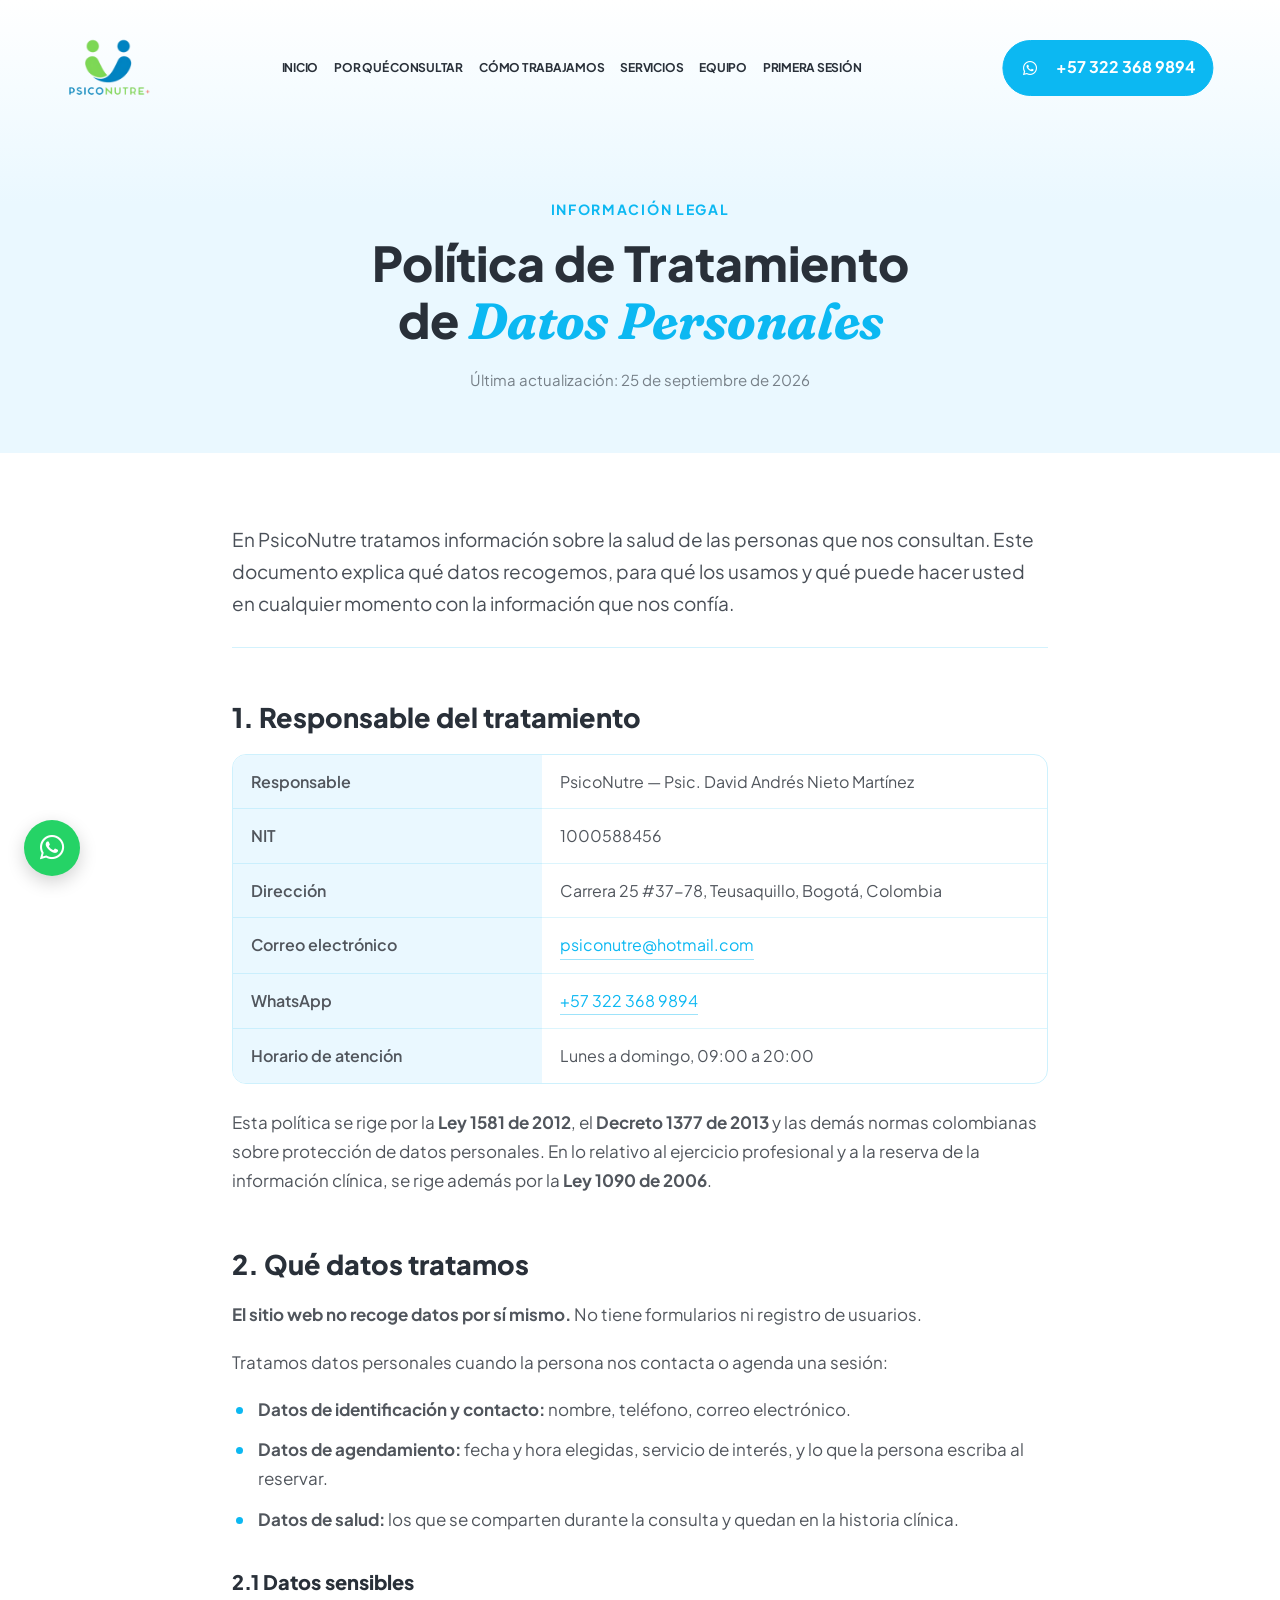
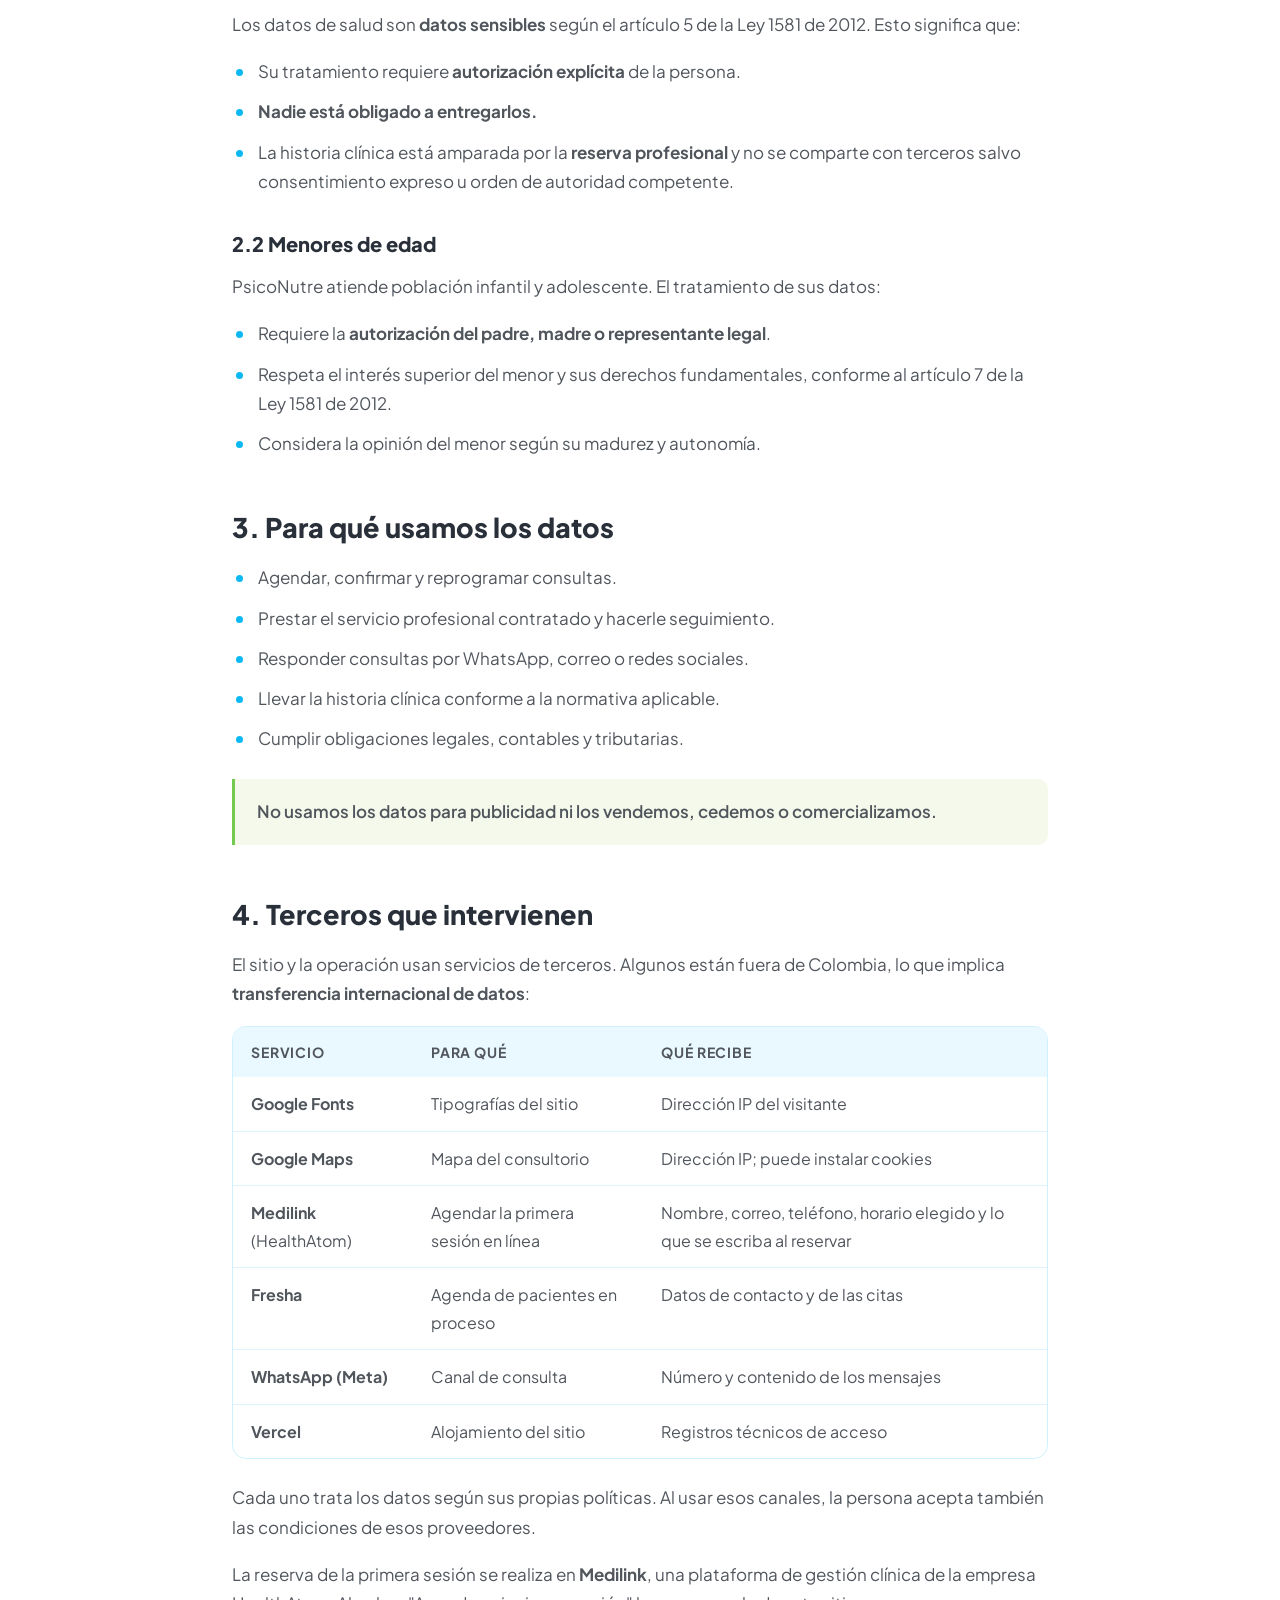
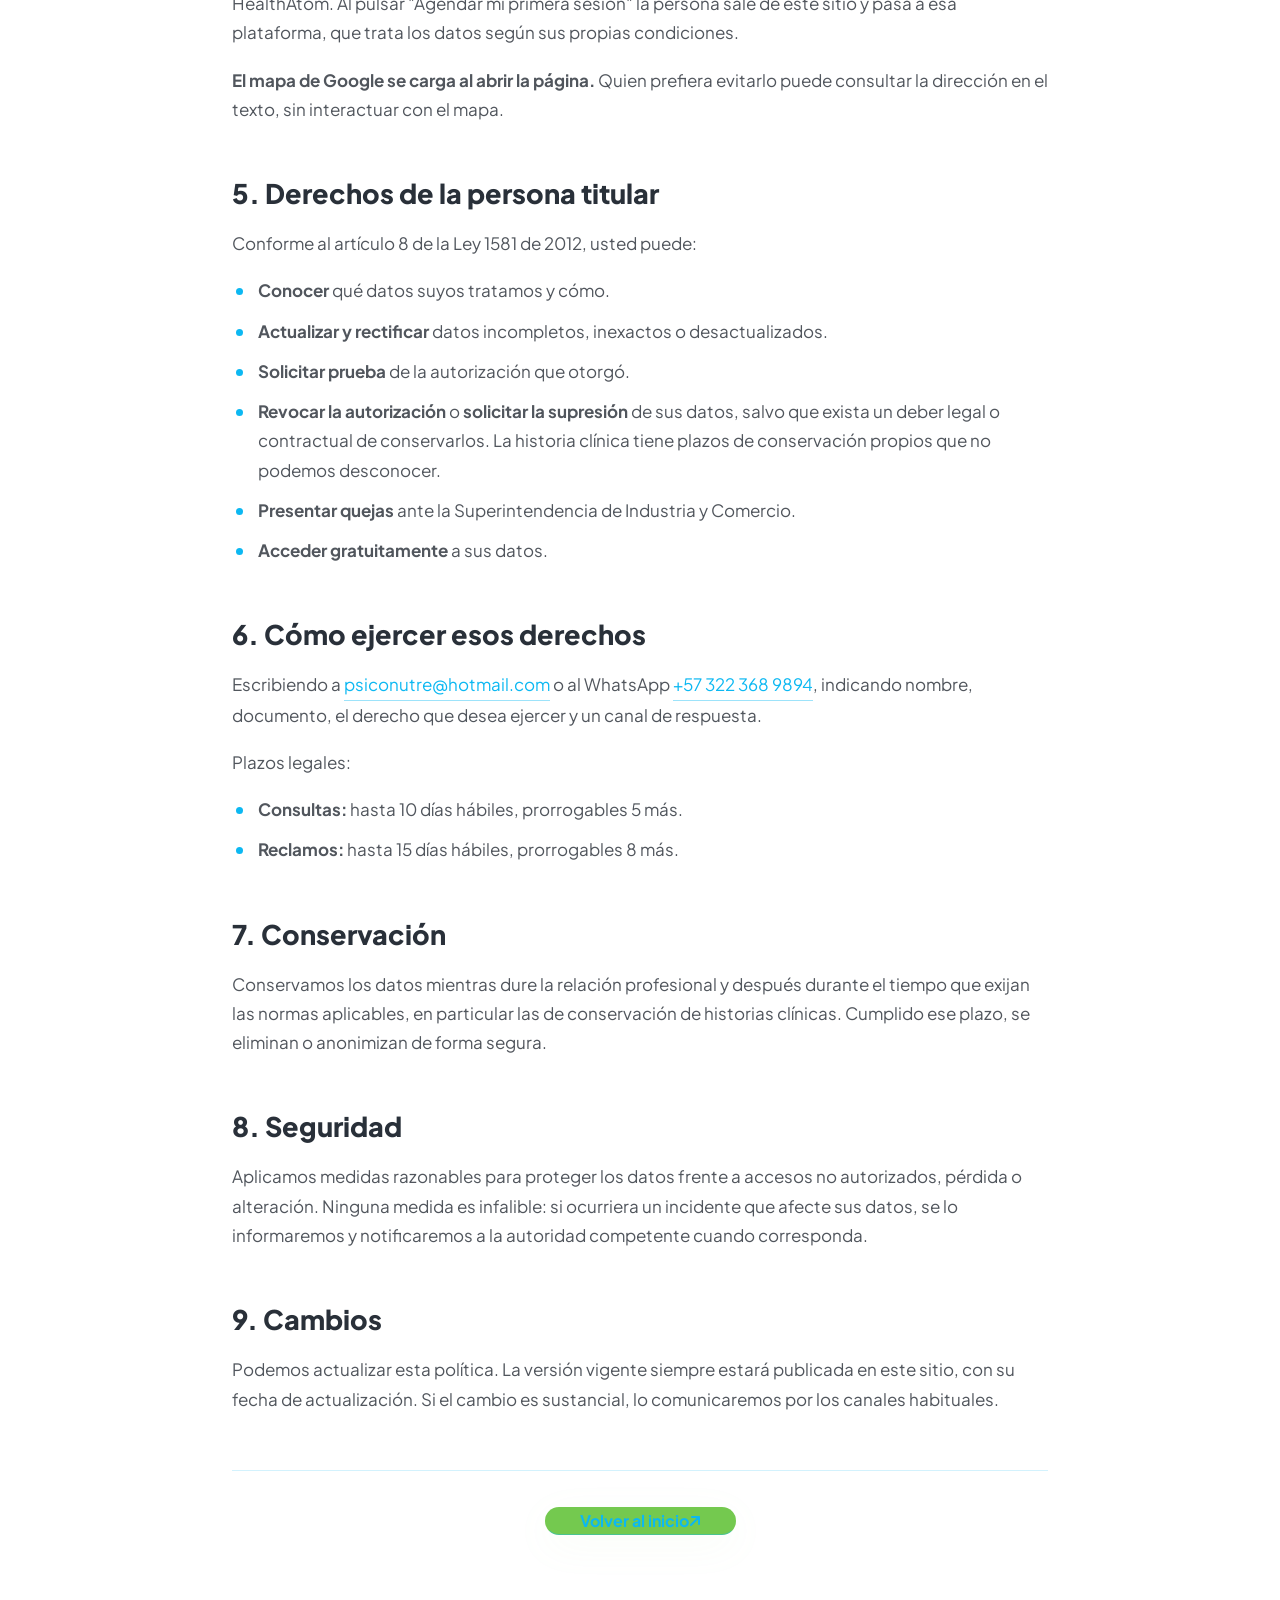
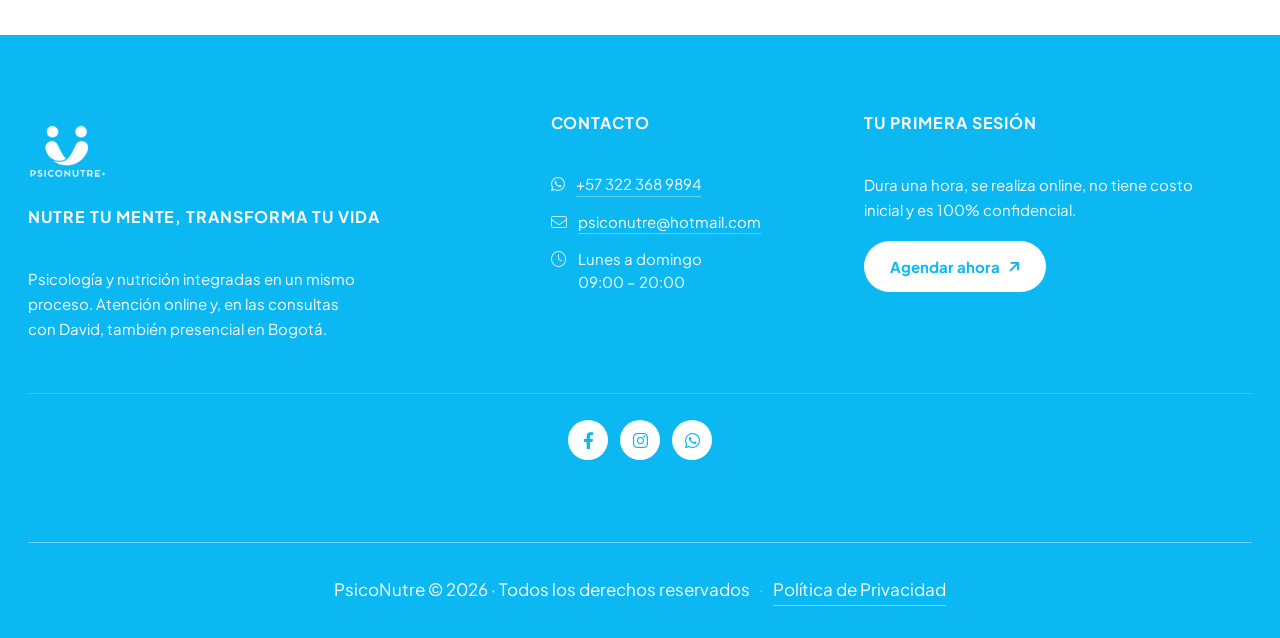
==== politica-privacidad.html @ b6c70853 "Sitio web de PsicoNutre Primera version en el repositorio del cliente. El sitio es estatico: HTML, C" ====
<!doctype html>
<html lang="es-CO">

  <head>

    <meta charset="utf-8">
    <meta name="viewport" content="width=device-width, initial-scale=1, shrink-to-fit=no">
    <meta http-equiv="x-ua-compatible" content="ie=edge">

    <title>Política de Privacidad — PsicoNutre</title>
    <meta name="description" content="Política de Tratamiento de Datos Personales de PsicoNutre, conforme a la Ley 1581 de 2012 y el Decreto 1377 de 2013.">
    <!-- AL MIGRAR AL DOMINIO REAL: descomentar. Ver docs/lanzamiento.md -->
    <!-- <link rel="canonical" href="https://DOMINIO/politica-privacidad.html"> -->

    <meta property="og:site_name" content="PsicoNutre">
    <meta property="og:title" content="Política de Privacidad — PsicoNutre">
    <meta property="og:description" content="Política de Tratamiento de Datos Personales de PsicoNutre, conforme a la Ley 1581 de 2012 y el Decreto 1377 de 2013.">
    <meta property="og:type" content="website">
    <meta property="og:locale" content="es_CO">

    <link rel="icon" type="image/png" sizes="32x32" href="assets/images/site_logo/favicon-32.png">
    <link rel="icon" type="image/png" sizes="16x16" href="assets/images/site_logo/favicon-16.png">
    <link rel="apple-touch-icon" sizes="180x180" href="assets/images/site_logo/apple-touch-icon.png">

    <!-- Fraimwork - CSS Include -->
    <link rel="stylesheet" type="text/css" href="assets/css/bootstrap.min.css">

    <!-- Icon Font - CSS Include -->
    <link rel="stylesheet" type="text/css" href="assets/css/fontawesome.min.css">

    <!-- Animation - CSS Include -->
    <link rel="stylesheet" type="text/css" href="assets/css/animate.min.css">

    <!-- Cursor - CSS Include -->
    <link rel="stylesheet" type="text/css" href="assets/css/cursor.min.css">

    <!-- Carousel - CSS Include -->
    <link rel="stylesheet" type="text/css" href="assets/css/slick.min.css">
    <link rel="stylesheet" type="text/css" href="assets/css/slick-theme.min.css">

    <!-- Video & Image Popup - CSS Include -->
    <link rel="stylesheet" type="text/css" href="assets/css/magnific-popup.min.css">

    <!-- Counter - CSS Include -->
    <link rel="stylesheet" type="text/css" href="assets/css/odometer.min.css">

    <!-- Custom - CSS Include -->
    <link rel="stylesheet" type="text/css" href="assets/css/style.css">

    <!-- PsicoNutre - tipografias de titulares -->
    <link rel="preconnect" href="https://fonts.googleapis.com">
    <link rel="preconnect" href="https://fonts.gstatic.com" crossorigin>
    <link rel="stylesheet" href="https://fonts.googleapis.com/css2?family=Fraunces:ital,opsz,wght,SOFT,WONK@1,9..144,400..700,0..100,0..1&family=Plus+Jakarta+Sans:ital,wght@0,400..800;1,400..600&display=swap">

    <!-- PsicoNutre - capa propia (va SIEMPRE despues de style.css) -->
    <link rel="stylesheet" type="text/css" href="assets/css/psiconutre.css">

    <!-- A proposito NO va el script de aparicion al hacer scroll que si
         tiene index.html. En un documento legal el texto no puede nacer
         oculto esperando a que un script lo muestre: si el JS falla, la
         persona tiene que poder leer sus derechos igual. -->

  </head>


  <body>

    <!-- Body Wrap - Start -->
    <div class="page_wrapper">

      <!-- Back To Top - Start -->
      <div class="backtotop">
        <a href="#" class="scroll">
          <i class="fa-solid fa-arrow-up"></i>
        </a>
      </div>
      <!-- Back To Top - End -->

      <!-- WhatsApp Flotante - Start
           Estilos en linea a proposito: no se toca style.css -->
      <a class="pn_whatsapp_float" href="https://wa.me/573223689894" target="_blank" rel="noopener" aria-label="Escribinos por WhatsApp">
        <i class="fa-brands fa-whatsapp"></i>
      </a>
      <!-- WhatsApp Flotante - End -->

      <!-- Site Header - Start
           Mismo header que la portada, con una diferencia: los enlaces del
           menu apuntan a index.html#seccion y no a #seccion, porque aca no
           existe ninguna de esas secciones.
      ================================================== -->
      <header class="site_header">
        <div class="container">
          <div class="row align-items-center">
            <div class="col-lg-2 col-5">
              <div class="site_logo">
                <a class="site_link" href="index.html">
                  <img width="400" height="400" src="assets/images/site_logo/logo_psiconutre.png" alt="PsicoNutre">
                </a>
              </div>
            </div>
            <div class="col-lg-7 col-2">
              <nav class="main_menu navbar navbar-expand-lg">
                <div class="main_menu_inner collapse navbar-collapse justify-content-center" id="main_menu_dropdown">
                  <ul class="main_menu_list unordered_list">
                    <li><a class="nav-link" href="index.html#hero">Inicio</a></li>
                    <li><a class="nav-link" href="index.html#dolores">Por qué consultar</a></li>
                    <li><a class="nav-link" href="index.html#proceso">Cómo trabajamos</a></li>
                    <li><a class="nav-link" href="index.html#servicios">Servicios</a></li>
                    <li><a class="nav-link" href="index.html#equipo">Equipo</a></li>
                    <li><a class="nav-link" href="index.html#agenda">Primera sesión</a></li>
                  </ul>
                </div>
              </nav>
            </div>
            <div class="col-lg-3 col-5">
              <ul class="header_btns_group unordered_list justify-content-end">
                <li>
                  <button class="mobile_menu_btn" type="button" data-bs-toggle="collapse" data-bs-target="#main_menu_dropdown" aria-expanded="false" aria-label="Abrir menu">
                    <i class="far fa-bars"></i>
                  </button>
                </li>
                <li>
                  <a class="btn_hotline" href="https://wa.me/573223689894" target="_blank" rel="noopener">
                    <span class="btn_icon">
                      <i class="fa-brands fa-whatsapp"></i>
                    </span>
                    <span class="btn_text" data-text="+57 322 368 9894">+57 322 368 9894</span>
                  </a>
                </li>
              </ul>
            </div>
          </div>
        </div>
      </header>
      <!-- Site Header - End
      ================================================== -->


      <!-- Encabezado de la pagina - Start
      ================================================== -->
      <section class="pn_legal_hero">
        <div class="container">
          <span class="pn_rotulo">Información legal</span>
          <h1 class="pn_legal_titulo">Política de Tratamiento de <mark>Datos Personales</mark></h1>
          <p class="pn_legal_fecha">Última actualización: 25 de septiembre de 2026</p>
        </div>
      </section>
      <!-- Encabezado de la pagina - End
      ================================================== -->


      <!-- Contenido legal - Start
      ================================================== -->
      <section class="pn_legal_body">
        <div class="container">
          <article class="pn_legal_doc">

            <p class="pn_legal_intro">
              En PsicoNutre tratamos información sobre la salud de las personas que nos
              consultan. Este documento explica qué datos recogemos, para qué los usamos
              y qué puede hacer usted en cualquier momento con la información que nos confía.
            </p>

            <h2>1. Responsable del tratamiento</h2>

            <div class="pn_legal_tabla_wrap">
              <table class="pn_legal_tabla">
                <tbody>
                  <tr>
                    <th scope="row">Responsable</th>
                    <td>PsicoNutre — Psic. David Andrés Nieto Martínez</td>
                  </tr>
                  <tr>
                    <th scope="row">NIT</th>
                    <td>1000588456</td>
                  </tr>
                  <tr>
                    <th scope="row">Dirección</th>
                    <td>Carrera 25 #37-78, Teusaquillo, Bogotá, Colombia</td>
                  </tr>
                  <tr>
                    <th scope="row">Correo electrónico</th>
                    <td><a href="mailto:psiconutre@hotmail.com">psiconutre@hotmail.com</a></td>
                  </tr>
                  <tr>
                    <th scope="row">WhatsApp</th>
                    <td><a href="https://wa.me/573223689894" target="_blank" rel="noopener">+57 322 368 9894</a></td>
                  </tr>
                  <tr>
                    <th scope="row">Horario de atención</th>
                    <td>Lunes a domingo, 09:00 a 20:00</td>
                  </tr>
                </tbody>
              </table>
            </div>

            <p>
              Esta política se rige por la <strong>Ley 1581 de 2012</strong>, el
              <strong>Decreto 1377 de 2013</strong> y las demás normas colombianas sobre
              protección de datos personales. En lo relativo al ejercicio profesional y a la
              reserva de la información clínica, se rige además por la
              <strong>Ley 1090 de 2006</strong>.
            </p>

            <h2>2. Qué datos tratamos</h2>

            <p>
              <strong>El sitio web no recoge datos por sí mismo.</strong> No tiene formularios
              ni registro de usuarios.
            </p>

            <p>Tratamos datos personales cuando la persona nos contacta o agenda una sesión:</p>

            <ul>
              <li><strong>Datos de identificación y contacto:</strong> nombre, teléfono, correo electrónico.</li>
              <li><strong>Datos de agendamiento:</strong> fecha y hora elegidas, servicio de interés, y lo que la persona escriba al reservar.</li>
              <li><strong>Datos de salud:</strong> los que se comparten durante la consulta y quedan en la historia clínica.</li>
            </ul>

            <h3>2.1 Datos sensibles</h3>

            <p>
              Los datos de salud son <strong>datos sensibles</strong> según el artículo 5 de la
              Ley 1581 de 2012. Esto significa que:
            </p>

            <ul>
              <li>Su tratamiento requiere <strong>autorización explícita</strong> de la persona.</li>
              <li><strong>Nadie está obligado a entregarlos.</strong></li>
              <li>La historia clínica está amparada por la <strong>reserva profesional</strong> y no se comparte con terceros salvo consentimiento expreso u orden de autoridad competente.</li>
            </ul>

            <h3>2.2 Menores de edad</h3>

            <p>PsicoNutre atiende población infantil y adolescente. El tratamiento de sus datos:</p>

            <ul>
              <li>Requiere la <strong>autorización del padre, madre o representante legal</strong>.</li>
              <li>Respeta el interés superior del menor y sus derechos fundamentales, conforme al artículo 7 de la Ley 1581 de 2012.</li>
              <li>Considera la opinión del menor según su madurez y autonomía.</li>
            </ul>

            <h2>3. Para qué usamos los datos</h2>

            <ul>
              <li>Agendar, confirmar y reprogramar consultas.</li>
              <li>Prestar el servicio profesional contratado y hacerle seguimiento.</li>
              <li>Responder consultas por WhatsApp, correo o redes sociales.</li>
              <li>Llevar la historia clínica conforme a la normativa aplicable.</li>
              <li>Cumplir obligaciones legales, contables y tributarias.</li>
            </ul>

            <p class="pn_legal_destacado">
              No usamos los datos para publicidad ni los vendemos, cedemos o comercializamos.
            </p>

            <h2>4. Terceros que intervienen</h2>

            <p>
              El sitio y la operación usan servicios de terceros. Algunos están fuera de
              Colombia, lo que implica <strong>transferencia internacional de datos</strong>:
            </p>

            <div class="pn_legal_tabla_wrap">
              <table class="pn_legal_tabla pn_legal_tabla_3col">
                <thead>
                  <tr>
                    <th scope="col">Servicio</th>
                    <th scope="col">Para qué</th>
                    <th scope="col">Qué recibe</th>
                  </tr>
                </thead>
                <tbody>
                  <tr>
                    <td><strong>Google Fonts</strong></td>
                    <td>Tipografías del sitio</td>
                    <td>Dirección IP del visitante</td>
                  </tr>
                  <tr>
                    <td><strong>Google Maps</strong></td>
                    <td>Mapa del consultorio</td>
                    <td>Dirección IP; puede instalar cookies</td>
                  </tr>
                  <tr>
                    <td><strong>Medilink</strong> (HealthAtom)</td>
                    <td>Agendar la primera sesión en línea</td>
                    <td>Nombre, correo, teléfono, horario elegido y lo que se escriba al reservar</td>
                  </tr>
                  <tr>
                    <td><strong>Fresha</strong></td>
                    <td>Agenda de pacientes en proceso</td>
                    <td>Datos de contacto y de las citas</td>
                  </tr>
                  <tr>
                    <td><strong>WhatsApp (Meta)</strong></td>
                    <td>Canal de consulta</td>
                    <td>Número y contenido de los mensajes</td>
                  </tr>
                  <tr>
                    <td><strong>Vercel</strong></td>
                    <td>Alojamiento del sitio</td>
                    <td>Registros técnicos de acceso</td>
                  </tr>
                </tbody>
              </table>
            </div>

            <p>
              Cada uno trata los datos según sus propias políticas. Al usar esos canales, la
              persona acepta también las condiciones de esos proveedores.
            </p>

            <p>
              La reserva de la primera sesión se realiza en <strong>Medilink</strong>, una
              plataforma de gestión clínica de la empresa HealthAtom. Al pulsar "Agendar mi
              primera sesión" la persona sale de este sitio y pasa a esa plataforma, que
              trata los datos según sus propias condiciones.
            </p>

            <p>
              <strong>El mapa de Google se carga al abrir la página.</strong> Quien prefiera
              evitarlo puede consultar la dirección en el texto, sin interactuar con el mapa.
            </p>

            <h2>5. Derechos de la persona titular</h2>

            <p>Conforme al artículo 8 de la Ley 1581 de 2012, usted puede:</p>

            <ul>
              <li><strong>Conocer</strong> qué datos suyos tratamos y cómo.</li>
              <li><strong>Actualizar y rectificar</strong> datos incompletos, inexactos o desactualizados.</li>
              <li><strong>Solicitar prueba</strong> de la autorización que otorgó.</li>
              <li><strong>Revocar la autorización</strong> o <strong>solicitar la supresión</strong> de sus datos, salvo que exista un deber legal o contractual de conservarlos. La historia clínica tiene plazos de conservación propios que no podemos desconocer.</li>
              <li><strong>Presentar quejas</strong> ante la Superintendencia de Industria y Comercio.</li>
              <li><strong>Acceder gratuitamente</strong> a sus datos.</li>
            </ul>

            <h2>6. Cómo ejercer esos derechos</h2>

            <p>
              Escribiendo a <a href="mailto:psiconutre@hotmail.com">psiconutre@hotmail.com</a>
              o al WhatsApp
              <a href="https://wa.me/573223689894" target="_blank" rel="noopener">+57 322 368 9894</a>,
              indicando nombre, documento, el derecho que desea ejercer y un canal de respuesta.
            </p>

            <p>Plazos legales:</p>

            <ul>
              <li><strong>Consultas:</strong> hasta 10 días hábiles, prorrogables 5 más.</li>
              <li><strong>Reclamos:</strong> hasta 15 días hábiles, prorrogables 8 más.</li>
            </ul>

            <h2>7. Conservación</h2>

            <p>
              Conservamos los datos mientras dure la relación profesional y después durante el
              tiempo que exijan las normas aplicables, en particular las de conservación de
              historias clínicas. Cumplido ese plazo, se eliminan o anonimizan de forma segura.
            </p>

            <h2>8. Seguridad</h2>

            <p>
              Aplicamos medidas razonables para proteger los datos frente a accesos no
              autorizados, pérdida o alteración. Ninguna medida es infalible: si ocurriera un
              incidente que afecte sus datos, se lo informaremos y notificaremos a la autoridad
              competente cuando corresponda.
            </p>

            <h2>9. Cambios</h2>

            <p>
              Podemos actualizar esta política. La versión vigente siempre estará publicada en
              este sitio, con su fecha de actualización. Si el cambio es sustancial, lo
              comunicaremos por los canales habituales.
            </p>

            <div class="pn_legal_volver">
              <a class="btn btn-secondary" href="index.html">
                Volver al inicio
                <i class="fa-solid fa-arrow-up-right"></i>
              </a>
            </div>

          </article>
        </div>
      </section>
      <!-- Contenido legal - End
      ================================================== -->


      <!-- Site Footer - Start
      ================================================== -->
      <footer class="site_footer bg_primary">
        <div class="container">
          <div class="site_footer_content">
            <div class="row pn_foot_row">

              <div class="col-lg-5 col-md-6">
                <div class="site_logo mb-3">
                  <a class="site_link" href="index.html">
                    <img width="400" height="400" decoding="async" loading="lazy" src="assets/images/site_logo/logo_psiconutre_blanco.png" alt="PsicoNutre">
                  </a>
                </div>
                <h4 class="pn_foot_titulo pn_foot_slogan">Nutre tu mente, transforma tu vida</h4>
                <p class="pn_foot_desc">
                  Psicología y nutrición integradas en un mismo proceso.
                  Atención online y, en las consultas con David, también presencial en Bogotá.
                </p>
              </div>

              <div class="col-lg-3 col-md-6">
                <h4 class="pn_foot_titulo">Contacto</h4>
                <ul class="pn_foot_lista unordered_list_block">
                  <li>
                    <i class="fa-brands fa-whatsapp"></i>
                    <a href="https://wa.me/573223689894" target="_blank" rel="noopener">+57 322 368 9894</a>
                  </li>
                  <li>
                    <i class="fa-light fa-envelope"></i>
                    <a href="mailto:psiconutre@hotmail.com">psiconutre@hotmail.com</a>
                  </li>
                  <li>
                    <i class="fa-light fa-clock"></i>
                    <span>Lunes a domingo<br>09:00 – 20:00</span>
                  </li>
                </ul>
              </div>

              <div class="col-lg-4 col-md-12">
                <h4 class="pn_foot_titulo">Tu primera sesión</h4>
                <p class="pn_foot_desc">
                  Dura una hora, se realiza online, no tiene costo inicial y es 100% confidencial.
                </p>
                <a class="pn_foot_btn" href="index.html#agenda">
                  Agendar ahora
                  <i class="fa-solid fa-arrow-up-right"></i>
                </a>
              </div>

            </div>

            <div class="pn_foot_social">
              <ul class="social_links unordered_list justify-content-center">
                <li><a href="https://www.facebook.com/share/1DFCax5L9F/?mibextid=wwXIfr" target="_blank" rel="noopener" aria-label="Facebook"><i class="fa-brands fa-facebook-f"></i></a></li>
                <li><a href="https://www.instagram.com/psico__nutre/" target="_blank" rel="noopener" aria-label="Instagram"><i class="fa-brands fa-instagram"></i></a></li>
                <li><a href="https://wa.me/573223689894" target="_blank" rel="noopener" aria-label="WhatsApp"><i class="fa-brands fa-whatsapp"></i></a></li>
              </ul>
            </div>
          </div>

          <div class="copyright_widget text-center">
            <p class="copyright_text m-0">
              PsicoNutre © 2026 · Todos los derechos reservados
              <span class="pn_foot_sep">·</span>
              <a href="politica-privacidad.html" aria-current="page">Política de Privacidad</a>
            </p>
          </div>
        </div>
      </footer>
      <!-- Site Footer - End
      ================================================== -->

    </div>
    <!-- Body Wrap - End -->

    <!-- Fraimwork - Jquery Include -->
    <script src="assets/js/jquery.min.js"></script>
    <script src="assets/js/popper.min.js"></script>
    <script src="assets/js/bootstrap.min.js"></script>
    <script src="assets/js/bootstrap-dropdown-ml-hack.min.js"></script>

    <!-- animation - jquery include -->
    <script src="assets/js/cursor.min.js"></script>

    <!-- Carousel - Jquery Include -->
    <script src="assets/js/slick.min.js"></script>

    <!-- Video & Image Popup - Jquery Include -->
    <script src="assets/js/magnific-popup.min.js"></script>

    <!-- Counter - Jquery Include -->
    <script src="assets/js/appear.min.js"></script>
    <script src="assets/js/odometer.min.js"></script>

    <!-- Custom - Jquery Include -->
    <script src="assets/js/main.js"></script>

    <!-- PsicoNutre. Aca sus cuatro bloques salen enseguida: no hay .pn-anim,
         ni enlaces de menu que empiecen con #, ni .pn_clamp, ni #proceso.
         Se incluye igual para no tener dos listas de scripts distintas. -->
    <script src="assets/js/psiconutre.js"></script>

  </body>
</html>
---- assets/css/cursor.min.css ----
.cb-cursor {position: fixed;top: 0;left: 0;z-index: 999;contain: layout style size;pointer-events: none;will-change: transform;-webkit-transition: opacity 0.3s, color 0.4s;-o-transition: opacity 0.3s, color 0.4s;-moz-transition: opacity 0.3s, color 0.4s;transition: opacity 0.3s, color 0.4s;}.cb-cursor:before {content: "";position: absolute;top: -24px;left: -24px;display: block;width: 48px;height: 48px;-webkit-transform: scale(0);-moz-transform: scale(0);-ms-transform: scale(0);-o-transform: scale(0);transform: scale(0);background-color: var(--bs-primary);-webkit-border-radius: 100%;-moz-border-radius: 100%;border-radius: 100%;-webkit-transition: opacity 0.1s, -webkit-transform 0.3s ease-in-out;transition: opacity 0.1s, -webkit-transform 0.3s ease-in-out;-o-transition: opacity 0.1s, -o-transform 0.3s ease-in-out;-moz-transition: transform 0.3s ease-in-out, opacity 0.1s, -moz-transform 0.3s ease-in-out;transition: transform 0.3s ease-in-out, opacity 0.1s;transition: transform 0.3s ease-in-out, opacity 0.1s, -webkit-transform 0.3s ease-in-out, -moz-transform 0.3s ease-in-out, -o-transform 0.3s ease-in-out;}.cb-cursor-text {position: absolute;top: -18px;left: -18px;width: 36px;height: 36px;display: -webkit-box;display: -webkit-flex;display: -moz-box;display: -ms-flexbox;display: flex;-webkit-box-align: center;-webkit-align-items: center;-moz-box-align: center;-ms-flex-align: center;align-items: center;-webkit-box-pack: center;-webkit-justify-content: center;-moz-box-pack: center;-ms-flex-pack: center;justify-content: center;-webkit-transform: scale(0) rotate(10deg);-moz-transform: scale(0) rotate(10deg);-ms-transform: scale(0) rotate(10deg);-o-transform: scale(0) rotate(10deg);transform: scale(0) rotate(10deg);opacity: 0;color: white;font-size: 16px;line-height: 20px;text-align: center;letter-spacing: -0.01em;-webkit-transition: opacity 0.4s, -webkit-transform 0.3s;transition: opacity 0.4s, -webkit-transform 0.3s;-o-transition: opacity 0.4s, -o-transform 0.3s;-moz-transition: opacity 0.4s, transform 0.3s, -moz-transform 0.3s;transition: opacity 0.4s, transform 0.3s;transition: opacity 0.4s, transform 0.3s, -webkit-transform 0.3s, -moz-transform 0.3s, -o-transform 0.3s;}@supports (mix-blend-mode: exclusion) {.cb-cursor.-exclusion, .cb-cursor.-opaque {mix-blend-mode: exclusion;}}@supports (mix-blend-mode: exclusion) {.cb-cursor.-exclusion:before, .cb-cursor.-opaque:before {background: white;}}.cb-cursor.-normal, .cb-cursor.-text {mix-blend-mode: normal;}.cb-cursor.-normal:before, .cb-cursor.-text:before {background: rgba(0, 0, 0, 0.9);}.cb-cursor.-inverse {color: white;}.cb-cursor.-visible:before {-webkit-transform: scale(0.2);-moz-transform: scale(0.2);-ms-transform: scale(0.2);-o-transform: scale(0.2);transform: scale(0.2);}.cb-cursor.-visible.-active:before {-webkit-transform: scale(0.23);-moz-transform: scale(0.23);-ms-transform: scale(0.23);-o-transform: scale(0.23);transform: scale(0.23);-webkit-transition-duration: 0.2s;-moz-transition-duration: 0.2s;-o-transition-duration: 0.2s;transition-duration: 0.2s;}.cb-cursor.-pointer:before {-webkit-transform: scale(0.15);-moz-transform: scale(0.15);-ms-transform: scale(0.15);-o-transform: scale(0.15);transform: scale(0.15);}.cb-cursor.-text:before {opacity: 0.85;-webkit-transform: scale(1.7);-moz-transform: scale(1.7);-ms-transform: scale(1.7);-o-transform: scale(1.7);transform: scale(1.7);}.cb-cursor.-text .cb-cursor-text {opacity: 1;-webkit-transform: scale(1);-moz-transform: scale(1);-ms-transform: scale(1);-o-transform: scale(1);transform: scale(1);}.cb-cursor.-text.-active:before {-webkit-transform: scale(1.6);-moz-transform: scale(1.6);-ms-transform: scale(1.6);-o-transform: scale(1.6);transform: scale(1.6);-webkit-transition-duration: 0.2s;-moz-transition-duration: 0.2s;-o-transition-duration: 0.2s;transition-duration: 0.2s;}.cb-cursor.-opaque:before {-webkit-transform: scale(1.32);-moz-transform: scale(1.32);-ms-transform: scale(1.32);-o-transform: scale(1.32);transform: scale(1.32);}.cb-cursor.-opaque.-active:before {-webkit-transform: scale(1.2);-moz-transform: scale(1.2);-ms-transform: scale(1.2);-o-transform: scale(1.2);transform: scale(1.2);}.cb-cursor.-lg:before {-webkit-transform: scale(2);-moz-transform: scale(2);-ms-transform: scale(2);-o-transform: scale(2);transform: scale(2);}.cb-cursor.-hidden:before {-webkit-transform: scale(0);-moz-transform: scale(0);-ms-transform: scale(0);-o-transform: scale(0);transform: scale(0);}.-cursor-default {color: #3a10e5;}.cb-demo {background: #fff;}.cb-demo-content {display: -webkit-box;display: -webkit-flex;display: -moz-box;display: -ms-flexbox;display: flex;-webkit-box-align: center;-webkit-align-items: center;-moz-box-align: center;-ms-flex-align: center;align-items: center;-webkit-box-pack: center;-webkit-justify-content: center;-moz-box-pack: center;-ms-flex-pack: center;justify-content: center;height: 100vh;}.cb-demo-container {padding: 0 20px;}@media (min-width: 1600px) {.cb-demo-container {padding: 0 120px;}}.cb-demo-row {display: -webkit-box;display: -webkit-flex;display: -moz-box;display: -ms-flexbox;display: flex;-webkit-box-pack: center;-webkit-justify-content: center;-moz-box-pack: center;-ms-flex-pack: center;justify-content: center;text-align: center;margin: 30px 0;}@media (min-width: 1600px) {.cb-demo-row {margin: 60px 0;}}.cb-demo-item {position: relative;-webkit-box-flex: 1;-webkit-flex: 1;-moz-box-flex: 1;-ms-flex: 1;flex: 1;padding: 50px 30px;margin: 0 20px;color: #000;}@media (min-width: 1600px) {.cb-demo-item {padding: 90px 30px;margin: 0 30px;}}.cb-demo-item-title {position: relative;margin: 0 0 25px 0;font-size: 30px;font-weight: bold;}.cb-demo-item-text {position: relative;max-width: 70%;margin: 0 auto;color: rgba(0, 0, 0, 0.5);font-size: 16px;font-weight: 300;line-height: 150%;}.cb-demo-item:before {content: "";display: block;position: absolute;top: 0;left: 0;right: 0;bottom: 0;-webkit-border-radius: 100px;-moz-border-radius: 100px;border-radius: 100px;background: #f8f8f8;-webkit-transition: -webkit-box-shadow 0.2s;transition: -webkit-box-shadow 0.2s;-o-transition: box-shadow 0.2s;-moz-transition: box-shadow 0.2s, -moz-box-shadow 0.2s;transition: box-shadow 0.2s;transition: box-shadow 0.2s, -webkit-box-shadow 0.2s, -moz-box-shadow 0.2s;}
---- assets/css/style.css ----
@charset "UTF-8";
/* Table Of Content - start
================================================== */
/*
* Project Name   :  Talking Minds – Psychotherapist Site Template
* File           :  CSS Base
* Version        :  1.0.0
* Last change    :  19 August 2023, Saturday
* Author         :  Merkulove (https://1.envato.market/tf-merkulove)

==================================================

1 - Template Global Settings
* - 1.1 - Template Fonts
* - 1.2 - Template Reset

2 - Template Elements
* - 2.01 - Template Colors
* - 2.02 - Template CSS Animations
* - 2.03 - Backtotop Button
* - 2.04 - Template Gapping or Spacing
* - 2.05 - Order & Unorder List
* - 2.06 - Buttons
* - 2.07 - Typography
* - 2.08 - Authorbox
* - 2.09 - Carousel or Slider
* - 2.10 - Image
* - 2.11 - Form
* - 2.12 - Video
* - 2.13 - Social Icons
* - 2.14 - Counter
* - 2.15 - Rating Star
* - 2.16 - Accordion
* - 2.17 - Pagination Nav

3 - Template Parts
* - 3.01 - Site Header
* - 3.02 - Site Footer
* - 3.03 - Page Header, Page Banner, Breadcrumb
* - 3.04 - Sidebar

4 - Template Components
* - 4.01 - Page Hero Section
* - 4.02 - Service
* - 4.03 - Team
* - 4.04 - Pricing
* - 4.05 - Certificate
* - 4.06 - Work Process
* - 4.07 - Policy
* - 4.08 - Gallery
* - 4.09 - Comment
* - 4.10 - Blog
* - 4.11 - Testimonial
* - 4.12 - Consultation

5 - Template Pages
* - 5.01 - About Page
* - 5.02 - All Details Pages
* - 5.03 - Contact Page
* - 5.04 - Error Page

*/
/* Table Of Content - end
================================================== */
/* Open Sans ya no se usa: el cuerpo pasa a Lato y los titulares a Plus Jakarta Sans.
   Las tres familias se cargan por <link> en el <head> de index.html, que es mas
   rapido que un @import. Ver psiconutre.css bloque 14. */
:root {
  --bs-body-font-family: "Open Sans", sans-serif;
  --bs-font-body: "Open Sans", sans-serif;
  --bs-font-heading: "Open Sans", sans-serif;
  --bs-body-font-weight: 400;
  --bs-body-font-size: 18px;
  --bs-body-line-height: 28px;
  --bs-body-font-size-md: 20px;
  --bs-body-line-height-md: 30px;
  --bs-body-color: #51565D;
  --bs-body-color-rgb: 81,86,93;
  --bs-transition: all 0.4s cubic-bezier(0.25, 1, 0.5, 1);
  --bs-primary: #0CB8F2;
  --bs-secondary: #AED581;
  --bs-dark: #293039;
  --bs-primary-rgb: 12,184,242;
  --bs-secondary-rgb: 174,213,129;
  --bs-dark-rgb: 41,48,57;
  --bs-primary-bg-subtle: #DEF7FF;
  --bs-secondary-bg-subtle: #F2F8E9;
  --bs-link-color: var(--bs-primary);
  --bs-link-color-rgb: var(--bs-primary-rgb);
  --bs-link-hover-color: #0A7FA5;
  --bs-link-hover-color-rgb: 10,127,165;
  --bs-highlight-bg: var(--bs-primary);
  --bs-border-width: 1px;
  --bs-border-style: solid;
  --bs-border-color: #C9CED3;
  --bs-border-radius: 24px;
  --bs-border-radius-sm: 6px;
  --bs-border-radius-lg: 30px;
  --bs-border-radius-xl: 80px 0 80px 0;
  --bs-border-radius-xxl: 150px 0 150px 0;
  --bs-border-radius-pill: 100%;
  --bs-box-shadow: 0px 1px 2px 1px rgba(12, 184, 242, 0.14);
  --bs-box-shadow-lg: 0px 20px 40px 0px rgba(12, 184, 242, 0.08);
  --bs-focus-ring-width: 20px;
  --bs-focus-ring-opacity: 0.25;
  --bs-focus-ring-color: rgba(12, 184, 242, 0.25);
}

/* 1.1 - Template Fonts - Start
================================================== */
/* 1.1 - Template Fonts - End
================================================== */
/* 1.2 - Template Reset - Start
================================================== */
body {
  margin: 0;
  padding: 0;
  font-size: var(--bs-body-font-size);
  font-weight: var(--bs-body-font-weight);
  line-height: var(--bs-body-line-height);
  font-style: normal;
  color: var(--bs-body-color);
  font-family: var(--bs-font-body);
  background-color: var(--bs-body-bg);
  text-rendering: optimizelegibility;
  -moz-osx-font-smoothing: grayscale;
  -webkit-font-smoothing: antialiased;
}

.page_wrapper {
  overflow: hidden;
  position: relative;
}

iframe {
  border: none;
}

a:focus,
a:active,
input,
input:hover,
input:focus,
input:active,
textarea,
textarea:hover,
textarea:focus,
textarea:active {
  outline: none;
}

img:not([draggable]),
embed,
object,
video {
  height: auto;
  max-width: 100%;
}

img {
  border: none;
  height: auto;
  max-width: 100%;
  -webkit-user-select: none;
     -moz-user-select: none;
      -ms-user-select: none;
          user-select: none;
  vertical-align: middle;
}

a {
  outline: 0;
  display: inline-block;
  text-decoration: none;
  font-family: var(--bs-font-heading);
  -webkit-transition: var(--bs-transition);
  transition: var(--bs-transition);
}
a:active, a:focus, a:hover, a:visited {
  outline: 0;
  text-decoration: none;
}

button {
  padding: 0px;
  border: none;
  outline: none;
  background: none;
  display: inline-block;
  font-family: var(--bs-font-heading);
  -webkit-transition: var(--bs-transition);
  transition: var(--bs-transition);
}
button:focus {
  outline: none;
}

h1, h2, h3, h4, h5, h6 {
  font-weight: 800;
  color: var(--bs-dark);
  font-family: var(--bs-font-heading);
}

hr {
  opacity: 1;
  height: 1px;
  border: none;
  margin: 25px 0;
  background-color: var(--bs-border-color);
}

mark {
  padding: 0;
  color: var(--bs-primary);
  background-color: transparent;
}

.container {
  max-width: 1440px;
  padding-left: 15px;
  padding-right: 15px;
}

.row {
  margin: -15px;
}

[class*=col-] {
  padding: 15px;
}

.dropdown-menu {
  padding: 8px 0;
  margin-top: 20px;
  border-radius: 8px;
  background-color: var(--bs-white);
  border: 1px solid rgba(12, 184, 242, 0.3);
  -webkit-box-shadow: 0 5px 20px 0 rgba(12, 184, 242, 0.12);
          box-shadow: 0 5px 20px 0 rgba(12, 184, 242, 0.12);
  -webkit-animation: 0.2s ease-in-out 0s normal none 1 running fadeIn;
          animation: 0.2s ease-in-out 0s normal none 1 running fadeIn;
}
.dropdown-menu:before {
  left: 0;
  right: 0;
  top: -20px;
  content: "";
  height: 20px;
  display: block;
  position: absolute;
}
.dropdown-menu > li {
  padding: 0 5px;
}
.dropdown-menu > li:not(:last-child) {
  margin-bottom: 1px;
}
.dropdown-menu > li > a {
  display: block;
  font-size: 15px;
  font-weight: 600;
  line-height: 20px;
  padding: 9px 18px;
  position: relative;
  border-radius: 6px;
  white-space: nowrap;
  color: var(--bs-body-color);
}
.dropdown-menu > li:hover > a {
  color: var(--bs-primary);
  background-color: var(--bs-primary-bg-subtle);
}

.dropdown-toggle::after {
  margin: 0;
  border: none;
  line-height: 1;
  content: "\f107";
  font-weight: 400;
  color: var(--bs-body-color);
  font-family: "Font Awesome 6 Pro";
}

.dropdown:hover > .dropdown-menu {
  display: block;
}

/* 1.2 - Template Reset - End
================================================== */
/* 2.01 - Template Colors - Start
================================================== */
.bg_primary {
  background-color: var(--bs-primary);
}

.bg_secondary {
  background-color: var(--bs-secondary);
}

.bg_primary_light {
  background-color: var(--bs-primary-bg-subtle);
}
.bg_primary_light[class*=shape] {
  background-color: #C1E3DE;
}

.bg_secondary_light {
  background-color: var(--bs-secondary-bg-subtle);
}

/* 2.01 - Template Colors - End
================================================== */
/* 2.02 - Template CSS Animations - Start
================================================== */
.decoration_wrapper {
  z-index: 1;
  position: relative;
}
.decoration_wrapper .decoration_item {
  z-index: -1;
  position: absolute;
}

@-webkit-keyframes phoneRinging {
  from {
    -webkit-transform: rotate3d(0, 0, 1, 0deg);
            transform: rotate3d(0, 0, 1, 0deg);
  }
  20%, 32%, 44%, 56%, 68% {
    -webkit-transform: rotate3d(0, 0, 1, 0deg);
            transform: rotate3d(0, 0, 1, 0deg);
  }
  23%, 35%, 47%, 59%, 71% {
    -webkit-transform: rotate3d(0, 0, 1, 15deg);
            transform: rotate3d(0, 0, 1, 15deg);
  }
  26%, 38%, 50%, 62%, 74% {
    -webkit-transform: rotate3d(0, 0, 1, 0deg);
            transform: rotate3d(0, 0, 1, 0deg);
  }
  29%, 41%, 53%, 65%, 77% {
    -webkit-transform: rotate3d(0, 0, 1, -15deg);
            transform: rotate3d(0, 0, 1, -15deg);
  }
  80% {
    -webkit-transform: rotate3d(0, 0, 1, 0deg);
            transform: rotate3d(0, 0, 1, 0deg);
  }
}

@keyframes phoneRinging {
  from {
    -webkit-transform: rotate3d(0, 0, 1, 0deg);
            transform: rotate3d(0, 0, 1, 0deg);
  }
  20%, 32%, 44%, 56%, 68% {
    -webkit-transform: rotate3d(0, 0, 1, 0deg);
            transform: rotate3d(0, 0, 1, 0deg);
  }
  23%, 35%, 47%, 59%, 71% {
    -webkit-transform: rotate3d(0, 0, 1, 15deg);
            transform: rotate3d(0, 0, 1, 15deg);
  }
  26%, 38%, 50%, 62%, 74% {
    -webkit-transform: rotate3d(0, 0, 1, 0deg);
            transform: rotate3d(0, 0, 1, 0deg);
  }
  29%, 41%, 53%, 65%, 77% {
    -webkit-transform: rotate3d(0, 0, 1, -15deg);
            transform: rotate3d(0, 0, 1, -15deg);
  }
  80% {
    -webkit-transform: rotate3d(0, 0, 1, 0deg);
            transform: rotate3d(0, 0, 1, 0deg);
  }
}
@-webkit-keyframes spin {
  0% {
    -webkit-transform: rotate(0deg);
            transform: rotate(0deg);
  }
  100% {
    -webkit-transform: rotate(360deg);
            transform: rotate(360deg);
  }
}
@keyframes spin {
  0% {
    -webkit-transform: rotate(0deg);
            transform: rotate(0deg);
  }
  100% {
    -webkit-transform: rotate(360deg);
            transform: rotate(360deg);
  }
}
.spin_animation {
  -webkit-animation: spin 5000ms infinite linear;
          animation: spin 5000ms infinite linear;
}

/* 2.02 - Template CSS Animations - End
================================================== */
/* 2.03 - Backtotop Button - Start
================================================== */
.backtotop {
  right: 15px;
  z-index: 999;
  bottom: 96px;
  display: none;
  position: fixed;
}
.backtotop .scroll {
  z-index: 1;
  width: 44px;
  height: 44px;
  display: -webkit-box;
  display: -ms-flexbox;
  display: flex;
  font-size: 16px;
  position: relative;
  -webkit-box-align: center;
      -ms-flex-align: center;
          align-items: center;
  color: var(--bs-white);
  -webkit-box-pack: center;
      -ms-flex-pack: center;
          justify-content: center;
  background-color: var(--bs-secondary);
  border-radius: var(--bs-border-radius-pill);
}
.backtotop .scroll i {
  -webkit-animation: bttIconMover 1s infinite alternate;
          animation: bttIconMover 1s infinite alternate;
}

/* 2.03 - Backtotop Button - End
================================================== */
/* 2.04 - Template Gapping or Spacing - Start
================================================== */
.section_space_lg {
  padding-top: 150px;
  padding-bottom: 160px;
}

.section_space_md {
  padding-top: 120px;
  padding-bottom: 120px;
}

.section_space_sm {
  padding-top: 80px;
  padding-bottom: 80px;
}

/* 2.04 - Template Gapping or Spacing - End
================================================== */
/* 2.05 - Order & Unorder List - Start
================================================== */
[class*=unordered_list] {
  margin: 0;
  padding: 0;
  display: -webkit-box;
  display: -ms-flexbox;
  display: flex;
  -ms-flex-wrap: wrap;
      flex-wrap: wrap;
  -webkit-box-align: center;
      -ms-flex-align: center;
          align-items: center;
}
[class*=unordered_list] > li {
  float: left;
  list-style: none;
  display: inline-block;
}

.unordered_list_block {
  display: -webkit-box;
  display: -ms-flexbox;
  display: flex;
  -webkit-box-orient: vertical;
  -webkit-box-direction: normal;
      -ms-flex-direction: column;
          flex-direction: column;
}
.unordered_list_block > li {
  width: 100%;
  display: block;
}

.info_list > li {
  font-weight: 600;
  line-height: 21px;
  font-size: var(--bs-body-font-size);
}
.info_list.unordered_list_block > li:not(:last-child) {
  margin-bottom: 16px;
}
.info_list .info_icon {
  float: left;
  width: 21px;
  margin: 0 8px 0 0;
}
.info_list .info_icon i {
  color: var(--bs-secondary);
}
.info_list .info_text {
  display: table;
}
.info_list a {
  -webkit-box-align: center;
      -ms-flex-align: center;
          align-items: center;
  display: -webkit-inline-box;
  display: -ms-inline-flexbox;
  display: inline-flex;
  color: var(--bs-body-color);
}
.info_list a:hover {
  color: var(--bs-primary);
}

.post_category {
  margin: -3px;
}
.post_category > li {
  margin: 3px;
}
.post_category a {
  display: block;
  font-size: 14px;
  font-weight: 600;
  line-height: 18px;
  padding: 11px 20px;
  border-radius: 40px;
  color: var(--bs-white);
  background-color: var(--bs-secondary);
}
.post_category a:hover {
  background-color: var(--bs-primary);
}

.post_category_list > li:not(:last-child) {
  margin-bottom: 16px;
}
.post_category_list a {
  display: -webkit-box;
  display: -ms-flexbox;
  display: flex;
  -webkit-box-align: center;
      -ms-flex-align: center;
          align-items: center;
  color: var(--bs-body-color);
  -webkit-box-pack: justify;
      -ms-flex-pack: justify;
          justify-content: space-between;
}
.post_category_list a:hover {
  color: var(--bs-secondary);
}

.post_tags {
  margin: -5px;
}
.post_tags > li {
  margin: 5px;
}
.post_tags a {
  display: block;
  font-size: 14px;
  font-weight: 600;
  line-height: 18px;
  padding: 11px 20px;
  border-radius: 40px;
  color: var(--bs-body-color);
  border: 1px solid var(--bs-border-color);
}
.post_tags a:hover {
  color: var(--bs-white);
  border-color: var(--bs-primary);
  background-color: var(--bs-primary);
}

.post_meta > li {
  font-size: 16px;
  line-height: 26px;
  position: relative;
}
.post_meta > li:not(:last-child) {
  margin-right: 15px;
  padding-right: 14px;
}
.post_meta > li:not(:last-child):before {
  top: 50%;
  right: 0;
  width: 1px;
  content: "";
  height: 22px;
  position: absolute;
  -webkit-transform: translateY(-50%);
          transform: translateY(-50%);
  background-color: var(--bs-border-color);
}
.post_meta > li i {
  color: var(--bs-primary);
}
.post_meta > li > a {
  display: block;
  color: var(--bs-body-color);
}
.post_meta > li > a:hover {
  color: var(--bs-primary);
}

.contact_info_list {
  margin: -15px;
}
.contact_info_list > li {
  padding: 15px;
  display: -webkit-box;
  display: -ms-flexbox;
  display: flex;
  -webkit-box-align: center;
      -ms-flex-align: center;
          align-items: center;
  word-break: break-all;
}
.contact_info_list > li:hover .item_icon:before {
  top: -4px;
  left: -4px;
  right: -4px;
  bottom: -4px;
}
.contact_info_list .item_icon {
  z-index: 1;
  width: 50px;
  height: 50px;
  -webkit-box-flex: 0;
      -ms-flex: 0 0 50px;
          flex: 0 0 50px;
  font-size: 20px;
  position: relative;
  margin-right: 15px;
  border-radius: 100%;
  -webkit-box-align: center;
      -ms-flex-align: center;
          align-items: center;
  display: -webkit-inline-box;
  display: -ms-inline-flexbox;
  display: inline-flex;
  color: var(--bs-white);
  -webkit-box-pack: center;
      -ms-flex-pack: center;
          justify-content: center;
  background-color: var(--bs-secondary);
}
.contact_info_list .item_icon:before {
  top: 1px;
  left: 1px;
  right: 1px;
  bottom: 1px;
  z-index: -1;
  content: "";
  position: absolute;
  border-radius: 100%;
  -webkit-animation: spin 5000ms infinite linear;
          animation: spin 5000ms infinite linear;
  border: 1px dashed var(--bs-secondary);
}
.contact_info_list .item_title {
  line-height: 1;
  font-size: 14px;
  font-weight: 600;
  margin-bottom: 8px;
  color: var(--bs-bodt-color);
}
.contact_info_list .item_info {
  line-height: 1;
  font-size: 17px;
  font-weight: 700;
  color: var(--bs-dark);
}

.office_hour_list {
  padding: 53px 60px;
  border-radius: var(--bs-border-radius-xl);
}
.office_hour_list .area_title {
  font-size: 24px;
  line-height: 30px;
  margin-bottom: 28px;
}
.office_hour_list ul > li {
  display: -webkit-box;
  display: -ms-flexbox;
  display: flex;
  -webkit-box-align: center;
      -ms-flex-align: center;
          align-items: center;
  -webkit-box-pack: justify;
      -ms-flex-pack: justify;
          justify-content: space-between;
}
.office_hour_list ul > li:not(:last-child) {
  margin-bottom: 12px;
  padding-bottom: 13px;
  border-bottom: 1px solid #C1E3DE;
}
.office_hour_list ul > li span:last-child {
  font-weight: 700;
}

/* 2.05 - Order & Unorder List - End
================================================== */
/* 2.06 - Buttons - Start
================================================== */
.btn_wrap {
  padding: 50px 0;
}

.btns_group {
  margin: -12px;
}
.btns_group > li {
  padding: 12px;
}

.btn {
  padding: 0 40px;
  overflow: hidden;
  font-weight: 700;
  position: relative;
  -webkit-box-align: center;
      -ms-flex-align: center;
          align-items: center;
  display: -webkit-inline-box;
  display: -ms-inline-flexbox;
  display: inline-flex;
  font-size: var(--bs-body-font-size);
  line-height: var(--bs-body-line-height);
  border-radius: var(--bs-border-radius-lg);
  -webkit-transition: -webkit-transform 0.6s cubic-bezier(0.15, 0.85, 0.31, 1);
  transition: -webkit-transform 0.6s cubic-bezier(0.15, 0.85, 0.31, 1);
  transition: transform 0.6s cubic-bezier(0.15, 0.85, 0.31, 1);
  transition: transform 0.6s cubic-bezier(0.15, 0.85, 0.31, 1), -webkit-transform 0.6s cubic-bezier(0.15, 0.85, 0.31, 1);
}
.btn .btn_text {
  position: relative;
  display: inline-block;
  padding: 12px 0 14px;
  -webkit-transition: -webkit-transform 0.5s cubic-bezier(0.15, 0.85, 0.31, 1);
  transition: -webkit-transform 0.5s cubic-bezier(0.15, 0.85, 0.31, 1);
  transition: transform 0.5s cubic-bezier(0.15, 0.85, 0.31, 1);
  transition: transform 0.5s cubic-bezier(0.15, 0.85, 0.31, 1), -webkit-transform 0.5s cubic-bezier(0.15, 0.85, 0.31, 1);
}
.btn .btn_text:before {
  top: 100%;
  left: 50%;
  width: 100%;
  display: block;
  position: absolute;
  content: attr(data-text);
  -webkit-transform: translateX(-50%);
          transform: translateX(-50%);
}
.btn .btn_icon {
  margin-left: 8px;
}
.btn:hover {
  -webkit-transform: translateY(-4px);
          transform: translateY(-4px);
}
.btn:hover .btn_text {
  -webkit-transform: translateY(-76%);
          transform: translateY(-76%);
}

.btn-primary {
  --bs-btn-bg: var(--bs-primary);
  --bs-btn-border-color: var(--bs-primary);
  --bs-btn-hover-bg: var(--bs-primary);
  --bs-btn-hover-border-color: var(--bs-primary);
  --bs-btn-active-bg: var(--bs-primary);
  --bs-btn-active-border-color: var(--bs-primary);
}

.btn-outline-primary {
  --bs-btn-color: var(--bs-primary);
  --bs-btn-border-color: var(--bs-primary);
  --bs-btn-hover-bg: var(--bs-primary);
  --bs-btn-hover-border-color: var(--bs-primary);
  --bs-btn-active-bg: var(--bs-primary);
  --bs-btn-active-border-color: var(--bs-primary);
}

a[class*=-primary],
button[class*=-primary] {
  -webkit-box-shadow: 0px 10px 40px 0px rgba(12, 184, 242, 0.08);
          box-shadow: 0px 10px 40px 0px rgba(12, 184, 242, 0.08);
}
a[class*=-primary]:hover,
button[class*=-primary]:hover {
  -webkit-box-shadow: 0px 10px 40px 0px rgba(12, 184, 242, 0.2);
          box-shadow: 0px 10px 40px 0px rgba(12, 184, 242, 0.2);
}

.btn-secondary {
  --bs-btn-bg: var(--bs-secondary);
  --bs-btn-border-color: var(--bs-secondary);
  --bs-btn-hover-bg: var(--bs-secondary);
  --bs-btn-hover-border-color: var(--bs-secondary);
  --bs-btn-active-bg: var(--bs-secondary);
  --bs-btn-active-border-color: var(--bs-secondary);
}

.btn-outline-secondary {
  --bs-btn-color: var(--bs-secondary);
  --bs-btn-border-color: var(--bs-secondary);
  --bs-btn-hover-bg: var(--bs-secondary);
  --bs-btn-hover-border-color: var(--bs-secondary);
  --bs-btn-active-bg: var(--bs-secondary);
  --bs-btn-active-border-color: var(--bs-secondary);
}

a[class*=-secondary],
button[class*=-secondary] {
  -webkit-box-shadow: 0px 10px 40px 0px rgba(174, 213, 129, 0.06);
          box-shadow: 0px 10px 40px 0px rgba(174, 213, 129, 0.06);
}
a[class*=-secondary]:hover,
button[class*=-secondary]:hover {
  -webkit-box-shadow: 0px 10px 40px 0px rgba(174, 213, 129, 0.2);
          box-shadow: 0px 10px 40px 0px rgba(174, 213, 129, 0.2);
}

.btn-dark {
  --bs-btn-hover-bg: var(--bs-dark);
  --bs-btn-hover-border-color: var(--bs-dark);
  --bs-btn-active-bg: var(--bs-dark);
  --bs-btn-active-border-color: var(--bs-dark);
}

a[class*=-dark],
button[class*=-dark] {
  -webkit-box-shadow: 0px 10px 40px 0px rgba(41, 48, 57, 0.06);
          box-shadow: 0px 10px 40px 0px rgba(41, 48, 57, 0.06);
}
a[class*=-dark]:hover,
button[class*=-dark]:hover {
  -webkit-box-shadow: 0px 10px 40px 0px rgba(41, 48, 57, 0.2);
          box-shadow: 0px 10px 40px 0px rgba(41, 48, 57, 0.2);
}

.btn-link {
  padding: 0;
  line-height: 1;
  font-weight: 700;
  position: relative;
  -webkit-box-align: center;
      -ms-flex-align: center;
          align-items: center;
  display: -webkit-inline-box;
  display: -ms-inline-flexbox;
  display: inline-flex;
  text-decoration: none;
  font-size: var(--bs-body-font-size);
}
.btn-link .btn_text {
  position: relative;
}
.btn-link .btn_text:before {
  left: 0;
  bottom: -1px;
  width: 0%;
  content: "";
  height: 1px;
  position: absolute;
  background-color: var(--bs-primary);
  -webkit-transition: width 0.6s cubic-bezier(0.1, 0.75, 0.25, 1);
  transition: width 0.6s cubic-bezier(0.1, 0.75, 0.25, 1);
}
.btn-link .btn_icon {
  width: 25px;
  height: 25px;
  font-size: 15px;
  margin-left: 8px;
  -webkit-box-align: center;
      -ms-flex-align: center;
          align-items: center;
  display: -webkit-inline-box;
  display: -ms-inline-flexbox;
  display: inline-flex;
  color: var(--bs-white);
  -webkit-box-pack: center;
      -ms-flex-pack: center;
          justify-content: center;
  -webkit-transition: var(--bs-transition);
  transition: var(--bs-transition);
  background-color: var(--bs-primary);
  border-radius: var(--bs-border-radius-pill);
  -webkit-box-shadow: 0 8px 20px 0 rgba(12, 184, 242, 0.3);
          box-shadow: 0 8px 20px 0 rgba(12, 184, 242, 0.3);
}
.btn-link:hover {
  color: var(--bs-primary);
}
.btn-link:hover .btn_text:before {
  width: 100%;
}
.btn-link:hover .btn_icon {
  -webkit-transform: translateX(4px);
          transform: translateX(4px);
}

.btn_reply {
  line-height: 1;
  font-size: 16px;
  font-weight: 600;
  position: relative;
  -webkit-box-align: center;
      -ms-flex-align: center;
          align-items: center;
  display: -webkit-inline-box;
  display: -ms-inline-flexbox;
  display: inline-flex;
  text-decoration: none;
  color: var(--bs-body-color);
}
.btn_reply .btn_icon {
  width: 28px;
  height: 28px;
  font-size: 15px;
  margin-right: 4px;
  -webkit-box-align: center;
      -ms-flex-align: center;
          align-items: center;
  display: -webkit-inline-box;
  display: -ms-inline-flexbox;
  display: inline-flex;
  color: var(--bs-primary);
  -webkit-box-pack: center;
      -ms-flex-pack: center;
          justify-content: center;
  -webkit-transition: var(--bs-transition);
  transition: var(--bs-transition);
  border-radius: var(--bs-border-radius-pill);
}
.btn_reply:hover {
  color: var(--bs-primary);
}
.btn_reply:hover .btn_icon {
  color: var(--bs-white);
  background-color: var(--bs-primary);
}

.btn_hotline {
  -webkit-box-align: center;
      -ms-flex-align: center;
          align-items: center;
  display: -webkit-inline-box;
  display: -ms-inline-flexbox;
  display: inline-flex;
  color: var(--bs-dark);
}
.btn_hotline .btn_icon {
  width: 36px;
  height: 36px;
  -webkit-box-flex: 0;
      -ms-flex: 0 0 36px;
          flex: 0 0 36px;
  font-size: 16px;
  margin-right: 8px;
  -webkit-box-align: center;
      -ms-flex-align: center;
          align-items: center;
  display: -webkit-inline-box;
  display: -ms-inline-flexbox;
  display: inline-flex;
  color: var(--bs-white);
  -webkit-box-pack: center;
      -ms-flex-pack: center;
          justify-content: center;
  background-color: var(--bs-primary);
  border-radius: var(--bs-border-radius-pill);
  -webkit-transition: var(--bs-transition);
  transition: var(--bs-transition);
}
.btn_hotline .btn_icon i {
  -webkit-animation: phoneRinging 1.5s infinite linear;
          animation: phoneRinging 1.5s infinite linear;
}
.btn_hotline .btn_text {
  font-size: 16px;
  font-weight: 700;
}
.btn_hotline:hover {
  color: var(--bs-primary);
}

.video_play_btn {
  width: 150px;
  height: 150px;
  font-size: 38px;
  position: relative;
  -webkit-box-align: center;
      -ms-flex-align: center;
          align-items: center;
  display: -webkit-inline-box;
  display: -ms-inline-flexbox;
  display: inline-flex;
  -webkit-box-pack: center;
      -ms-flex-pack: center;
          justify-content: center;
  color: var(--bs-secondary);
  border-radius: var(--bs-border-radius-pill);
  background-color: var(--bs-secondary-bg-subtle);
  -webkit-box-shadow: 10px 20px 40px 0px rgba(226, 240, 208, 0.31);
          box-shadow: 10px 20px 40px 0px rgba(226, 240, 208, 0.31);
}
.video_play_btn:hover {
  -webkit-box-shadow: 10px 20px 40px 0px rgba(226, 240, 208, 0.31), 0 0 0 12px rgba(174, 213, 129, 0.6);
          box-shadow: 10px 20px 40px 0px rgba(226, 240, 208, 0.31), 0 0 0 12px rgba(174, 213, 129, 0.6);
}
.video_play_btn i {
  margin: 2px 0 0 4px;
  text-shadow: 8px 8px 30px rgba(174, 213, 129, 0.6);
}

/* 2.06 - Buttons - End
================================================== */
/* 2.07 - Typography - Start
================================================== */
.section_heading {
  margin-bottom: 40px;
}
.section_heading .section_heading_text {
  font-size: 42px;
  font-weight: 800;
  line-height: 50px;
  margin-bottom: 15px;
}
.section_heading .section_heading_description {
  font-size: 20px;
  line-height: 32px;
}
.section_heading.text-center .section_heading_description {
  margin: auto;
  max-width: 500px;
}

/* 2.07 - Typography - End
================================================== */
/* 2.08 - Authorbox - Start
================================================== */
.author_box {
  -webkit-box-align: center;
      -ms-flex-align: center;
          align-items: center;
  display: -webkit-inline-box;
  display: -ms-inline-flexbox;
  display: inline-flex;
}
.author_box .author_box_image {
  width: 60px;
  height: 60px;
  -webkit-box-flex: 0;
      -ms-flex: 0 0 60px;
          flex: 0 0 60px;
  margin-right: 20px;
  border-radius: var(--bs-border-radius-pill);
}
.author_box .author_box_name {
  line-height: 1;
  font-size: 18px;
  font-weight: 700;
  margin-bottom: 8px;
}
.author_box .author_box_designation {
  display: block;
  line-height: 1;
  font-size: 16px;
  font-weight: 600;
  color: var(--bs-primary);
}

/* 2.08 - Authorbox - End
================================================== */
/* 2.09 - Carousel or Slider - Start
================================================== */
.slick-dots {
  margin: 0;
  display: -webkit-box;
  display: -ms-flexbox;
  display: flex;
  position: static;
  padding-top: 50px;
  -webkit-box-align: center;
      -ms-flex-align: center;
          align-items: center;
  -webkit-box-pack: center;
      -ms-flex-pack: center;
          justify-content: center;
}
.slick-dots li {
  width: auto;
  height: auto;
  margin: 0 6px;
  display: inline-block;
}
.slick-dots li button {
  margin: 0;
  padding: 0;
  width: 30px;
  height: 4px;
  display: block;
  border-radius: 3px;
  background-color: #E0E4E8;
}
.slick-dots li button:before {
  display: none;
}
.slick-dots li button:hover {
  background-color: var(--bs-secondary);
}
.slick-dots li.slick-active button {
  width: 90px;
  background-color: var(--bs-secondary);
}

.slick-dotted.slick-slider {
  margin-bottom: 0;
}

.carousel_arrow {
  display: -webkit-box;
  display: -ms-flexbox;
  display: flex;
  -webkit-box-align: center;
      -ms-flex-align: center;
          align-items: center;
  -webkit-box-pack: center;
      -ms-flex-pack: center;
          justify-content: center;
}
.carousel_arrow button {
  z-index: 1;
  width: 60px;
  height: 60px;
  font-size: 22px;
  overflow: hidden;
  position: relative;
  color: var(--bs-white);
}
.carousel_arrow button:before {
  top: 0;
  left: 0;
  right: 0;
  bottom: 0;
  content: "";
  position: absolute;
}
.carousel_arrow button i {
  top: 50%;
  position: absolute;
  -webkit-transition: var(--bs-transition);
  transition: var(--bs-transition);
}
.carousel_arrow button i:nth-child(1) {
  left: 50%;
  -webkit-transform: translate(-50%, -50%);
          transform: translate(-50%, -50%);
}
.carousel_arrow button i:nth-child(2) {
  color: var(--bs-primary);
}
.carousel_arrow > li:not(:last-child) {
  margin-right: 8px;
}
.carousel_arrow > li:nth-child(1) button i:nth-child(2) {
  left: 110%;
  -webkit-transform: translateY(-50%);
          transform: translateY(-50%);
}
.carousel_arrow > li:nth-child(1) button:hover i:nth-child(1) {
  left: -110%;
  -webkit-transform: translateY(-50%);
          transform: translateY(-50%);
}
.carousel_arrow > li:nth-child(1) button:hover i:nth-child(2) {
  left: 50%;
  -webkit-transform: translate(-50%, -50%);
          transform: translate(-50%, -50%);
}
.carousel_arrow > li:nth-child(2) button i:nth-child(2) {
  left: -110%;
  -webkit-transform: translateY(-50%);
          transform: translateY(-50%);
}
.carousel_arrow > li:nth-child(2) button:hover i:nth-child(1) {
  left: 110%;
  -webkit-transform: translateY(-50%);
          transform: translateY(-50%);
}
.carousel_arrow > li:nth-child(2) button:hover i:nth-child(2) {
  left: 50%;
  -webkit-transform: translate(-50%, -50%);
          transform: translate(-50%, -50%);
}

/* 2.09 - Carousel or Slider - End
================================================== */
/* 2.10 - Image - Start
================================================== */
.popup_image {
  display: block;
}

.image_widget {
  z-index: 1;
  position: relative;
}
.image_widget > img {
  border-radius: var(--bs-border-radius-xxl);
}
.image_widget .image_shape {
  width: 85%;
  height: 85%;
  z-index: -1;
  position: absolute;
}
.image_widget:has(.bg_primary_light) {
  padding: 0 60px 60px 0;
}
.image_widget:has(.bg_primary_light) .image_shape {
  right: 0;
  bottom: 0;
}
.image_widget:has(.bg_secondary_light) {
  padding: 0 30px 60px 60px;
}
.image_widget:has(.bg_secondary_light) > img {
  border-radius: 0 150px 0 150px;
}
.image_widget:has(.bg_secondary_light) .image_shape {
  left: 0;
  bottom: 0;
}
.image_widget .about_video_icon {
  top: 50%;
  left: -75px;
  z-index: 99;
  position: absolute;
  -webkit-transform: translateY(-50%);
          transform: translateY(-50%);
}

.image_widget.text-center .about_video_icon {
  top: 50%;
  left: 50%;
  -webkit-transform: translate(-50%, -50%);
          transform: translate(-50%, -50%);
}

.images_group_widget {
  z-index: 1;
  width: 100%;
  display: table;
  position: relative;
  padding: 92px 45px 45px;
}
.images_group_widget:before, .images_group_widget:after {
  width: 66%;
  height: 66%;
  content: "";
  z-index: -1;
  position: absolute;
  background-color: var(--bs-secondary-bg-subtle);
}
.images_group_widget:before {
  top: 0;
  right: 0;
}
.images_group_widget:after {
  left: 0;
  bottom: 0;
}
.images_group_widget ul {
  margin: auto;
  max-width: 574px;
}
.images_group_widget ul > li {
  width: 50%;
  padding: 15px;
  -webkit-box-flex: 0;
      -ms-flex: 0 0 50%;
          flex: 0 0 50%;
}
.images_group_widget ul > li img {
  display: inline-block;
}
.images_group_widget ul > li img:not(:last-child) {
  margin-bottom: 30px;
}
.images_group_widget ul > li:nth-child(1) {
  text-align: right;
}
.images_group_widget ul > li:nth-child(1) img:nth-child(1) {
  max-width: 200px;
}
.images_group_widget ul > li:nth-child(1) img:nth-child(2) {
  max-width: 255px;
}
.images_group_widget ul > li:nth-child(2) {
  text-align: left;
  -webkit-transform: translateY(-60px);
          transform: translateY(-60px);
}
.images_group_widget ul > li:nth-child(2) img:nth-child(1) {
  max-width: 255px;
}
.images_group_widget ul > li:nth-child(2) img:nth-child(2) {
  max-width: 200px;
}

/* 2.10 - Image - End
================================================== */
/* 2.11 - Form - Start
================================================== */
.form-group {
  position: relative;
}
.form-group:not(:last-child) {
  margin-bottom: 30px;
}
.form-group label {
  display: block;
  line-height: 1;
  font-size: 16px;
  font-weight: 600;
  padding: 0 0 10px 20px;
  font-family: var(--bs-font-heading);
}
.form-group .input_icon {
  top: 13px;
  right: 20px;
  font-size: 20px;
  position: absolute;
  color: var(--bs-primary);
}
.form-group .form-control,
.form-group .form-select {
  padding: 0 20px;
  font-size: 16px;
  border-radius: 27px;
  color: var(--bs-dark);
  caret-color: var(--bs-primary);
  background-color: var(--bs-white);
  line-height: var(--bs-body-line-height);
  border: var(--bs-border-width) var(--bs-border-style) var(--bs-border-color);
}
.form-group .form-control:hover, .form-group .form-control:focus,
.form-group .form-select:hover,
.form-group .form-select:focus {
  border-color: var(--bs-primary);
}
.form-group .form-control:focus,
.form-group .form-select:focus {
  -webkit-box-shadow: 0 0 0 6px rgba(12, 184, 242, 0.2);
          box-shadow: 0 0 0 6px rgba(12, 184, 242, 0.2);
}
.form-group .form-control::-webkit-input-placeholder, .form-group .form-select::-webkit-input-placeholder {
  color: #8C8F92;
}
.form-group .form-control::-moz-placeholder, .form-group .form-select::-moz-placeholder {
  color: #8C8F92;
}
.form-group .form-control:-ms-input-placeholder, .form-group .form-select:-ms-input-placeholder {
  color: #8C8F92;
}
.form-group .form-control::-ms-input-placeholder, .form-group .form-select::-ms-input-placeholder {
  color: #8C8F92;
}
.form-group .form-control::placeholder,
.form-group .form-select::placeholder {
  color: #8C8F92;
}
.form-group .form-control:-ms-input-placeholder,
.form-group .form-select:-ms-input-placeholder {
  color: #8C8F92;
}
.form-group .form-control::-ms-input-placeholder,
.form-group .form-select::-ms-input-placeholder {
  color: #8C8F92;
}
.form-group input.form-control,
.form-group select.form-select {
  height: 54px;
}
.form-group textarea.form-control {
  min-height: 190px;
  padding: 15px 20px 20px;
}
.form-group .form-select {
  color: #8C8F92;
}

.form-check {
  padding: 0;
  min-height: auto;
  margin-bottom: 30px;
}
.form-check input {
  float: left;
  width: 16px;
  height: 16px;
  cursor: pointer;
  -webkit-appearance: none;
     -moz-appearance: none;
          appearance: none;
  position: relative;
  margin: 2px 10px 0 0;
  -webkit-transition: 0.3s ease;
  transition: 0.3s ease;
  border: 1px solid var(--bs-border-color);
}
.form-check input:before {
  opacity: 0;
  content: "";
  line-height: 1;
  font-weight: 900;
  position: absolute;
  font-family: "Font Awesome 5 Pro";
}
.form-check input:checked {
  border-color: var(--bs-primary);
  -webkit-box-shadow: 0 0 0 4px rgba(12, 184, 242, 0.2);
          box-shadow: 0 0 0 4px rgba(12, 184, 242, 0.2);
}
.form-check input:checked:before {
  opacity: 1;
}
.form-check input[type=radio] {
  border-radius: var(--bs-border-radius-pill);
}
.form-check input[type=radio]:before {
  top: 2px;
  left: 2px;
  content: "";
  width: 10px;
  height: 10px;
  border-radius: 100%;
  background-color: var(--bs-primary);
}
.form-check input[type=checkbox] {
  border-radius: 5px;
}
.form-check input[type=checkbox]:before {
  top: 2px;
  left: 3px;
  font-size: 10px;
  content: "\f00c";
  color: var(--bs-white);
}
.form-check input[type=checkbox]:checked {
  background-color: var(--bs-primary);
}
.form-check label {
  margin: 0;
  display: table;
  cursor: pointer;
  font-size: 14px;
  line-height: 20px;
}

.form-check-input:checked {
  background-color: var(--bs-primary);
  border-color: var(--bs-primary);
  -webkit-box-shadow: 0 0 0 4px rgba(12, 184, 242, 0.2);
          box-shadow: 0 0 0 4px rgba(12, 184, 242, 0.2);
}

.form-check-input:focus {
  -webkit-box-shadow: none;
          box-shadow: none;
  border-color: var(--bs-primary);
}

.gmap_canvas iframe {
  width: 100%;
  height: 790px;
  display: block;
}

/* 2.11 - Form - End
================================================== */
/* 2.12 - Video - Start
================================================== */
.mfp-iframe-holder .mfp-content {
  width: 100%;
  line-height: 0;
  max-width: 70%;
}

.mfp-container {
  padding: 0 15px;
}

.mfp-bg {
  opacity: 0.9;
  background-color: var(--bs-dark);
}

@media screen and (max-width: 1199px) {
  .mfp-iframe-holder .mfp-content {
    max-width: 100%;
  }
}
.video_wrapper {
  position: relative;
  padding: 180px 60px;
  background-size: cover;
  background-repeat: no-repeat;
  background-blend-mode: overlay;
  background-position: center center;
  border-radius: var(--bs-border-radius);
  background-color: rgba(13, 13, 13, 0.2);
}

/* 2.12 - Video - End
================================================== */
/* 2.13 - Social Icons - Start
================================================== */
.social_title {
  line-height: 1;
  font-size: 20px;
  margin-bottom: 20px;
}

.social_links {
  margin: -6px;
}
.social_links > li {
  padding: 6px;
}
.social_links a {
  z-index: 1;
  width: 40px;
  height: 40px;
  display: -webkit-box;
  display: -ms-flexbox;
  display: flex;
  position: relative;
  -webkit-box-align: center;
      -ms-flex-align: center;
          align-items: center;
  border-radius: 100%;
  color: var(--bs-white);
  -webkit-box-pack: center;
      -ms-flex-pack: center;
          justify-content: center;
  background-color: var(--bs-secondary);
}
.social_links a:before {
  top: 1px;
  left: 1px;
  right: 1px;
  bottom: 1px;
  z-index: -1;
  content: "";
  position: absolute;
  border-radius: 100%;
  -webkit-animation: spin 5000ms infinite linear;
          animation: spin 5000ms infinite linear;
  border: 1px dashed var(--bs-secondary);
}
.social_links a i {
  -webkit-transition: 0.6s;
  transition: 0.6s;
}
.social_links a:hover i {
  -webkit-transform: rotateY(360deg);
          transform: rotateY(360deg);
}
.social_links a:hover:before {
  top: -4px;
  left: -4px;
  right: -4px;
  bottom: -4px;
}

.social_links a.bg-primary:before {
  border-color: var(--bs-primary);
}

/* 2.13 - Social Icons - End
================================================== */
/* 2.14 - Counter - Start
================================================== */
.counter_wrapper {
  padding: 64px;
  -webkit-box-shadow: var(--bs-box-shadow-lg);
          box-shadow: var(--bs-box-shadow-lg);
  border-radius: var(--bs-border-radius);
  -webkit-box-shadow: 0px 1px 25px 10px rgba(12, 184, 242, 0.08);
          box-shadow: 0px 1px 25px 10px rgba(12, 184, 242, 0.08);
}
.counter_wrapper [class*=col-]:not(:last-child) {
  border-style: solid;
  border-color: #E0E4E8;
  border-width: 0 1px 0 0;
}

.counter_item .counter_value {
  font-size: 70px;
  font-weight: 800;
  line-height: 50px;
  -webkit-box-align: center;
      -ms-flex-align: center;
          align-items: center;
  margin-bottom: 18px;
  display: -webkit-inline-box;
  display: -ms-inline-flexbox;
  display: inline-flex;
  color: var(--bs-secondary);
  font-family: var(--bs-font-heading);
}
.counter_item .counter_title {
  font-size: 24px;
  line-height: 30px;
  margin-bottom: 5px;
}

.hero_section_counter {
  margin: -40px;
}
.hero_section_counter > li {
  padding: 40px;
}
.hero_section_counter .counter_value {
  font-size: 42px;
  font-weight: 800;
  line-height: 30px;
}
.hero_section_counter hr {
  width: 40px;
  height: 2px;
  opacity: 0.3;
  margin: 14px 0 13px;
  background-color: var(--bs-primary);
}
.hero_section_counter .counter_description {
  font-size: 18px;
  max-width: 160px;
  line-height: 22px;
}

.team_funfact {
  margin: -20px -15px;
}
.team_funfact > li {
  padding: 20px 15px;
}
.team_funfact .counter_value {
  margin-bottom: 12px;
}
.team_funfact .counter_title {
  font-size: 18px;
  font-weight: 600;
  line-height: 22px;
}

/* 2.14 - Counter - End
================================================== */
/* 2.15 - Rating Star - Start
================================================== */
.rating_wrap {
  display: -webkit-box;
  display: -ms-flexbox;
  display: flex;
  -webkit-box-align: center;
      -ms-flex-align: center;
          align-items: center;
}
.rating_wrap .review_counter {
  font-size: 12px;
  margin-left: 5px;
}

.rating_star li {
  line-height: 1;
  font-size: 14px;
}
.rating_star li:not(:last-child) {
  margin-right: 4px;
}
.rating_star li i {
  color: #AED581;
}

/* 2.15 - Rating Star - End
================================================== */
/* 2.16 - Accordion - Start
================================================== */
.accordion .accordion-item {
  border: none;
  border-radius: 0;
  border-bottom: 1px solid #E0E4E8;
}
.accordion .accordion-item .accordion-button {
  font-size: 24px;
  font-weight: 700;
  -webkit-box-shadow: none;
          box-shadow: none;
  line-height: 30px;
  padding: 24px 0 23px;
  color: var(--bs-dark);
  border-radius: 0 !important;
  background-color: transparent;
}
.accordion .accordion-item .accordion-button:after {
  width: auto;
  height: auto;
  content: "+";
  background: none;
  font-family: "Font Awesome 5 Pro";
}
.accordion .accordion-item .accordion-button:not(.collapsed) {
  color: var(--bs-primary);
}
.accordion .accordion-item .accordion-button:not(.collapsed):after {
  content: "\f068";
}
.accordion .accordion-item .accordion-body {
  padding: 0 0 22px;
}

/* 2.16 - Accordion - End
================================================== */
/* 2.17 - Pagination Nav - Start
================================================== */
.pagination_wrap {
  padding-top: 50px;
}

.pagination_nav {
  margin: -5px;
}
.pagination_nav li {
  padding: 5px;
}
.pagination_nav a {
  width: 40px;
  height: 40px;
  display: block;
  font-weight: 500;
  line-height: 40px;
  text-align: center;
  letter-spacing: -1px;
  color: var(--bs-body-color);
  font-size: var(--bs-body-font-size);
  font-family: var(--bs-font-heading);
  border-radius: var(--bs-border-radius-pill);
}
.pagination_nav li:hover a, .pagination_nav li.active a {
  color: var(--bs-white);
  background-color: var(--bs-primary);
}

/* 2.17 - Pagination Nav - End
================================================== */
/* 3.01 - Site Header - Start
================================================== */
.site_header {
  top: 0;
  left: 0;
  right: 0;
  z-index: 99;
  padding: 40px 0;
  position: fixed;
  -webkit-transition: all 0.3s ease;
  transition: all 0.3s ease;
}
.site_header.sticky {
  padding: 15px 0;
  background-color: var(--bs-white);
  -webkit-box-shadow: 0 1px 3px 0 rgba(0, 0, 0, 0.1);
          box-shadow: 0 1px 3px 0 rgba(0, 0, 0, 0.1);
}

.mobile_menu_btn {
  width: 32px;
  height: 32px;
  display: -webkit-box;
  display: -ms-flexbox;
  display: flex;
  font-size: 16px;
  -webkit-box-align: center;
      -ms-flex-align: center;
          align-items: center;
  color: var(--bs-white);
  -webkit-box-pack: center;
      -ms-flex-pack: center;
          justify-content: center;
  background-color: var(--bs-secondary);
  border-radius: var(--bs-border-radius-pill);
}
.mobile_menu_btn i {
  font-weight: 700;
}

.main_menu {
  padding: 0;
}

.main_menu_list > li:not(:last-child) {
  margin: 0 16px 0 0;
}
.main_menu_list > li > a {
  z-index: 1;
  display: -webkit-box;
  display: -ms-flexbox;
  display: flex;
  line-height: 1;
  display: block;
  font-size: 16px;
  font-weight: 700;
  position: relative;
  padding: 10px 14px;
  -webkit-box-align: center;
      -ms-flex-align: center;
          align-items: center;
  color: var(--bs-dark);
  border: 1px solid transparent;
  border-radius: var(--bs-border-radius-sm);
}
.main_menu_list > li:hover > a, .main_menu_list > li.active > a {
  color: var(--bs-primary);
  background-color: var(--bs-primary-bg-subtle);
}
.main_menu_list > li:hover > a:after {
  -webkit-transform: rotateX(-180deg);
          transform: rotateX(-180deg);
}
.main_menu_list .dropdown > a {
  position: relative;
}
.main_menu_list .dropdown > a:after {
  float: right;
  font-size: 14px;
  content: "\f107";
  font-weight: 900;
  margin: 3px 0 0 4px;
  -webkit-transition: var(--bs-transition);
  transition: var(--bs-transition);
  font-family: "Font Awesome 6 Pro";
}
.main_menu_list .dropdown-menu {
  display: none;
  margin: 2px 0 0;
  min-width: 210px;
  inset: 100% auto auto auto;
}
.main_menu_list .dropdown-menu:before {
  top: -4px;
  height: 2px;
}
.main_menu_list .dropdown-menu > li:hover > a, .main_menu_list .dropdown-menu > li.active > a {
  color: var(--bs-primary);
  background-color: var(--bs-primary-bg-subtle);
}
.main_menu_list .dropdown-menu .dropdown > a:after {
  margin-top: 1px;
  content: "\f105";
}
.main_menu_list .dropdown-menu .dropdown-menu {
  top: 0;
  margin: 0;
  left: 100%;
}
.main_menu_list .dropdown-menu.show {
  display: block;
}

@media screen and (min-width: 992px) {
  .main_menu_list .dropdown-menu {
    opacity: 0;
    display: block;
    display: block;
    -webkit-transition: 200ms;
    transition: 200ms;
    visibility: hidden;
    -webkit-transform-origin: top;
            transform-origin: top;
    -webkit-transform: perspective(300px) rotateX(-8deg);
            transform: perspective(300px) rotateX(-8deg);
  }
  .main_menu_list .dropdown-menu.show {
    opacity: 1;
    visibility: visible;
    -webkit-transform: perspective(300px) rotateX(0deg);
            transform: perspective(300px) rotateX(0deg);
  }
}
.header_btns_group > li:not(:first-child) {
  margin: 0 0 0 10px;
}
.header_btns_group > li:first-child {
  display: none;
}

/* 3.01 - Site Header - End
================================================== */
/* 3.02 - Site Footer - Start
================================================== */
.site_footer .info_list {
  margin: -6px -15px;
}
.site_footer .info_list > li {
  padding: 6px 15px;
}
.site_footer .info_list .info_icon {
  width: auto;
  font-size: 5px;
  margin: 2px 8px 0 0;
}
.site_footer .info_list .info_icon i {
  opacity: 0.4;
  color: var(--bs-white);
  -webkit-transition: var(--bs-transition);
  transition: var(--bs-transition);
}
.site_footer .info_list a {
  color: var(--bs-white);
}
.site_footer .info_list a:hover {
  color: var(--bs-secondary);
}
.site_footer .info_list a:hover .info_icon i {
  opacity: 1;
}

.site_footer_content {
  padding: 78px 0;
}

.copyright_widget {
  padding: 32px 0;
  border-top: var(--bs-border-width) var(--bs-border-style) rgba(255, 255, 255, 0.4);
}
.copyright_widget .copyright_text {
  color: var(--bs-white);
}

/* 3.02 - Site Footer - End
================================================== */
/* 3.03 - Page Header, Page Banner, Breadcrumb - Start
================================================== */
.page_banner {
  overflow: hidden;
  padding: 55px 0 62px;
  background-color: var(--bs-primary-bg-subtle);
}
.page_banner .decoration_item {
  top: 50%;
  -webkit-transform: translateY(-50%);
          transform: translateY(-50%);
}
.page_banner .decoration_item.shape_leaf_1 {
  left: 0;
}
.page_banner .decoration_item.shape_leaf_2 {
  right: 0;
}

.site_header + main > .page_banner {
  margin-top: 118px;
}

.breadcrumb_nav > li {
  font-weight: 600;
  color: var(--bs-dark);
  font-family: var(--bs-font-heading);
  font-size: var(--bs-body-font-size);
  line-height: var(--bs-body-line-height);
}
.breadcrumb_nav > li:not(:last-child) {
  position: relative;
  padding-right: 36px;
}
.breadcrumb_nav > li:not(:last-child):after {
  top: 2px;
  right: 13px;
  font-size: 14px;
  content: "\f105";
  position: absolute;
  font-family: "Font Awesome 5 Pro";
}
.breadcrumb_nav a {
  display: block;
  color: var(--bs-primary);
}
.breadcrumb_nav a:hover {
  color: var(--bs-secondary);
}

.page_title {
  font-size: 54px;
  font-weight: 800;
  line-height: 60px;
  margin-bottom: 30px;
}

/* 3.03 - Page Header, Page Banner, Breadcrumb - End
================================================== */
/* 3.04 - Sidebar - Start
================================================== */
.sidebar > *:not(:last-child) {
  margin-bottom: 60px;
}

.sidebar_widget_title {
  display: -webkit-box;
  display: -ms-flexbox;
  display: flex;
  -webkit-box-align: center;
      -ms-flex-align: center;
          align-items: center;
  margin-bottom: 30px;
}
.sidebar_widget_title .title_icon {
  max-width: 22px;
  margin-bottom: -2px;
}
.sidebar_widget_title .title_icon img {
  display: block;
}
.sidebar_widget_title .title_text {
  font-size: 24px;
  line-height: 30px;
  padding-left: 10px;
}

/* 3.04 - Sidebar - End
================================================== */
/* 4.01 - Page Hero Section - Start
================================================== */
.hero_section {
  padding: 200px 0 160px;
}
.hero_section .heading_text {
  font-size: 54px;
  font-weight: 800;
  line-height: 60px;
  margin-bottom: 20px;
}
.hero_section p {
  max-width: 520px;
  margin-bottom: 42px;
  font-size: var(--bs-body-font-size-md);
  line-height: var(--bs-body-line-height-md);
}
.hero_section .hero_section_counter {
  margin-top: 86px;
}
.hero_section .shape_blur_shadow {
  top: 30px;
  left: -200px;
  width: 640px;
  height: 640px;
  opacity: 0.06;
  -webkit-filter: blur(67px);
          filter: blur(67px);
  background-color: var(--bs-primary);
  border-radius: var(--bs-border-radius-pill);
}
.hero_section .shape_leaf {
  top: 160px;
  left: -50px;
}

.hero_image_wrap {
  z-index: 1;
  padding: 60px;
  position: relative;
}
.hero_image_wrap:after, .hero_image_wrap:before {
  width: 85%;
  height: 85%;
  z-index: -1;
  content: "";
  position: absolute;
}
.hero_image_wrap:before {
  top: 0;
  left: 0;
  background-color: var(--bs-secondary-bg-subtle);
}
.hero_image_wrap:after {
  right: 0;
  bottom: 0;
  background-color: #C1E3DE;
}
.hero_image_wrap img {
  border-radius: var(--bs-border-radius-xxl);
}

/* 4.01 - Page Hero Section - End
================================================== */
/* 4.02 - Service - Start
================================================== */
.service_item {
  padding: 60px 60px 53px;
  -webkit-box-shadow: var(--bs-box-shadow);
          box-shadow: var(--bs-box-shadow);
  -webkit-transition: var(--bs-transition);
  transition: var(--bs-transition);
  background-color: var(--bs-white);
  border-radius: var(--bs-border-radius);
}
.service_item:hover {
  -webkit-transform: translateY(-6px);
          transform: translateY(-6px);
  -webkit-box-shadow: var(--bs-box-shadow-lg);
          box-shadow: var(--bs-box-shadow-lg);
}
.service_item .item_icon {
  width: 90px;
  height: 90px;
  border-radius: 100%;
  margin-bottom: 30px;
  display: -webkit-inline-box;
  display: -ms-inline-flexbox;
  display: inline-flex;
  -webkit-box-align: center;
      -ms-flex-align: center;
          align-items: center;
  -webkit-box-pack: center;
      -ms-flex-pack: center;
          justify-content: center;
}
.service_item .item_title {
  font-size: 24px;
  font-weight: 700;
  line-height: 30px;
  margin-bottom: 20px;
}
.service_item p {
  margin-bottom: 30px;
}

/* 4.02 - Service - End
================================================== */
/* 4.03 - Team - Start
================================================== */
.team_item {
  overflow: hidden;
  -webkit-transition: var(--bs-transition);
  transition: var(--bs-transition);
  background-color: var(--bs-white);
  border-radius: var(--bs-border-radius);
  -webkit-box-shadow: 0px 8px 30px 0px rgba(12, 184, 242, 0.07);
          box-shadow: 0px 8px 30px 0px rgba(12, 184, 242, 0.07);
}
.team_item:hover {
  -webkit-box-shadow: var(--bs-box-shadow);
          box-shadow: var(--bs-box-shadow);
}
.team_item .team_memder_info {
  padding: 30px 30px 40px;
}
.team_item .team_memder_designation {
  font-size: 18px;
  font-weight: 600;
  line-height: 28px;
  margin-bottom: 15px;
  color: var(--bs-primary);
}
.team_item .team_memder_name {
  font-size: 24px;
  line-height: 30px;
  margin-bottom: 20px;
}

/* 4.03 - Team - End
================================================== */
/* 4.04 - Pricing - Start
================================================== */
.pricing_section .shape_leaf_1 {
  top: 30px;
  right: -90px;
}
.pricing_section .shape_leaf_2 {
  left: -90px;
  bottom: 30px;
}

.pricing_toggle_btn_wrap {
  display: -webkit-box;
  display: -ms-flexbox;
  display: flex;
  position: relative;
  -webkit-box-align: center;
      -ms-flex-align: center;
          align-items: center;
  margin-bottom: 40px;
  -webkit-box-pack: center;
      -ms-flex-pack: center;
          justify-content: center;
}

.pricing_toggle_btn {
  z-index: 1;
  padding: 6px;
  line-height: 1;
  font-weight: 700;
  position: relative;
  -webkit-box-align: center;
      -ms-flex-align: center;
          align-items: center;
  display: -webkit-inline-box;
  display: -ms-inline-flexbox;
  display: inline-flex;
  -webkit-box-pack: center;
      -ms-flex-pack: center;
          justify-content: center;
  -webkit-box-shadow: var(--bs-box-shadow);
          box-shadow: var(--bs-box-shadow);
  background-color: var(--bs-white);
  font-size: var(--bs-body-font-size);
  border-radius: var(--bs-border-radius-sm);
}
.pricing_toggle_btn span {
  text-align: center;
  padding: 15px 30px;
  display: inline-block;
}
.pricing_toggle_btn mark {
  color: var(--bs-secondary);
}
.pricing_toggle_btn:not(.active) span:first-child {
  color: var(--bs-white);
  -webkit-transition: var(--bs-transition);
  transition: var(--bs-transition);
  background-color: var(--bs-primary);
  border-radius: var(--bs-border-radius-sm);
  -webkit-box-shadow: 0 8px 20px 0 rgba(12, 184, 242, 0.2);
          box-shadow: 0 8px 20px 0 rgba(12, 184, 242, 0.2);
}
.pricing_toggle_btn.active span:first-child {
  color: var(--bs-dark);
}
.pricing_toggle_btn.active span:last-child {
  color: var(--bs-white);
  -webkit-transition: var(--bs-transition);
  transition: var(--bs-transition);
  background-color: var(--bs-primary);
  border-radius: var(--bs-border-radius-sm);
  -webkit-box-shadow: 0 8px 20px 0 rgba(12, 184, 242, 0.2);
          box-shadow: 0 8px 20px 0 rgba(12, 184, 242, 0.2);
}

.pricing_item {
  z-index: 1;
  overflow: hidden;
  position: relative;
  padding: 60px 30px;
  -webkit-box-shadow: var(--bs-box-shadow);
          box-shadow: var(--bs-box-shadow);
  -webkit-transition: var(--bs-transition);
  transition: var(--bs-transition);
  border-radius: var(--bs-border-radius);
}
.pricing_item:before {
  top: 0;
  left: 0;
  right: 0;
  bottom: 0;
  z-index: -1;
  content: "";
  position: absolute;
  background-color: var(--bs-white);
  -webkit-transition: var(--bs-transition);
  transition: var(--bs-transition);
}
.pricing_item:hover {
  -webkit-transform: translateY(-6px);
          transform: translateY(-6px);
  -webkit-box-shadow: var(--bs-box-shadow-lg);
          box-shadow: var(--bs-box-shadow-lg);
}
.pricing_item .pricing_heading {
  font-size: 24px;
  line-height: 30px;
  text-align: center;
  margin-bottom: 30px;
}
.pricing_item .pricing_price_value {
  text-align: center;
}
.pricing_item .pricing_price_value span {
  font-size: 54px;
  font-weight: 800;
  line-height: 60px;
  text-align: center;
  color: var(--bs-primary);
}
.pricing_item .pricing_price_value sub {
  bottom: 0;
  line-height: 1;
  display: block;
  font-size: 16px;
  font-weight: 500;
  padding: 5px 0 10px;
  color: var(--bs-body-color);
}
.pricing_item .pricing_annually {
  display: none;
}
.pricing_item hr {
  height: 2px;
  width: 60px;
  margin: 19px auto 40px;
  background-color: #E0E4E8;
}
.pricing_item .info_list {
  margin: auto;
  max-width: 210px;
}
.pricing_item .info_list > li {
  color: var(--bs-dark);
}
.pricing_item:has(.badge_popular) {
  background-color: var(--bs-primary);
}
.pricing_item:has(.badge_popular):before {
  border-radius: 20px;
  inset: 36px 6px 6px 6px;
}
.pricing_item:has(.badge_popular) .badge_popular {
  top: 10px;
  left: 0;
  right: 0;
  margin: 0;
  font-size: 16px;
  font-weight: 600;
  position: absolute;
  text-align: center;
  letter-spacing: 1px;
  color: var(--bs-white);
  text-transform: uppercase;
}

.pricing_item.active .pricing_annually {
  display: block;
}
.pricing_item.active .pricing_monthly {
  display: none;
}

/* 4.04 - Pricing - End
================================================== */
/* 4.05 - Certificate - Start
================================================== */
.certificate_image {
  display: block;
  overflow: hidden;
  -webkit-box-shadow: var(--bs-box-shadow);
          box-shadow: var(--bs-box-shadow);
  background-color: var(--bs-white);
  border-radius: var(--bs-border-radius-sm);
}
.certificate_image:hover {
  -webkit-transform: translateY(-2px);
          transform: translateY(-2px);
  -webkit-box-shadow: 0px 2px 4px 0px rgba(12, 184, 242, 0.5);
          box-shadow: 0px 2px 4px 0px rgba(12, 184, 242, 0.5);
}

/* 4.05 - Certificate - End
================================================== */
/* 4.06 - Work Process - Start
================================================== */
.work_process_item {
  padding: 40px;
  -webkit-transition: var(--bs-transition);
  transition: var(--bs-transition);
  -webkit-box-shadow: var(--bs-box-shadow);
          box-shadow: var(--bs-box-shadow);
  background-color: var(--bs-white);
  border-radius: var(--bs-border-radius);
}
.work_process_item:hover {
  -webkit-transform: translateY(-4px);
          transform: translateY(-4px);
  -webkit-box-shadow: 0px 8px 30px 0px rgba(12, 184, 242, 0.07);
          box-shadow: 0px 8px 30px 0px rgba(12, 184, 242, 0.07);
}
.work_process_item .serial_number {
  opacity: 0.3;
  font-size: 72px;
  font-weight: 800;
  line-height: 60px;
  color: var(--bs-primary);
}
.work_process_item .item_title {
  font-size: 22px;
  line-height: 28px;
  margin: 25px 0 15px;
}

/* 4.06 - Work Process - End
================================================== */
/* 4.07 - Policy - Start
================================================== */
.policy_item {
  padding: 30px;
  -webkit-box-shadow: var(--bs-box-shadow);
          box-shadow: var(--bs-box-shadow);
  background-color: var(--bs-white);
  border-radius: var(--bs-border-radius);
  -webkit-transition: var(--bs-transition);
  transition: var(--bs-transition);
}
.policy_item:hover {
  -webkit-transform: translateY(-4px);
          transform: translateY(-4px);
  -webkit-box-shadow: 0px 8px 30px 0px rgba(12, 184, 242, 0.07);
          box-shadow: 0px 8px 30px 0px rgba(12, 184, 242, 0.07);
}
.policy_item .title_wrap {
  display: -webkit-box;
  display: -ms-flexbox;
  display: flex;
  -ms-flex-wrap: wrap;
      flex-wrap: wrap;
  -webkit-box-align: center;
      -ms-flex-align: center;
          align-items: center;
  margin-bottom: 18px;
}
.policy_item .item_icon {
  -webkit-box-flex: 0;
      -ms-flex: 0 0 34px;
          flex: 0 0 34px;
  font-size: 30px;
  margin-right: 10px;
  color: var(--bs-secondary);
}
.policy_item .item_title {
  margin: 0;
  font-size: 20px;
  line-height: 26px;
}

/* 4.07 - Policy - End
================================================== */
/* 4.08 - Gallery - Start
================================================== */
.gallery_item {
  overflow: hidden;
  position: relative;
  border-radius: var(--bs-border-radius);
}
.gallery_item img {
  -webkit-transition: var(--bs-transition);
  transition: var(--bs-transition);
}
.gallery_item:before {
  top: 0;
  left: 50%;
  width: 0%;
  bottom: 0;
  z-index: 1;
  content: "";
  opacity: 0.3;
  position: absolute;
  -webkit-transform: translateX(-50%);
          transform: translateX(-50%);
  background-color: var(--bs-primary);
  -webkit-transition: var(--bs-transition);
  transition: var(--bs-transition);
}
.gallery_item:after {
  top: 0;
  left: 0;
  right: 0;
  bottom: 0;
  z-index: 2;
  margin: auto;
  width: 120px;
  height: 120px;
  display: -webkit-box;
  display: -ms-flexbox;
  display: flex;
  font-size: 36px;
  content: "\e09f";
  font-weight: 400;
  position: absolute;
  border-radius: 100%;
  -webkit-box-align: center;
      -ms-flex-align: center;
          align-items: center;
  -webkit-transform: scale(0);
          transform: scale(0);
  color: var(--bs-white);
  -webkit-box-pack: center;
      -ms-flex-pack: center;
          justify-content: center;
  -webkit-transition: var(--bs-transition);
  transition: var(--bs-transition);
  font-family: "Font Awesome 5 pro";
  background-color: var(--bs-primary);
}
.gallery_item:hover img {
  -webkit-transform: scale(1.08);
          transform: scale(1.08);
}
.gallery_item:hover:before {
  width: 100%;
}
.gallery_item:hover:after {
  -webkit-transform: scale(1);
          transform: scale(1);
  -webkit-transition-delay: 0.1s;
          transition-delay: 0.1s;
}

/* 4.08 - Gallery - End
================================================== */
/* 4.09 - Comment - Start
================================================== */
.comment_area_title {
  font-size: 42px;
  font-weight: 800;
  line-height: 50px;
  margin-bottom: 50px;
}

.comment_list_wrap > li:not(:last-child) {
  margin-bottom: 50px;
  padding-bottom: 30px;
  border-bottom: 1px solid var(--bs-border-color);
}
.comment_list_wrap > li .comment_list_wrap {
  margin-top: 20px;
  padding: 20px 0 0 40px;
  border-top: 1px solid var(--bs-border-color);
}
.comment_list_wrap > li .comment_list_wrap > li:not(:last-child) {
  margin-bottom: 20px;
  padding-bottom: 20px;
}
.comment_list_wrap > li .comment_list_wrap .author_box {
  margin-bottom: 10px;
}
.comment_list_wrap > li .comment_list_wrap p {
  font-size: 16px;
  line-height: 26px;
}
.comment_list_wrap .comment_item {
  position: relative;
}
.comment_list_wrap .author_box {
  margin-bottom: 20px;
}
.comment_list_wrap .comment_post_date {
  display: block;
  font-size: 16px;
  line-height: 26px;
}
.comment_list_wrap .btn_reply {
  right: 0;
  top: 16px;
  position: absolute;
}

/* 4.09 - Comment - End
================================================== */
/* 4.10 - Blog - Start
================================================== */
.blog_item {
  overflow: hidden;
  position: relative;
  -webkit-box-shadow: var(--bs-box-shadow);
          box-shadow: var(--bs-box-shadow);
  -webkit-transition: var(--bs-transition);
  transition: var(--bs-transition);
  background-color: var(--bs-white);
  border-radius: var(--bs-border-radius);
}
.blog_item:not(:last-child) {
  margin-bottom: 60px;
}
.blog_item:hover {
  -webkit-transform: translateY(-6px);
          transform: translateY(-6px);
  -webkit-box-shadow: var(--bs-box-shadow-lg);
          box-shadow: var(--bs-box-shadow-lg);
}
.blog_item .blog_image_wrap {
  display: block;
  overflow: hidden;
  position: relative;
}
.blog_item .blog_image_wrap img {
  width: 100%;
  display: block;
  -webkit-transition: var(--bs-transition);
  transition: var(--bs-transition);
}
.blog_item .blog_image_wrap:hover img {
  -webkit-transform: scale(1.08);
          transform: scale(1.08);
}
.blog_item .blog_content {
  z-index: 1;
  position: relative;
  padding: 28px 30px 38px;
}
.blog_item .post_category {
  left: 30px;
  top: -70px;
  position: absolute;
}
.blog_item .post_category a {
  color: var(--bs-primary);
  background-color: var(--bs-white);
}
.blog_item .post_category a:hover {
  color: var(--bs-white);
  background-color: var(--bs-primary);
}
.blog_item .item_title {
  font-size: 24px;
  line-height: 30px;
  margin: 16px 0 15px;
}
.blog_item .item_title a {
  color: var(--bs-dark);
}
.blog_item .item_title a:hover {
  color: var(--bs-primary);
}
.blog_item p {
  margin-bottom: 23px;
}

.blog_item_small {
  display: -webkit-box;
  display: -ms-flexbox;
  display: flex;
}
.blog_item_small .blog_image {
  -webkit-box-flex: 0;
      -ms-flex: 0 0 90px;
          flex: 0 0 90px;
  max-width: 90px;
  margin-right: 20px;
}
.blog_item_small .blog_image_wrap {
  display: block;
  overflow: hidden;
  border-radius: var(--bs-border-radius);
}
.blog_item_small .blog_image_wrap img {
  -webkit-transition: var(--bs-transition);
  transition: var(--bs-transition);
}
.blog_item_small .item_title {
  font-size: 18px;
  line-height: 22px;
  margin-bottom: 10px;
}
.blog_item_small .item_title a {
  color: var(--bs-dark);
}
.blog_item_small .item_title a:hover {
  color: var(--bs-primary);
}
.blog_item_small .post_meta > li {
  font-size: 14px;
  line-height: 24px;
}
.blog_item_small .post_meta > li:not(:last-child) {
  margin-right: 11px;
  padding-right: 10px;
}
.blog_item_small:hover .blog_image_wrap img {
  -webkit-transform: scale(1.08);
          transform: scale(1.08);
}

.reecommended_post_group > li:not(:last-child) {
  margin-bottom: 30px;
}

/* 4.10 - Blog - End
================================================== */
/* 4.11 - Testimonial - Start
================================================== */
.testimonial_item {
  position: relative;
  padding: 60px 60px 53px;
  -webkit-box-shadow: var(--bs-box-shadow);
          box-shadow: var(--bs-box-shadow);
  -webkit-transition: var(--bs-transition);
  transition: var(--bs-transition);
  background-color: var(--bs-white);
  border-radius: var(--bs-border-radius);
}
.testimonial_item:hover {
  -webkit-transform: translateY(-6px);
          transform: translateY(-6px);
  -webkit-box-shadow: 0px 8px 18px 0px rgba(12, 184, 242, 0.08);
          box-shadow: 0px 8px 18px 0px rgba(12, 184, 242, 0.08);
}
.testimonial_item .author_box {
  margin-bottom: 20px;
}
.testimonial_item .rating_star {
  top: 80px;
  right: 60px;
  position: absolute;
}
.testimonial_item .rating_star li {
  font-size: 16px;
}
.testimonial_item .rating_star li:not(:last-child) {
  margin-right: 8px;
}

/* 4.11 - Testimonial - End
================================================== */
/* 4.12 - Consultation Form - Start
================================================== */
.consultation_form {
  overflow: hidden;
  padding: 120px 35px;
  border-radius: var(--bs-border-radius-xxl);
}
.consultation_form .section_heading {
  margin-bottom: 30px;
}
.consultation_form .shape_leaf_1 {
  top: -90px;
  right: -110px;
  max-width: 380px;
}
.consultation_form .shape_leaf_2 {
  left: -130px;
  bottom: -94px;
  max-width: 390px;
}

/* 4.12 - Consultation Form - End
================================================== */
/* 5.01 About Page - Start
================================================== */
.about_content .section_heading .section_heading_description {
  max-width: 540px;
}

/* 5.01 About Page - End
================================================== */
/* 5.02 - All Details Pages - Start
================================================== */
[class*=_details_section] .details_image {
  overflow: hidden;
  margin-bottom: 30px;
  border-radius: var(--bs-border-radius);
}
[class*=_details_section] .details_image img {
  width: 100%;
  display: block;
}
[class*=_details_section] .details_item_title {
  font-size: 42px;
  line-height: 50px;
  margin-bottom: 20px;
}
[class*=_details_section] .details_content p {
  font-size: 20px;
  line-height: 32px;
  margin-bottom: 40px;
}
[class*=_details_section] .video_wrapper {
  margin-bottom: 40px;
}

.details_info_title {
  font-size: 24px;
  line-height: 30px;
  margin-bottom: 20px;
}

.prev_next_post_nav {
  display: -webkit-box;
  display: -ms-flexbox;
  display: flex;
  -webkit-box-align: start;
      -ms-flex-align: start;
          align-items: flex-start;
  -webkit-box-pack: justify;
      -ms-flex-pack: justify;
          justify-content: space-between;
}
.prev_next_post_nav > a {
  display: -webkit-box;
  display: -ms-flexbox;
  display: flex;
  max-width: 270px;
  -webkit-box-align: center;
      -ms-flex-align: center;
          align-items: center;
}
.prev_next_post_nav > a .item_icon {
  width: 40px;
  height: 40px;
  -webkit-box-flex: 0;
      -ms-flex: 0 0 40px;
          flex: 0 0 40px;
  margin: 0 20px 0 0;
  -webkit-box-align: center;
      -ms-flex-align: center;
          align-items: center;
  display: -webkit-inline-box;
  display: -ms-inline-flexbox;
  display: inline-flex;
  -webkit-box-pack: center;
      -ms-flex-pack: center;
          justify-content: center;
  color: var(--bs-primary);
  -webkit-transition: var(--bs-transition);
  transition: var(--bs-transition);
  border-radius: var(--bs-border-radius-pill);
  background-color: var(--bs-primary-bg-subtle);
}
.prev_next_post_nav > a b {
  display: block;
  color: #51565D;
  font-size: 14px;
  font-weight: 600;
  line-height: 18px;
  margin-bottom: 2px;
}
.prev_next_post_nav > a strong {
  display: block;
  font-size: 20px;
  font-weight: 700;
  line-height: 26px;
  color: var(--bs-dark);
  -webkit-transition: var(--bs-transition);
  transition: var(--bs-transition);
  font-family: var(--bs-font-heading);
}
.prev_next_post_nav > a:last-child {
  text-align: right;
}
.prev_next_post_nav > a:last-child .item_icon {
  -webkit-box-ordinal-group: 2;
      -ms-flex-order: 1;
          order: 1;
  margin: 0 0 0 20px;
}
.prev_next_post_nav > a:hover .item_icon {
  color: var(--bs-white);
  background-color: var(--bs-primary);
}
.prev_next_post_nav > a:hover strong {
  color: var(--bs-primary);
}

.service_author,
.service_cost_info {
  padding: 53px 60px;
  -webkit-transition: var(--bs-transition);
  transition: var(--bs-transition);
  background-color: var(--bs-white);
  border-radius: var(--bs-border-radius);
  -webkit-box-shadow: 0px 8px 30px 0px rgba(12, 184, 242, 0.07);
          box-shadow: 0px 8px 30px 0px rgba(12, 184, 242, 0.07);
}
.service_author:hover,
.service_cost_info:hover {
  -webkit-transform: translateY(4px);
          transform: translateY(4px);
  -webkit-box-shadow: var(--bs-box-shadow);
          box-shadow: var(--bs-box-shadow);
}
.service_author .details_info_title,
.service_cost_info .details_info_title {
  margin-bottom: 30px;
}
.service_author p,
.service_cost_info p {
  margin-bottom: 30px;
}

.service_author .author_image {
  width: 120px;
  height: 120px;
  -webkit-box-flex: 0;
      -ms-flex: 0 0 120px;
          flex: 0 0 120px;
  overflow: hidden;
  margin: 0 30px 0 0;
  display: -webkit-inline-box;
  display: -ms-inline-flexbox;
  display: inline-flex;
  border-radius: var(--bs-border-radius-pill);
}
.service_author .author_name {
  font-size: 20px;
  line-height: 26px;
  margin-bottom: 6px;
}
.service_author .author_designation {
  display: block;
  font-size: 18px;
  font-weight: 600;
  line-height: 28px;
  margin-bottom: 16px;
  color: var(--bs-primary);
}
.service_author.shadow-none {
  background-color: var(--bs-primary-bg-subtle);
}
.service_author.shadow-none:hover {
  -webkit-transform: unset;
          transform: unset;
}

.service_cost_info .item_price {
  margin-bottom: 30px;
  display: -webkit-inline-box;
  display: -ms-inline-flexbox;
  display: inline-flex;
  -webkit-box-align: end;
      -ms-flex-align: end;
          align-items: flex-end;
}
.service_cost_info .item_price .price_value {
  font-size: 54px;
  font-weight: 800;
  line-height: 46px;
  color: var(--bs-primary);
  font-family: var(--bs-font-heading);
}
.service_cost_info .item_price sub {
  bottom: 0;
  line-height: 1;
  color: #8C8F92;
  font-size: 18px;
  padding-left: 5px;
  display: inline-block;
}
.service_cost_info.p-0 {
  -webkit-box-shadow: none;
          box-shadow: none;
  background-color: transparent;
}
.service_cost_info.p-0:hover {
  -webkit-transform: unset;
          transform: unset;
}
.service_cost_info.p-0 .details_info_title {
  margin-bottom: 20px;
}
.service_cost_info.p-0 .item_price {
  text-align: center;
  -webkit-box-align: center;
      -ms-flex-align: center;
          align-items: center;
  -webkit-box-orient: vertical;
  -webkit-box-direction: normal;
      -ms-flex-direction: column;
          flex-direction: column;
}
.service_cost_info.p-0 .item_price sub {
  -webkit-box-ordinal-group: 0;
      -ms-flex-order: -1;
          order: -1;
  bottom: 0;
  padding: 0 0 10px;
}

blockquote {
  padding: 60px;
  display: -webkit-box;
  display: -ms-flexbox;
  display: flex;
  margin-bottom: 40px;
  border-radius: var(--bs-border-radius);
  background-color: var(--bs-primary-bg-subtle);
}
blockquote .quote_icon {
  -webkit-box-flex: 0;
      -ms-flex: 0 0 50px;
          flex: 0 0 50px;
  margin: 0 30px 0 0;
}
blockquote span {
  font-size: 24px;
  font-weight: 700;
  line-height: 30px;
  margin-bottom: 20px;
  color: var(--bs-dark);
  font-family: var(--bs-font-heading);
}
blockquote cite {
  font-size: 18px;
  line-height: 28px;
  color: var(--bs-body-color);
}

.post_tagsandshare {
  padding: 23px 0 60px;
}
.post_tagsandshare .wrap_title {
  font-size: 18px;
  line-height: 28px;
  margin-bottom: 15px;
}

.blog_post_author {
  display: -webkit-box;
  display: -ms-flexbox;
  display: flex;
  padding: 60px;
  margin-top: 70px;
  border-radius: var(--bs-border-radius);
  background-color: var(--bs-primary-bg-subtle);
}
.blog_post_author .author_image {
  width: 120px;
  height: 120px;
  -webkit-box-flex: 0;
      -ms-flex: 0 0 120px;
          flex: 0 0 120px;
  overflow: hidden;
  margin: 0 40px 0 0;
  border-radius: var(--bs-border-radius-pill);
}
.blog_post_author .author_name {
  font-size: 24px;
  line-height: 30px;
  margin-bottom: 8px;
}
.blog_post_author .author_designation {
  display: block;
  font-size: 18px;
  font-weight: 700;
  line-height: 28px;
  margin-bottom: 20px;
  color: var(--bs-primary);
}

/* 5.02 - All Details Pages - End
================================================== */
/* 5.03 - Contact Page - Start
================================================== */
.contact_info_box {
  padding: 40px;
  overflow: hidden;
  word-break: break-all;
  -webkit-transition: var(--bs-transition);
  transition: var(--bs-transition);
  border-radius: var(--bs-border-radius);
  background-color: var(--bs-primary-bg-subtle);
}
.contact_info_box .item_icon {
  font-size: 46px;
  margin-bottom: 38px;
  color: var(--bs-primary);
}
.contact_info_box .item_title {
  font-size: 24px;
  font-weight: 700;
  line-height: 30px;
  margin-bottom: 22px;
}
.contact_info_box .info_list > li {
  color: #51565D;
}
.contact_info_box .info_list > li:not(:last-child) {
  margin-bottom: 10px;
}
.contact_info_box:hover {
  color: var(--bs-white);
  background-color: var(--bs-primary);
}
.contact_info_box:hover * {
  color: var(--bs-white);
  -webkit-transition: var(--bs-transition);
  transition: var(--bs-transition);
}

.gmap_canvas.contact_map iframe {
  height: 600px;
}

.conatiner_box {
  padding: 100px 60px;
  border-radius: 24px;
  background-color: var(--bs-white);
  border-radius: var(--bs-border-radius);
  -webkit-box-shadow: 0px 8px 30px 0px rgba(12, 184, 242, 0.07);
          box-shadow: 0px 8px 30px 0px rgba(12, 184, 242, 0.07);
}

/* 5.03 - Contact Page - End
================================================== */
/* 5.04 - Error Page - Start
================================================== */
.error_section {
  height: 100vh;
  display: -webkit-box;
  display: -ms-flexbox;
  display: flex;
  padding: 100px 0;
  -webkit-box-align: center;
      -ms-flex-align: center;
          align-items: center;
  background-color: var(--bs-primary-bg-subtle);
}
.error_section h1 {
  font-size: 270px;
  font-weight: 800;
  line-height: 0.8;
  margin-bottom: 40px;
  color: var(--bs-primary);
}
.error_section h2 {
  font-size: 42px;
  font-weight: 800;
  line-height: 50px;
  margin-bottom: 20px;
}
.error_section p {
  margin: auto;
  font-size: 20px;
  max-width: 600px;
  line-height: 32px;
}
.error_section .social_links {
  left: 0;
  right: 0;
  bottom: 0;
  position: absolute;
  padding: 0 15px 60px;
}
.error_section .shape_leaf_1 {
  left: -140px;
  bottom: -108px;
}
.error_section .shape_leaf_2 {
  top: -112px;
  right: -108px;
}

/* 5.04 - Error Page - End
================================================== */
/*
Responsive For Mobile & Tablet Devices
==================================================
* Project Name   :  Talking Minds – Psychotherapist Site Template
* File           :  CSS Base
* Version        :  1.0.0
* Last change    :  19 August 2023, Saturday
* Author         :  Merkulove (https://1.envato.market/tf-merkulove)
*	CSS code for responsive layout To make responsive
==================================================
*/
/* Media Screen 1440px - Start
================================================== */
@media screen and (max-width: 1440px) {
  :root {
    --bs-body-font-size: 16px;
    --bs-body-line-height: 26px;
    --bs-body-font-size-md: 18px;
    --bs-body-line-height-md: 28px;
    --bs-border-radius-xl: 40px 0 40px 0;
    --bs-border-radius-xxl: 75px 0 75px 0;
  }
  .image_widget:has(.bg_secondary_light) > img {
    border-radius: 0 75px 0 75px;
  }
  .container {
    max-width: 1230px;
  }
  .site_header {
    padding: 26px 0px;
  }
  .main_menu_list > li:not(:last-child) {
    margin: 0 10px 0 0;
  }
  .hero_section .heading_text {
    font-size: 48px;
    line-height: 54px;
  }
  .hero_section p {
    max-width: 490px;
    margin-bottom: 30px;
  }
  .btn {
    padding: 0px 34px;
  }
  .btn .btn_text {
    padding: 10px 0 12px;
  }
  .hero_section_counter {
    margin: -20px;
  }
  .hero_section .hero_section_counter {
    margin-top: 40px;
  }
  .hero_section_counter > li {
    padding: 20px;
  }
  .hero_section {
    padding: 160px 0 100px;
  }
  .hero_section .shape_leaf {
    top: 110px;
    max-width: 250px;
  }
  .section_space_lg {
    padding-top: 100px;
    padding-bottom: 110px;
  }
  .section_heading .section_heading_text {
    font-size: 36px;
    font-weight: 800;
    line-height: 42px;
    margin-bottom: 10px;
  }
  .section_heading.text-center .section_heading_description {
    max-width: 430px;
  }
  .section_heading .section_heading_description {
    font-size: 18px;
    line-height: 28px;
  }
  .service_item {
    padding: 45px;
  }
  .service_item .item_title {
    font-size: 22px;
    line-height: 28px;
    margin-bottom: 12px;
  }
  .service_item p {
    margin-bottom: 20px;
  }
  .image_widget:has(.bg_primary_light) {
    padding: 0 45px 45px 0;
  }
  .image_widget:has(.bg_secondary_light) {
    padding: 0 30px 45px 45px;
  }
  .post_meta > li {
    font-size: 14px;
    line-height: 24px;
  }
  .post_meta > li:not(:last-child) {
    margin-right: 12px;
    padding-right: 11px;
  }
  .blog_item .item_title {
    font-size: 20px;
    line-height: 26px;
    margin: 12px 0 10px;
  }
  .blog_item p {
    margin-bottom: 16px;
  }
  .accordion .accordion-item .accordion-button {
    font-size: 20px;
    line-height: 28px;
  }
  .contact_info_list .item_info {
    font-size: 16px;
  }
  .site_footer .info_list {
    margin: -5px -12px;
  }
  .site_footer .info_list > li {
    padding: 5px 12px;
  }
  .work_process_item {
    padding: 36px;
  }
  .work_process_item .item_title {
    font-size: 19px;
    line-height: 24px;
  }
  .site_header + main > .page_banner {
    margin-top: 90px;
  }
}
/* Media Screen 1440px - End
================================================== */
/* Media Screen 1199px - Start
================================================== */
@media screen and (max-width: 1199px) {
  .main_menu_list > li > a {
    font-size: 15px;
    padding: 8px 12px;
  }
  .main_menu_list > li:not(:last-child) {
    margin: 0 6px 0 0;
  }
  .main_menu_list .dropdown > a:after {
    font-size: 12px;
    margin: 2px 0 0 3px;
  }
  .btn_hotline .btn_text {
    font-size: 14px;
  }
  .btn_hotline .btn_icon {
    width: 32px;
    height: 32px;
    -webkit-box-flex: 0;
        -ms-flex: 0 0 32px;
            flex: 0 0 32px;
    font-size: 14px;
    margin-right: 6px;
  }
  .hero_section .heading_text {
    font-size: 40px;
    line-height: 44px;
    margin-bottom: 10px;
  }
  .hero_image_wrap {
    padding: 30px;
  }
  .hero_section_counter .counter_value {
    font-size: 30px;
    line-height: 24px;
  }
  .hero_section_counter .counter_description {
    font-size: 16px;
    max-width: 130px;
    line-height: 22px;
  }
  .hero_section_counter {
    margin: -15px;
  }
  .hero_section .hero_section_counter {
    margin-top: 20px;
  }
  .hero_section_counter > li {
    padding: 15px;
  }
  .section_heading .section_heading_text {
    font-size: 30px;
    line-height: 38px;
  }
  .video_play_btn {
    width: 100px;
    height: 100px;
    font-size: 30px;
  }
  .image_widget .about_video_icon {
    left: 50%;
    -webkit-transform: translate(-50%, -50%);
            transform: translate(-50%, -50%);
  }
  .error_section [class*=shape_leaf],
  .pricing_section [class*=shape_leaf] {
    max-width: 270px;
  }
  .testimonial_item {
    padding: 40px 40px 43px;
  }
  .testimonial_item .rating_star li:not(:last-child) {
    margin-right: 5px;
  }
  .testimonial_item .rating_star li {
    font-size: 14px;
  }
  .testimonial_item .rating_star {
    top: 66px;
    right: 40px;
  }
  .btn_wrap {
    padding: 40px 0;
  }
  .work_process_item .serial_number {
    font-size: 60px;
    line-height: 50px;
  }
  .work_process_item {
    padding: 30px;
  }
  .work_process_item .item_title {
    font-size: 18px;
    line-height: 22px;
    margin: 22px 0 10px;
  }
}
/* Media Screen 1199px - End
================================================== */
/* Media Screen 1024px - Start
================================================== */
@media screen and (max-width: 1024px) {
  .images_group_widget {
    padding: 40px;
  }
  .images_group_widget img {
    max-width: 100% !important;
  }
  .images_group_widget ul > li:nth-child(2) {
    -webkit-transform: translateY(0);
            transform: translateY(0);
  }
  .counter_item .counter_value {
    font-size: 48px;
    line-height: 34px;
    margin-bottom: 14px;
  }
  .counter_item .counter_title {
    font-size: 20px;
    line-height: 26px;
  }
  .gallery_item:after {
    width: 80px;
    height: 80px;
    font-size: 26px;
  }
  .policy_item .item_icon {
    -webkit-box-flex: 0;
        -ms-flex: 0 0 30px;
            flex: 0 0 30px;
    font-size: 26px;
    margin-right: 4px;
  }
  .policy_item .item_title {
    font-size: 18px;
    line-height: 24px;
  }
  .policy_item {
    padding: 26px;
  }
  .policy_item .title_wrap {
    margin-bottom: 12px;
  }
  [class*=_details_section] .details_item_title {
    font-size: 36px;
    line-height: 44px;
  }
  [class*=_details_section] .details_content p {
    font-size: 18px;
    line-height: 30px;
    margin-bottom: 30px;
  }
  .details_info_title {
    font-size: 20px;
    line-height: 24px;
  }
  .contact_infobox_wrapper > [class*="-3"] {
    width: 33.333%;
  }
  .team_item .team_memder_designation {
    font-size: 16px;
    line-height: 24px;
    margin-bottom: 10px;
  }
  .service_author .author_designation {
    font-size: 14px;
    line-height: 20px;
  }
}
/* Media Screen 1024px - End
================================================== */
/* Media Screen 991px - Start
================================================== */
@media screen and (max-width: 991px) {
  .container {
    max-width: 730px;
  }
  .site_header {
    padding: 15px 0px;
  }
  .header_btns_group > li:first-child {
    display: inline-block;
  }
  .main_menu {
    left: 0;
    right: 0;
    top: 69px;
    z-index: 999;
    position: fixed;
  }
  .main_menu_inner {
    padding: 0 15px;
  }
  .main_menu_list > li {
    width: 100%;
    display: block;
    margin: 1px 0 !important;
  }
  .main_menu_list {
    margin: auto;
    padding: 15px;
    max-width: 730px;
    border-radius: 10px;
    background-color: var(--bs-white);
    border: 1px solid rgba(12, 184, 242, 0.3);
    -webkit-box-shadow: 0 5px 20px 0 rgba(12, 184, 242, 0.12);
            box-shadow: 0 5px 20px 0 rgba(12, 184, 242, 0.12);
  }
  .main_menu_list > li > a {
    width: 100%;
    display: block;
  }
  .main_menu_list .dropdown-menu {
    position: static;
    -webkit-box-shadow: none;
            box-shadow: none;
  }
  .main_menu_list > li > a {
    font-size: 16px;
    line-height: 20px;
    padding: 12px 20px;
  }
  .hero_section {
    padding: 140px 0 100px;
  }
  .hero_image_wrap {
    padding: 30px;
    margin-top: 20px;
  }
  .slick-dots {
    padding-top: 30px;
  }
  .consultation_form {
    padding: 80px 60px;
    border-radius: 30px;
  }
  .consultation_form [class*=shape_leaf] {
    max-width: 270px;
  }
  .accordion .accordion-item .accordion-button {
    padding: 20px 0 19px;
  }
  .gmap_canvas iframe {
    height: 500px;
  }
  .site_footer {
    text-align: center;
  }
  .counter_wrapper {
    padding: 40px 30px;
  }
  .counter_item .counter_value {
    font-size: 36px;
    line-height: 30px;
    margin-bottom: 8px;
  }
  .counter_item .counter_title {
    font-size: 16px;
    margin-bottom: 0;
    line-height: 22px;
  }
  .counter_item .counter_description {
    font-size: 15px;
  }
  .site_header + main > .page_banner {
    margin-top: 68px;
  }
  .page_banner {
    text-align: center;
  }
  .page_banner [class*=shape_leaf] {
    max-width: 200px;
  }
  .contact_infobox_wrapper > [class*="-3"] {
    width: 50%;
  }
  .team_funfact.text-center {
    text-align: left !important;
  }
  .sidebar {
    margin-top: 50px;
  }
  .page_title {
    font-size: 48px;
  }
  .breadcrumb_nav {
    margin-top: -26px;
  }
  .service_author .author_image {
    margin: 0 0 30px 0;
  }
}
/* Media Screen 991px - End
================================================== */
/* Media Screen 767px - Start
================================================== */
@media screen and (max-width: 767px) {
  .section_heading .section_heading_description {
    font-size: 16px;
    line-height: 26px;
  }
  .conatiner_box {
    padding: 0;
    -webkit-box-shadow: none;
            box-shadow: none;
    border-radius: 0;
    background-color: transparent;
  }
  .gmap_canvas.contact_map iframe {
    height: 400px;
  }
}
/* Media Screen 767px - End
================================================== */
/* Media Screen 680px - Start
================================================== */
@media screen and (max-width: 680px) {
  .prev_next_post_nav {
    -webkit-box-orient: vertical;
    -webkit-box-direction: normal;
        -ms-flex-direction: column;
            flex-direction: column;
  }
  .prev_next_post_nav > a {
    width: 100%;
    padding: 30px;
    max-width: 100%;
    border-radius: var(--bs-border-radius);
    background-color: var(--bs-primary-bg-subtle);
  }
  .prev_next_post_nav > a:not(:last-child) {
    margin-bottom: 15px;
  }
  .prev_next_post_nav > a .item_icon {
    background-color: var(--bs-white);
  }
  .prev_next_post_nav > a:last-child {
    -webkit-box-pack: end;
        -ms-flex-pack: end;
            justify-content: flex-end;
  }
}
/* Media Screen 680px - End
================================================== */
/* Media Screen 575px - Start
================================================== */
@media screen and (max-width: 575px) {
  .main_menu {
    top: 68px;
  }
  .header_btns_group > li:not(:first-child) {
    display: none;
  }
  .hero_section {
    padding: 120px 0 100px;
  }
  .backtotop .scroll {
    width: 38px;
    height: 38px;
    font-size: 15px;
  }
  .backtotop {
    bottom: 74px;
  }
  .site_footer_content {
    padding: 78px 0 60px;
  }
  .counter_wrapper [class*=col-]:not(:last-child) {
    border-width: 0 0 1px 0;
  }
  .counter_wrapper {
    padding: 30px 40px;
  }
  .counter_wrapper .counter_item {
    padding: 20px 0;
  }
  [class*=_details_section] .details_item_title {
    font-size: 30px;
    line-height: 36px;
  }
  [class*=_details_section] .details_content p {
    font-size: 16px;
    line-height: 26px;
  }
  .service_author, .service_cost_info {
    padding: 40px;
  }
  .contact_infobox_wrapper > [class*="-3"] {
    width: 100%;
  }
  .video_wrapper {
    padding: 110px 30px;
  }
  blockquote {
    padding: 40px;
    display: block;
    margin-bottom: 30px;
  }
  blockquote .quote_icon {
    margin: 0 0 20px 0;
  }
  blockquote span {
    font-size: 20px;
    line-height: 26px;
  }
  .blog_post_author {
    padding: 40px;
    display: block;
    margin-top: 50px;
  }
  .blog_post_author .author_image {
    margin: 0 0 20px 0;
  }
  .comment_area_title {
    font-size: 30px;
    line-height: 36px;
    margin-bottom: 36px;
  }
  .comment_list_wrap .btn_reply {
    position: static;
  }
  .error_section h1 {
    font-size: 200px;
    margin-bottom: 30px;
  }
  .error_section h2 {
    font-size: 36px;
  }
  .consultation_form {
    padding: 60px 30px;
  }
  .section_heading {
    margin-bottom: 20px;
  }
  .pricing_toggle_btn_wrap {
    margin-bottom: 20px;
  }
  .consultation_form .section_heading {
    margin-bottom: 20px;
  }
  .consultation_form {
    margin: 0 -15px;
    border-radius: 0;
    padding: 70px 30px 80px;
  }
  .pricing_item .pricing_heading {
    font-size: 22px;
    line-height: 28px;
  }
  .contact_info_box .item_title {
    line-height: 1;
    font-size: 22px;
    margin-bottom: 20px;
  }
  .team_item .team_memder_designation {
    font-size: 13px;
    line-height: 15px;
    margin-bottom: 16px;
  }
  .team_item .team_memder_name {
    line-height: 1;
    font-size: 20px;
    margin-bottom: 26px;
  }
  .social_links a {
    width: 34px;
    height: 34px;
  }
}
/* Media Screen 575px - End
================================================== */
/* Media Screen 425px - Start
================================================== */
@media screen and (max-width: 425px) {
  :root {
    --bs-body-font-size-md: 16px;
    --bs-body-line-height-md: 26px;
  }
  .hero_section .heading_text {
    font-size: 36px;
  }
  .hero_section_counter > li {
    width: 50%;
  }
  .info_list > li {
    font-size: 15px;
    line-height: 17px;
  }
  .pricing_toggle_btn span {
    padding: 12px 20px;
  }
  .main_menu {
    top: 63px;
  }
  .testimonial_item {
    padding: 50px 30px 33px;
  }
  .testimonial_item .rating_star {
    top: 20px;
    right: 30px;
  }
  .testimonial_item .rating_star li:not(:last-child) {
    margin-right: 2px;
  }
  .testimonial_item .rating_star li {
    font-size: 12px;
  }
  .slick-dots li button {
    width: 20px;
  }
  .slick-dots li.slick-active button {
    width: 50px;
  }
  .slick-dots li {
    margin: 0 4px;
  }
  .images_group_widget ul {
    max-width: 100%;
  }
  .images_group_widget {
    padding: 20px;
  }
  .office_hour_list {
    padding: 40px;
  }
  .gmap_canvas iframe {
    height: 300px;
  }
  .backtotop {
    bottom: 98px;
  }
  .service_item {
    padding: 35px;
  }
  .service_item .item_title {
    font-size: 20px;
    line-height: 24px;
    margin-bottom: 10px;
  }
  .image_widget:has(.bg_primary_light) {
    padding: 0 30px 30px 0;
  }
  .image_widget:has(.bg_secondary_light) {
    padding: 0 30px 30px 30px;
  }
  .site_header + main > .page_banner {
    margin-top: 62px;
  }
  .page_title {
    font-size: 42px;
    line-height: 1.2;
  }
  .page_banner [class*=shape_leaf] {
    max-width: 150px;
  }
  [class*=_details_section] .details_item_title {
    font-size: 26px;
    line-height: 30px;
  }
  .team_item .team_memder_info {
    padding: 30px 26px 40px;
  }
  .gmap_canvas.contact_map iframe {
    height: 300px;
  }
  .section_space_lg {
    padding-top: 70px;
    padding-bottom: 80px;
  }
  .accordion .accordion-item .accordion-button {
    font-size: 18px;
    line-height: 24px;
  }
  .service_cost_info .item_price .price_value {
    font-size: 42px;
    line-height: 34px;
  }
  .service_cost_info .item_price sub {
    font-size: 16px;
  }
  .service_cost_info .item_price {
    margin-bottom: 20px;
  }
  .service_author .details_info_title,
  .service_cost_info .details_info_title {
    margin-bottom: 24px;
  }
}
/* Media Screen 425px - End
================================================== */
/* Media Screen 375px - Start
================================================== */
@media screen and (max-width: 375px) {
  .site_header .site_logo {
    margin-right: -50px;
  }
  .hero_section .heading_text {
    font-size: 30px;
    line-height: 36px;
  }
  .section_heading .section_heading_text {
    font-size: 24px;
    line-height: 34px;
  }
  .pricing_toggle_btn {
    -webkit-box-orient: vertical;
    -webkit-box-direction: normal;
        -ms-flex-direction: column;
            flex-direction: column;
  }
  .pricing_toggle_btn span {
    width: 100%;
    display: block;
  }
  .pricing_toggle_btn_wrap {
    margin-bottom: 20px;
  }
  .images_group_widget ul > li {
    padding: 8px;
  }
  .images_group_widget ul > li img:not(:last-child) {
    margin-bottom: 16px;
  }
  .video_play_btn {
    width: 80px;
    height: 80px;
    font-size: 24px;
  }
  .consultation_form {
    padding: 70px 15px 80px;
  }
  .blog_item .item_title {
    font-size: 18px;
    line-height: 24px;
  }
  .error_section h1 {
    font-size: 160px;
  }
  .error_section h2 {
    font-size: 30px;
    line-height: 44px;
  }
  .page_title {
    font-size: 32px;
  }
  .breadcrumb_nav > li {
    font-size: 14px;
  }
  .breadcrumb_nav > li:not(:last-child) {
    padding-right: 24px;
  }
  .breadcrumb_nav > li:not(:last-child):after {
    right: 8px;
    font-size: 12px;
  }
  .page_banner [class*=shape_leaf] {
    max-width: 100px;
  }
  .page_banner .decoration_item.shape_leaf_1 {
    left: -20px;
  }
  .page_banner .decoration_item.shape_leaf_2 {
    right: -20px;
  }
}
/* Media Screen 375px - End
================================================== */
---- assets/css/psiconutre.css ----
/* ==================================================
 * PsicoNutre — capa propia sobre la plantilla
 * --------------------------------------------------
 * Este archivo se carga DESPUES de style.css.
 * Todo lo que sea propio del cliente va acá, no en
 * style.css, para poder actualizar o revertir sin
 * tocar el motor visual de la plantilla.
 * ================================================== */


/* --------------------------------------------------
 * 1. Paleta de degradados
 *
 * Opciones elegidas por Joik sobre las sugerencias de
 * David (comentario del 2026-08-31 en el doc):
 *
 *   Opcion B (azul):  #FFFFFF -> #BCEEFF -> #0CB8F2
 *   Opcion D (verde): #FFFFFF -> #DCEDC8 -> #AED581
 *
 * El tono saturado (#0CB8F2 / #AED581) NO se usa como
 * franja plana: entra como mancha difuminada de baja
 * opacidad. Es lo que David pidio como "color pastel
 * difuminado", y evita que quede un borde duro.
 * -------------------------------------------------- */

:root {
  --pn-blue-pastel: #BCEEFF;
  --pn-blue-strong: #0CB8F2;
  --pn-blue-mist:   #EAF8FF;

  --pn-green-pastel: #DCEDC8;
  --pn-green-strong: #AED581;
  --pn-green-mist:   #F4F9EC;
}


/* --------------------------------------------------
 * 2. Fondos degradados
 *
 * Tres capas por fondo, de arriba hacia abajo:
 *   a) mancha difuminada del tono saturado
 *   b) mancha difuminada del tono pastel, en la
 *      esquina opuesta, para que no quede simetrico
 *   c) degradado lineal blanco -> pastel
 * -------------------------------------------------- */

/* El color CRECE HACIA EL CENTRO y vuelve a blanco en
 * los dos extremos. Es a proposito: asi cualquier
 * seccion empalma con la de arriba y la de abajo sin
 * dejar una franja de corte, sin importar el orden.
 * Si en algun momento se reordenan las secciones, los
 * degradados siguen funcionando solos. */

/* El pastel entra como MESETA ANCHA, no como pico: entre el
 * 38% y el 68% el color esta a intensidad plena. Antes era un
 * pico angosto y el resultado se leia desaturado, como si el
 * color estuviera "lavado" en vez de ser un degradado.
 *
 * Se mantiene el blanco en los dos extremos a proposito: asi
 * cualquier seccion empalma con la de arriba y la de abajo sin
 * dejar franja de corte, sin importar el orden. */

/* Opcion B — azul */
.pn_grad_blue {
  background:
    radial-gradient(60% 55% at 86% 30%,
      rgba(12, 184, 242, 0.30) 0%,
      rgba(12, 184, 242, 0) 68%),
    radial-gradient(58% 52% at 6% 74%,
      rgba(188, 238, 255, 1) 0%,
      rgba(188, 238, 255, 0) 70%),
    linear-gradient(180deg,
      #FFFFFF 0%,
      var(--pn-blue-mist) 16%,
      var(--pn-blue-pastel) 38%,
      var(--pn-blue-pastel) 68%,
      var(--pn-blue-mist) 88%,
      #FFFFFF 100%);
}

/* Opcion B — variante para el hero.
   Llega al pastel igual que las demas, pero entra mas tarde:
   arriba lleva el titular y el brief pide "evitar la sensacion
   de encierro visual". */
.pn_grad_blue_soft {
  background:
    radial-gradient(55% 50% at 92% 18%,
      rgba(12, 184, 242, 0.20) 0%,
      rgba(12, 184, 242, 0) 68%),
    radial-gradient(62% 58% at 0% 86%,
      rgba(188, 238, 255, 0.9) 0%,
      rgba(188, 238, 255, 0) 70%),
    linear-gradient(180deg,
      #FFFFFF 0%,
      #FFFFFF 22%,
      var(--pn-blue-mist) 46%,
      var(--pn-blue-pastel) 74%,
      var(--pn-blue-pastel) 92%,
      #FFFFFF 100%);
}

/* Opcion D — verde */
.pn_grad_green {
  background:
    radial-gradient(60% 55% at 10% 28%,
      rgba(174, 213, 129, 0.32) 0%,
      rgba(174, 213, 129, 0) 68%),
    radial-gradient(58% 52% at 92% 76%,
      rgba(220, 237, 200, 1) 0%,
      rgba(220, 237, 200, 0) 70%),
    linear-gradient(180deg,
      #FFFFFF 0%,
      var(--pn-green-mist) 16%,
      var(--pn-green-pastel) 38%,
      var(--pn-green-pastel) 68%,
      var(--pn-green-mist) 88%,
      #FFFFFF 100%);
}


/* --------------------------------------------------
 * 4. Tarjetas sobre fondo degradado
 *
 * .service_item y .team_item vienen con fondo blanco
 * solido. Sobre un fondo degradado el blanco puro las
 * despega demasiado; un blanco translucido las integra
 * y deja pasar algo del color de atras.
 * -------------------------------------------------- */

.pn_grad_blue .service_item,
.pn_grad_green .service_item {
  background-color: rgba(255, 255, 255, 0.72);
  -webkit-backdrop-filter: blur(6px);
          backdrop-filter: blur(6px);
}

.pn_grad_blue .service_item:hover,
.pn_grad_green .service_item:hover {
  background-color: rgba(255, 255, 255, 0.92);
}


/* --------------------------------------------------
 * 5. Formulario de agenda
 *
 * Reemplaza el .bg_primary_light plano de la plantilla.
 * El brief pide para esta seccion "un bloque de cierre
 * muy calido en azul claro".
 * -------------------------------------------------- */

.consultation_form.pn_grad_blue {
  background:
    radial-gradient(52% 60% at 88% 12%,
      rgba(12, 184, 242, 0.22) 0%,
      rgba(12, 184, 242, 0) 68%),
    radial-gradient(50% 58% at 10% 90%,
      rgba(188, 238, 255, 0.85) 0%,
      rgba(188, 238, 255, 0) 70%),
    linear-gradient(135deg,
      #FFFFFF 0%,
      var(--pn-blue-mist) 50%,
      var(--pn-blue-pastel) 100%);
}


/* --------------------------------------------------
 * 6. Badges de pendiente
 *
 * Marcadores temporales de material que falta.
 * BORRAR ESTE BLOQUE cuando lleguen las fotos reales.
 * -------------------------------------------------- */

.pn_pendiente {
  position: absolute;
  top: 12px;
  left: 12px;
  z-index: 5;
  background: #FFE08A;
  color: #5A4300;
  font-size: 12px;
  font-weight: 700;
  padding: 5px 10px;
  border-radius: 4px;
}


/* --------------------------------------------------
 * 7. Boton flotante de WhatsApp
 * -------------------------------------------------- */

.pn_whatsapp_float {
  position: fixed;
  left: 24px;
  bottom: 24px;
  z-index: 99;
  width: 56px;
  height: 56px;
  border-radius: 50%;
  background: #25D366;
  color: #fff;
  display: -webkit-box;
  display: -ms-flexbox;
  display: flex;
  -webkit-box-align: center;
      -ms-flex-align: center;
          align-items: center;
  -webkit-box-pack: center;
      -ms-flex-pack: center;
          justify-content: center;
  font-size: 28px;
  -webkit-box-shadow: 0 6px 18px rgba(0, 0, 0, 0.18);
          box-shadow: 0 6px 18px rgba(0, 0, 0, 0.18);
  -webkit-transition: var(--bs-transition);
  transition: var(--bs-transition);
}

.pn_whatsapp_float:hover {
  color: #fff;
  -webkit-transform: scale(1.08);
          transform: scale(1.08);
}

/* Los dos botones flotantes quedan espejados: mismo tamano y misma
   distancia al borde, uno a cada lado. */
.backtotop {
  right: 24px;
  bottom: 24px;
}

.backtotop .scroll {
  width: 56px;
  height: 56px;
}

@media screen and (max-width: 575px) {
  .backtotop {
    right: 16px;
    bottom: 16px;
  }

  .backtotop .scroll {
    width: 48px;
    height: 48px;
  }
}

/* En mobile el back-to-top vive abajo a la derecha,
   asi que el de WhatsApp se achica pero se queda a la
   izquierda para no encimarse. */
@media screen and (max-width: 575px) {
  .pn_whatsapp_float {
    left: 16px;
    bottom: 16px;
    width: 48px;
    height: 48px;
    font-size: 24px;
  }
}

/* El telefono del header conserva la animacion de texto de los botones,
   pero ahora funciona como una pastilla de WhatsApp completa. */
.btn_hotline {
  padding: 8px 18px 8px 8px;
  color: #FFFFFF;
  background-color: var(--bs-primary);
  border: 1px solid var(--bs-primary);
  border-radius: 100px;
  overflow: hidden;
  text-decoration: none;
  -webkit-transition: all 0.7s cubic-bezier(0.22, 0.61, 0.36, 1);
  transition: all 0.7s cubic-bezier(0.22, 0.61, 0.36, 1);
}

.btn_hotline .btn_icon {
  margin-right: 8px;
  background-color: transparent;
}

.btn_hotline .btn_text {
  position: relative;
  display: inline-block;
  padding: 4px 0 6px;
  -webkit-transition: -webkit-transform 0.7s cubic-bezier(0.22, 0.61, 0.36, 1);
  transition: transform 0.7s cubic-bezier(0.22, 0.61, 0.36, 1);
}

.btn_hotline .btn_text:before {
  top: 100%;
  left: 50%;
  width: 100%;
  display: block;
  position: absolute;
  content: attr(data-text);
  -webkit-transform: translateX(-50%);
          transform: translateX(-50%);
}

.btn_hotline:hover {
  color: var(--bs-primary);
  background-color: #FFFFFF;
  border-color: var(--bs-primary);
  -webkit-transform: translateY(-4px);
          transform: translateY(-4px);
}

.btn_hotline:hover .btn_text {
  -webkit-transform: translateY(-76%);
          transform: translateY(-76%);
}

/* Mayusculas y espaciado se declaran al final para ganar a los ajustes
   de ancho de la plantilla y mantener todos los items en una fila. */
.main_menu_list > li > a {
  text-transform: uppercase;
  letter-spacing: 0.04em;
}

@media screen and (min-width: 992px) and (max-width: 1199px) {
  .main_menu_list > li > a {
    font-size: 11px;
  }
}

@media screen and (min-width: 992px) {
  .main_menu_list > li > a {
    font-size: 10px;
    white-space: nowrap;
  }

  .main_menu_list {
    flex-wrap: nowrap;
  }
}

.pn_leaf {
  opacity: 0.85;
}

@media screen and (max-width: 991px) {
  .pn_leaf {
    opacity: 0.55;
  }
}

/* El zoom queda dentro del marco; los pseudo-elementos decorativos del
   hero y Dolores no se recortan porque el clip se aplica solo a la foto. */
.image_widget > img,
.hero_image_wrap img {
  clip-path: inset(0 round var(--bs-border-radius-xxl));
  -webkit-transition: -webkit-transform 0.7s cubic-bezier(0.22, 0.61, 0.36, 1);
  transition: transform 0.7s cubic-bezier(0.22, 0.61, 0.36, 1);
}

.image_widget:hover > img,
.hero_image_wrap:hover img {
  -webkit-transform: scale(1.06);
          transform: scale(1.06);
}

.images_group_widget ul > li {
  overflow: hidden;
}

.images_group_widget ul > li img {
  -webkit-transition: -webkit-transform 0.7s cubic-bezier(0.22, 0.61, 0.36, 1);
  transition: transform 0.7s cubic-bezier(0.22, 0.61, 0.36, 1);
}

.images_group_widget ul > li:hover img {
  -webkit-transform: scale(1.06);
          transform: scale(1.06);
}

.team_item .team_memder_image img {
  -webkit-transition: -webkit-transform 0.7s cubic-bezier(0.22, 0.61, 0.36, 1);
  transition: transform 0.7s cubic-bezier(0.22, 0.61, 0.36, 1);
}

.team_item:hover .team_memder_image img {
  -webkit-transform: scale(1.06);
          transform: scale(1.06);
}

.service_item,
.team_item {
  -webkit-transition: -webkit-transform 0.7s cubic-bezier(0.22, 0.61, 0.36, 1),
                      -webkit-box-shadow 0.7s cubic-bezier(0.22, 0.61, 0.36, 1),
                      background-color 0.7s cubic-bezier(0.22, 0.61, 0.36, 1);
  transition: transform 0.7s cubic-bezier(0.22, 0.61, 0.36, 1),
              box-shadow 0.7s cubic-bezier(0.22, 0.61, 0.36, 1),
              background-color 0.7s cubic-bezier(0.22, 0.61, 0.36, 1);
}

.service_item:hover {
  -webkit-transform: translateY(-12px) scale(1.03);
          transform: translateY(-12px) scale(1.03);
}

.service_item .item_icon img {
  -webkit-transition: -webkit-transform 0.7s cubic-bezier(0.22, 0.61, 0.36, 1);
  transition: transform 0.7s cubic-bezier(0.22, 0.61, 0.36, 1);
}

/* El footer ya no tiene navegacion: logo a la izquierda y contacto centrado. */
.pn_footer_contact {
  text-align: center;
}

.pn_footer_contact .social_links {
  justify-content: center;
  margin-bottom: 18px;
}

.pn_footer_hours {
  margin: 0;
  color: #FFFFFF;
  font-weight: 700;
}

.site_footer,
.site_footer a {
  color: #FFFFFF;
}

@media screen and (max-width: 991px) {
  .pn_footer_contact {
    margin-top: 28px;
  }
}


/* --------------------------------------------------
 * 8. Logo
 *
 * El logo de la marca es cuadrado (500x500). El de la
 * plantilla era un SVG apaisado de 213x38 y el CSS no
 * define ningun tamaño para .site_logo, asi que sin
 * esto la imagen se renderiza a tamaño natural.
 * -------------------------------------------------- */

.site_header .site_logo img {
  height: 68px;
  width: auto;
}

.site_footer .site_logo img {
  height: 72px;
  width: auto;
}

@media screen and (max-width: 575px) {
  .site_header .site_logo img {
    height: 44px;
  }
}


/* --------------------------------------------------
 * 9. Alturas parejas
 *
 * Las tarjetas tienen contenido de largo distinto
 * (bios, descripciones), y sin esto quedan escalonadas.
 * -------------------------------------------------- */

.service_item,
.team_item {
  height: 100%;
}


/* --------------------------------------------------
 * 10. Strip de confianza del hero
 *
 * .hero_section_counter .counter_value fuerza 42px
 * porque era para los numeros del odometer. Ahora
 * lleva iconos y a ese tamaño quedan enormes.
 * -------------------------------------------------- */

.hero_section_counter .counter_value {
  font-size: 24px;
  color: var(--bs-primary);
}


/* --------------------------------------------------
 * 11. Boton secundario
 *
 * La plantilla solo define .btn-outline-secondary, que
 * pinta el texto con --bs-secondary. Con el verde de
 * la marca (#AED581) sobre blanco eso da 1.66:1 y es
 * ilegible.
 *
 * David eligio #AED581 como color DE BOTON, no de
 * texto, asi que va de fondo solido con texto oscuro:
 * 8.02:1, y ademas es lo que el pidio.
 * -------------------------------------------------- */

.btn-secondary {
  --bs-btn-bg: var(--bs-secondary);
  --bs-btn-border-color: var(--bs-secondary);
  --bs-btn-color: #293039;
  --bs-btn-hover-bg: #9CC96D;
  --bs-btn-hover-border-color: #9CC96D;
  --bs-btn-hover-color: #293039;
  --bs-btn-active-bg: #9CC96D;
  --bs-btn-active-border-color: #9CC96D;
  --bs-btn-active-color: #293039;
}

/* Por si queda algun outline secundario suelto:
   texto verde oscuro (4.82:1) en vez del pastel. */
.btn-outline-secondary {
  --bs-btn-color: #567D26;
  --bs-btn-hover-color: #293039;
}


/* --------------------------------------------------
 * 12. Fotos del equipo
 *
 * Las fotos llegan con proporciones distintas y las
 * tarjetas quedan disparejas. Se fuerza 4:5 para todas,
 * que es la proporcion de la foto de David.
 * -------------------------------------------------- */

.team_item .team_memder_image {
  aspect-ratio: 4 / 5;
  overflow: hidden;
}

.team_item .team_memder_image img {
  width: 100%;
  height: 100%;
  -o-object-fit: cover;
     object-fit: cover;
}


/* --------------------------------------------------
 * 13. Collage de "Como trabajamos"
 *
 * Las imagenes de la plantilla eran PNG rectos. Las
 * fotos reales llevan un radio suave para que hagan
 * juego con el resto (.image_widget usa esquinas
 * redondeadas grandes).
 * -------------------------------------------------- */

.images_group_widget ul > li img {
  border-radius: 16px;
}


/* --------------------------------------------------
 * 14. Tipografia de titulares
 *
 * Pareja elegida por Joik (2026-08-31):
 *   Plus Jakarta Sans -> titulares. Geometrica-humanista,
 *     ritmo parejo y contraste bajo: se lee como calma y
 *     estabilidad. Altura de x alta, que es la condicion
 *     para que conviva con una serif en la misma linea.
 *   Fraunces italica  -> palabras destacadas. Soft serif
 *     con ejes SOFT y WONK; la modulacion de trazo y las
 *     terminaciones blandas se leen como organico y vivo.
 *
 * OJO: --bs-font-heading no aplica solo a h1-h6. La
 * plantilla tambien se la pone a <a> y <button>, asi que
 * enlaces y botones cambian tambien. Es intencional: los
 * botones quedan haciendo juego con los titulares.
 *
 * El cuerpo sigue en Open Sans, que carga style.css.
 * -------------------------------------------------- */

:root {
  --bs-font-heading: "Plus Jakarta Sans", "Open Sans", sans-serif;
}

/* Palabras destacadas dentro de los titulares.
   El peso va en 600 y no en el 800 que heredan los h1-h6:
   una serif italica pesa mas a simple vista que una sans,
   asi que a igual peso se veria mas gorda que el resto. */
mark {
  font-family: "Fraunces", Georgia, "Times New Roman", serif;
  font-style: italic;
  font-weight: 700;
  font-size: 1.06em;
  line-height: 1;
  font-optical-sizing: auto;
  font-variation-settings: "SOFT" 45, "WONK" 1;
}


/* --------------------------------------------------
 * 15. Tipografia base
 *
 * Se probo Lato y se descarto. Motivos:
 *   - Su textura clasica y algo condensada no cierra con
 *     el logo, que es geometrico y redondeado.
 *   - Altura de x menor: al mismo tamano se lee mas
 *     chica y los parrafos pierden nitidez.
 *   - Sumaba una tercera familia sin aportar contraste
 *     real frente a Plus Jakarta Sans.
 *
 * El cuerpo pasa a Plus Jakarta Sans, la misma de los
 * titulares. Quedan DOS familias en todo el sitio:
 * Plus Jakarta Sans (texto y titulos) y Fraunces
 * (destacados). Es la misma arquitectura que usa la
 * pagina de referencia: una sans para todo y una
 * segunda familia solo para el enfasis.
 *
 * Open Sans se saco del @import de style.css (linea 65).
 * -------------------------------------------------- */

:root {
  --bs-body-font-family: "Plus Jakarta Sans", "Helvetica Neue", Arial, sans-serif;
  --bs-font-body: "Plus Jakarta Sans", "Helvetica Neue", Arial, sans-serif;
}

body {
  font-size: 17px;
  line-height: 1.72;
}


/* --------------------------------------------------
 * 16. Rotulos en mayusculas
 *
 * Se probo dar jerarquia agrandando la primera frase
 * del titular (.pn_lead) y se descarto: al medir la
 * pagina de referencia se vio que NO hace eso. Sus dos
 * lineas de H1 miden igual (~56px, contra nuestros
 * 54px). La jerarquia se la da un rotulo chico en
 * mayusculas encima del titular.
 *
 * Es mejor solucion: el salto de tamano dentro de un
 * titular obliga a marcar a mano donde corta la frase
 * en cada caso, y el rotulo ademas suma informacion.
 *
 * Medidas tomadas de la referencia: ~14px, mayusculas,
 * espaciado ~0.12em, en el color de acento.
 * -------------------------------------------------- */

.pn_rotulo {
  display: block;
  font-family: var(--bs-font-heading);
  font-size: 14px;
  font-weight: 700;
  line-height: 1.4;
  letter-spacing: 0.12em;
  text-transform: uppercase;
  color: var(--bs-primary);
  margin-bottom: 14px;
}

@media screen and (max-width: 575px) {
  .pn_rotulo {
    font-size: 12px;
    letter-spacing: 0.10em;
    margin-bottom: 10px;
  }
}


/* --------------------------------------------------
 * 17. Aparicion al hacer scroll
 *
 * Los elementos entran subiendo apenas y con fundido.
 * La clase .pn-anim la pone un script en el <head>,
 * ANTES del primer pintado, para que no haya parpadeo.
 *
 * Regla de seguridad: si el JS no llega a arrancar, la
 * clase nunca se agrega (o se saca por timeout) y todo
 * queda visible. El contenido no puede depender del JS.
 * -------------------------------------------------- */

html.pn-anim .hero_content_wrap,
html.pn-anim .hero_image_wrap,
html.pn-anim .section_heading,
html.pn-anim .about_content,
html.pn-anim .image_widget,
html.pn-anim .images_group_widget,
html.pn-anim .work_process_item,
html.pn-anim .service_item,
html.pn-anim .team_item,
html.pn-anim .consultation_form,
html.pn-anim .btn_wrap {
  opacity: 0;
  -webkit-transform: translateY(26px);
          transform: translateY(26px);
  -webkit-transition: opacity 0.7s cubic-bezier(0.22, 0.61, 0.36, 1),
                      -webkit-transform 0.7s cubic-bezier(0.22, 0.61, 0.36, 1);
  transition: opacity 0.7s cubic-bezier(0.22, 0.61, 0.36, 1),
              transform 0.7s cubic-bezier(0.22, 0.61, 0.36, 1);
}

html.pn-anim .pn-in {
  opacity: 1;
  -webkit-transform: none;
          transform: none;
}

/* Accesibilidad: quien pidio menos movimiento no recibe
   ninguno. No es un detalle menor en un sitio de salud
   mental: el movimiento puede molestar de verdad. */
@media (prefers-reduced-motion: reduce) {
  html.pn-anim .hero_content_wrap,
  html.pn-anim .hero_image_wrap,
  html.pn-anim .section_heading,
  html.pn-anim .about_content,
  html.pn-anim .image_widget,
  html.pn-anim .images_group_widget,
  html.pn-anim .work_process_item,
  html.pn-anim .service_item,
  html.pn-anim .team_item,
  html.pn-anim .consultation_form,
  html.pn-anim .btn_wrap {
    opacity: 1;
    -webkit-transform: none;
            transform: none;
    -webkit-transition: none;
            transition: none;
  }
}

/* --------------------------------------------------
 * 40. Ajustes de interaccion solicitados
 * -------------------------------------------------- */

.backtotop {
  right: 24px;
  bottom: 24px;
}

.backtotop .scroll {
  width: 56px;
  height: 56px;
}

.btn_hotline {
  padding: 8px 18px 8px 8px;
  color: #FFFFFF;
  background-color: var(--bs-primary);
  border: 1px solid var(--bs-primary);
  border-radius: 100px;
  overflow: hidden;
  text-decoration: none;
  -webkit-transition: all 0.7s cubic-bezier(0.22, 0.61, 0.36, 1);
  transition: all 0.7s cubic-bezier(0.22, 0.61, 0.36, 1);
}

.btn_hotline .btn_icon {
  margin-right: 8px;
  color: #FFFFFF;
  background-color: transparent;
}

.btn_hotline .btn_text {
  position: relative;
  display: inline-block;
  padding: 4px 0 6px;
  -webkit-transition: -webkit-transform 0.7s cubic-bezier(0.22, 0.61, 0.36, 1);
  transition: transform 0.7s cubic-bezier(0.22, 0.61, 0.36, 1);
}

.btn_hotline .btn_text:before {
  top: 100%;
  left: 50%;
  width: 100%;
  display: block;
  position: absolute;
  content: attr(data-text);
  -webkit-transform: translateX(-50%);
          transform: translateX(-50%);
}

.btn_hotline:hover {
  color: var(--bs-primary);
  background-color: #FFFFFF;
  border-color: var(--bs-primary);
  -webkit-transform: translateY(-4px);
          transform: translateY(-4px);
}

.btn_hotline:hover .btn_icon {
  color: var(--bs-primary);
}

.btn_hotline:hover .btn_text {
  -webkit-transform: translateY(-76%);
          transform: translateY(-76%);
}

.main_menu_list > li > a {
  text-transform: uppercase;
  letter-spacing: 0.04em;
}

@media screen and (min-width: 992px) {
  .main_menu_list {
    flex-wrap: nowrap;
  }

  .main_menu_list > li > a {
    font-size: 10px;
    white-space: nowrap;
  }
}

.pn_leaf {
  opacity: 0.85;
}

@media screen and (max-width: 991px) {
  .pn_leaf {
    opacity: 0.55;
  }
}

.service_item,
.team_item {
  -webkit-transition: -webkit-transform 0.7s cubic-bezier(0.22, 0.61, 0.36, 1),
                      -webkit-box-shadow 0.7s cubic-bezier(0.22, 0.61, 0.36, 1),
                      background-color 0.7s cubic-bezier(0.22, 0.61, 0.36, 1);
  transition: transform 0.7s cubic-bezier(0.22, 0.61, 0.36, 1),
              box-shadow 0.7s cubic-bezier(0.22, 0.61, 0.36, 1),
              background-color 0.7s cubic-bezier(0.22, 0.61, 0.36, 1);
}

.service_item:hover {
  -webkit-transform: translateY(-12px) scale(1.03);
          transform: translateY(-12px) scale(1.03);
}

.service_item .item_icon img,
.image_widget > img,
.hero_image_wrap img,
.images_group_widget ul > li img,
.team_item .team_memder_image img {
  -webkit-transition: -webkit-transform 0.7s cubic-bezier(0.22, 0.61, 0.36, 1);
  transition: transform 0.7s cubic-bezier(0.22, 0.61, 0.36, 1);
}

.service_item:hover .item_icon img {
  -webkit-transform: scale(1.12) rotate(-4deg);
          transform: scale(1.12) rotate(-4deg);
}

.image_widget > img,
.hero_image_wrap img {
  clip-path: inset(0 round var(--bs-border-radius-xxl));
}

.image_widget:hover > img,
.hero_image_wrap:hover img,
.images_group_widget ul > li:hover img,
.team_item:hover .team_memder_image img {
  -webkit-transform: scale(1.06);
          transform: scale(1.06);
}

.images_group_widget ul > li {
  overflow: hidden;
}

.site_footer,
.site_footer a {
  color: #FFFFFF;
}

.pn_footer_contact {
  text-align: center;
}

.pn_footer_contact .social_links {
  justify-content: center;
  margin-bottom: 18px;
}

.pn_footer_hours {
  margin: 0;
  color: #FFFFFF;
  font-weight: 700;
}

@media screen and (max-width: 575px) {
  .backtotop {
    right: 16px;
    bottom: 16px;
  }

  .backtotop .scroll {
    width: 48px;
    height: 48px;
  }
}


/* --------------------------------------------------
 * 18. Retoque del strip de confianza en mobile
 *
 * .counter_description trae max-width: 160px, pensado
 * para los textos cortos del contador original. Plus
 * Jakarta Sans es algo mas ancha que la fuente anterior
 * y "100% confidencial" partia en dos lineas.
 * -------------------------------------------------- */

@media screen and (max-width: 575px) {
  .hero_section_counter .counter_description {
    max-width: none;
    font-size: 16px;
  }
}


/* --------------------------------------------------
 * 19. Verde del logo
 *
 * --bs-secondary pasa del pastel #AED581 al verde real
 * del logo, #74C94F (muestreado del archivo). Con un
 * solo cambio se actualizan los tres lugares que pidio
 * Joik: boton "Conoce como trabajamos", back-to-top y
 * botones de redes.
 *
 * El degradado verde de las secciones NO se toca: usa
 * el rgba(174,213,129) escrito a mano, que es el pastel
 * que eligio David y que quedo aprobado.
 * -------------------------------------------------- */

:root {
  --bs-secondary: #74C94F;
  --bs-secondary-rgb: 116, 201, 79;
}

.btn-secondary {
  --bs-btn-hover-bg: #63B341;
  --bs-btn-hover-border-color: #63B341;
  --bs-btn-active-bg: #63B341;
  --bs-btn-active-border-color: #63B341;
}


/* --------------------------------------------------
 * 20. Recuadros detras de la imagen del hero
 *
 * La plantilla los trae en verde claro
 * (--bs-secondary-bg-subtle) y menta (#C1E3DE). Con la
 * paleta celeste quedaban fuera de tono. Pasan a dos
 * intensidades del mismo celeste, que es lo que pidio
 * Joik: una variacion entre ambos en vez de dos verdes.
 * -------------------------------------------------- */

.hero_image_wrap:before {
  background-color: var(--pn-blue-mist);
}

.hero_image_wrap:after {
  background-color: #CBEBFA;
}


/* --------------------------------------------------
 * 21. Ancho de contenido
 *
 * .container venia en 1440px con 15px de padding: en
 * pantallas grandes el texto arrancaba casi pegado al
 * borde y quedaba un hueco enorme entre el texto y la
 * imagen. Se acota el ancho y se agranda el aire
 * lateral.
 * -------------------------------------------------- */

.container {
  max-width: 1280px;
  padding-left: 28px;
  padding-right: 28px;
}

@media screen and (max-width: 575px) {
  .container {
    padding-left: 20px;
    padding-right: 20px;
  }
}


/* --------------------------------------------------
 * 22. Secciones a pantalla completa
 *
 * min-height, NO height: las secciones con poco
 * contenido se estiran hasta llenar la pantalla y se
 * adaptan al monitor; las que tienen mucho (Servicios,
 * con 9 tarjetas) crecen mas alla en vez de recortarse.
 *
 * 100svh ademas de 100vh: en mobile, 100vh incluye la
 * barra de direcciones y provoca un salto al hacer
 * scroll. svh usa el alto real disponible.
 * -------------------------------------------------- */

.pn_full {
  min-height: 100vh;
  min-height: 100svh;
  display: -webkit-box;
  display: -ms-flexbox;
  display: flex;
  -webkit-box-align: center;
      -ms-flex-align: center;
          align-items: center;
  position: relative;
}

.pn_full > .container {
  width: 100%;
}

/* En pantallas bajas y en mobile no tiene sentido forzar
   el alto: el contenido ya lo supera y solo agrega aire
   muerto arriba y abajo. */
@media screen and (max-height: 700px), screen and (max-width: 767px) {
  .pn_full {
    min-height: 0;
  }
}


/* --------------------------------------------------
 * 23. Grilla del equipo mas contenida
 *
 * Cuatro tarjetas a lo ancho de 1280px quedaban
 * demasiado extendidas y costaba leerlas de un vistazo.
 * -------------------------------------------------- */

/* Se probo con max-width: 80% y se descarto: al haber
   bajado el contenedor de 1440 a 1280 (bloque 21), ese 80%
   dejaba cada tarjeta en ~256px y los nombres y las bios
   se partian mal. El contenedor mas angosto ya logra lo
   que se buscaba: en una pantalla de 1920 la grilla ocupa
   1280px, o sea el 67% del ancho.

   La clase queda definida por si hace falta en otro lado. */
.pn_narrow {
  max-width: 92%;
  margin-left: auto;
  margin-right: auto;
}

@media screen and (max-width: 991px) {
  .pn_narrow {
    max-width: 100%;
  }
}


/* --------------------------------------------------
 * 24. Aire entre la ultima seccion y el footer
 *
 * El degradado celeste de la seccion Agenda necesitaba
 * espacio para terminar antes del azul solido del footer.
 * -------------------------------------------------- */

.consultation_section {
  padding-bottom: 120px;
}

@media screen and (max-width: 767px) {
  .consultation_section {
    padding-bottom: 70px;
  }
}


/* --------------------------------------------------
 * 25. Hojas de fondo
 *
 * La plantilla trae cinco hojas en SVG y solo usaba
 * tres. Se suman las dos que quedaban sin uso
 * (shape_leaf_left, shape_leaf_right) en las secciones
 * que no tenian ninguna.
 *
 * Refuerzan el lado natural de la marca, que es la mitad
 * nutricion del negocio. Van muy tenues y por detras de
 * todo: acompanan, no compiten.
 * -------------------------------------------------- */

.pn_leaf {
  position: absolute;
  z-index: 0;
  opacity: 0.5;
  pointer-events: none;
  -webkit-user-select: none;
     -moz-user-select: none;
          user-select: none;
}

.pn_leaf img {
  display: block;
  width: 100%;
  height: auto;
}

/* El contenido tiene que quedar por encima de la hoja. */
.pn_full > .container {
  position: relative;
  z-index: 1;
}

.pn_leaf_dolores {
  top: 6%;
  left: -60px;
  width: 260px;
}

.pn_leaf_servicios {
  right: -50px;
  bottom: 8%;
  width: 300px;
}

.pn_leaf_equipo {
  top: 10%;
  right: -40px;
  width: 240px;
}

@media screen and (max-width: 991px) {
  .pn_leaf {
    opacity: 0.3;
    width: 160px;
  }
}

/* Las hojas asoman fuera del borde a proposito. Sin esto
   generarian scroll horizontal. No se aplica al hero, que
   tiene sus propias formas que si deben desbordar. */
.pn_clip {
  overflow: hidden;
}


/* --------------------------------------------------
 * 26. Navegacion por anclas
 *
 * scroll-padding-top compensa el header fijo: sin esto
 * el titulo de la seccion queda tapado por el menu al
 * llegar desde un enlace.
 * -------------------------------------------------- */

html {
  scroll-behavior: smooth;
  scroll-padding-top: 100px;
}

@media (prefers-reduced-motion: reduce) {
  html { scroll-behavior: auto; }
}


/* --------------------------------------------------
 * 27. Reparto del hero
 *
 * La columna de texto pasa a 7/12 y la de imagen a 5/12.
 * Con 6/6 los dos botones no entraban en una linea y se
 * apilaban, lo que empujaba el contenido fuera de la
 * pantalla; y sobraba un hueco grande entre el texto y
 * la imagen, que es lo que marco Joik.
 *
 * .hero_image_wrap traia 60px de padding, pensado para
 * una columna mas ancha. En 5/12 dejaba la foto chica.
 * -------------------------------------------------- */

@media screen and (min-width: 992px) {
  .hero_image_wrap {
    padding: 36px;
  }
}

/* Los dos botones del hero, en linea y con algo menos de
   aire lateral para que entren juntos con holgura. */
.hero_content_wrap .btns_group .btn {
  padding-left: 30px;
  padding-right: 30px;
}


/* --------------------------------------------------
 * 28. Header
 *
 * - Logo mas grande, para que el eslogan del lockup se
 *   llegue a leer.
 * - Al fijarse ocupa el 80% del ancho y redondea las
 *   esquinas de abajo: queda como una solapa. Se conserva
 *   la sombra de la plantilla.
 * - Seis items de menu obligan a achicar la tipografia.
 * -------------------------------------------------- */

.site_header .site_logo img { height: 84px; }
.site_footer .site_logo img { height: 78px; }
.site_header.sticky .site_logo img { height: 58px; }

/* El header vive SIEMPRE al 80% y centrado. Antes el ancho,
   el left y el transform cambiaban los tres al activarse
   .sticky, y con el "transition: all" de la plantilla eso
   producia un salto lateral de ida y vuelta.
   Ahora al fijarse solo cambian fondo, sombra, radio y
   padding: cero movimiento horizontal. Arriba del todo el
   header es transparente, asi que el 80% no se nota. */
@media screen and (min-width: 992px) {
  .site_header {
    left: 50%;
    right: auto;
    width: 80%;
    -webkit-transform: translateX(-50%);
            transform: translateX(-50%);
  }
  .site_header.sticky {
    border-radius: 0 0 22px 22px;
  }
}

@media screen and (max-width: 575px) {
  .site_header .site_logo img { height: 52px; }
  .site_header.sticky .site_logo img { height: 44px; }
}

/* Seis items entran justos: sin esto el menu se parte en
   dos lineas. */
@media screen and (min-width: 992px) {
  .main_menu_list > li > a {
    font-size: 13px;
    padding: 8px 9px;
    letter-spacing: -0.01em;
  }
  .main_menu_list > li:not(:last-child) {
    margin-right: 2px;
  }
  .main_menu_list > li > a:after {
    left: 9px;
    right: 9px;
  }
}


/* --------------------------------------------------
 * 29. Hover del menu
 *
 * La plantilla pinta una pastilla de fondo. Se cambia por
 * un subrayado que crece desde el centro: mas sobrio y no
 * ensancha el item al activarse.
 *
 * PROVISORIO: Joik va a traer una referencia del efecto
 * que prefiere. Esto es una propuesta mientras tanto.
 * -------------------------------------------------- */

.main_menu_list > li > a,
.main_menu_list > li:hover > a,
.main_menu_list > li.active > a {
  background-color: transparent;
}

.main_menu_list > li > a:after {
  content: "";
  position: absolute;
  left: 11px;
  right: 11px;
  bottom: 2px;
  height: 2px;
  border-radius: 2px;
  background-color: var(--bs-primary);
  -webkit-transform: scaleX(0);
          transform: scaleX(0);
  -webkit-transition: -webkit-transform 0.7s cubic-bezier(0.22, 0.61, 0.36, 1);
  transition: transform 0.7s cubic-bezier(0.22, 0.61, 0.36, 1);
}

.main_menu_list > li:hover > a:after,
.main_menu_list > li.active > a:after {
  -webkit-transform: scaleX(1);
          transform: scaleX(1);
}

.main_menu_list > li.active > a { color: var(--bs-primary); }


/* --------------------------------------------------
 * 30. Strip de confianza del hero
 *
 * Estaban sueltos, como tres bloques de texto flotando
 * fuera del diseno. Pasan a pastillas: icono y texto en
 * linea, fondo translucido y borde suave. Es el mismo
 * recurso que usa la pagina de referencia.
 * -------------------------------------------------- */

.hero_section_counter { margin: 0 -6px; }
.hero_section_counter > li { padding: 6px; }
.hero_section_counter hr { display: none; }

.hero_section_counter .counter_item {
  display: -webkit-box;
  display: -ms-flexbox;
  display: flex;
  -webkit-box-align: center;
      -ms-flex-align: center;
          align-items: center;
  gap: 10px;
  padding: 11px 20px 11px 16px;
  border-radius: 100px;
  background-color: rgba(255, 255, 255, 0.72);
  border: 1px solid rgba(12, 184, 242, 0.20);
  -webkit-transition: var(--bs-transition);
  transition: var(--bs-transition);
}

.hero_section_counter .counter_item:hover {
  background-color: #FFFFFF;
  border-color: var(--bs-primary);
  -webkit-transform: translateY(-4px);
          transform: translateY(-4px);
  -webkit-box-shadow: 0 10px 24px rgba(12, 184, 242, 0.18);
          box-shadow: 0 10px 24px rgba(12, 184, 242, 0.18);
}

.hero_section_counter .counter_value {
  font-size: 19px;
  line-height: 1;
  margin: 0;
}

.hero_section_counter .counter_value i {
  display: block;
  -webkit-transition: -webkit-transform 0.7s cubic-bezier(0.22, 0.61, 0.36, 1);
  transition: transform 0.7s cubic-bezier(0.22, 0.61, 0.36, 1);
}

.hero_section_counter .counter_item:hover .counter_value i {
  -webkit-transform: scale(1.18) rotate(-6deg);
          transform: scale(1.18) rotate(-6deg);
}

.hero_section_counter .counter_description {
  max-width: none;
  font-size: 15px;
  line-height: 1.3;
  margin: 0;
  white-space: nowrap;
}

@media screen and (max-width: 575px) {
  .hero_section_counter .counter_description {
    white-space: normal;
    font-size: 14px;
  }
}


/* --------------------------------------------------
 * 31. Recuadro detras de la imagen de Dolores
 *
 * La plantilla lo pinta de menta (#C1E3DE) mediante una
 * regla [class*=shape] sobre .bg_primary_light. Pasa al
 * mismo celeste desaturado de los recuadros del hero.
 * -------------------------------------------------- */

.image_widget .image_shape.bg_primary_light {
  background-color: #CBEBFA;
}


/* --------------------------------------------------
 * 32. Titular centrado de Proceso
 *
 * El titular subio y se centro sobre las tarjetas y la
 * galeria, para que las dos columnas queden enfrentadas.
 * -------------------------------------------------- */

#proceso .section_heading {
  max-width: 780px;
  margin-left: auto;
  margin-right: auto;
  margin-bottom: 50px;
}

#proceso .section_heading_description {
  max-width: 660px;
}


/* --------------------------------------------------
 * 33. Tarjetas de servicio mas compactas
 *
 * Traian 60px de padding, pensados para tres tarjetas.
 * Con nueve la seccion medía 2199px. Compactarlas la
 * acorta bastante SIN esconder ningun servicio, que es lo
 * que importa: el brief pide que con un solo vistazo la
 * persona ubique lo que busca.
 * -------------------------------------------------- */

.service_item { padding: 34px 30px 28px; }
.service_item .item_icon { margin-bottom: 16px; }
.service_item .item_icon img { max-width: 52px; }

.service_item .item_title {
  font-size: 20px;
  line-height: 1.25;
  margin-bottom: 8px;
}

.service_item p {
  font-size: 15px;
  line-height: 1.55;
  margin-bottom: 12px;
}


/* --------------------------------------------------
 * 34. Hover mas expresivo
 *
 * El de la plantilla mueve 6px y casi no se percibe. Se
 * sube el recorrido, se suma sombra de color y se alarga
 * la transicion para que se sienta el movimiento en vez
 * de un salto.
 * -------------------------------------------------- */

.service_item,
.team_item,
.work_process_item {
  -webkit-transition: -webkit-transform 0.45s cubic-bezier(0.22, 0.61, 0.36, 1),
                      -webkit-box-shadow 0.45s ease;
  transition: transform 0.45s cubic-bezier(0.22, 0.61, 0.36, 1),
              box-shadow 0.45s ease,
              background-color 0.45s ease;
}

.service_item:hover {
  -webkit-transform: translateY(-12px) scale(1.03);
          transform: translateY(-12px) scale(1.03);
  -webkit-box-shadow: 0 22px 45px rgba(12, 184, 242, 0.22);
          box-shadow: 0 22px 45px rgba(12, 184, 242, 0.22);
}

.service_item .item_icon img {
  -webkit-transition: -webkit-transform 0.7s cubic-bezier(0.22, 0.61, 0.36, 1);
  transition: transform 0.7s cubic-bezier(0.22, 0.61, 0.36, 1);
}

.service_item:hover .item_icon img {
  -webkit-transform: scale(1.12) rotate(-4deg);
          transform: scale(1.12) rotate(-4deg);
}

.work_process_item:hover {
  -webkit-transform: translateY(-8px);
          transform: translateY(-8px);
}


/* --------------------------------------------------
 * 35. Tarjetas del equipo: sombra mas marcada
 * -------------------------------------------------- */

.team_item {
  -webkit-box-shadow: 0 8px 28px rgba(12, 184, 242, 0.16);
          box-shadow: 0 8px 28px rgba(12, 184, 242, 0.16);
}

.team_item:hover {
  -webkit-transform: translateY(-10px);
          transform: translateY(-10px);
  -webkit-box-shadow: 0 24px 50px rgba(12, 184, 242, 0.26);
          box-shadow: 0 24px 50px rgba(12, 184, 242, 0.26);
}


/* --------------------------------------------------
 * 36. Bloque de cierre (Agenda)
 *
 * Reemplaza al formulario de la plantilla: el
 * agendamiento va por Calendly.
 * -------------------------------------------------- */

.pn_cta_datos {
  gap: 10px;
  margin: 26px 0 6px;
}

.pn_cta_datos > li {
  display: -webkit-box;
  display: -ms-flexbox;
  display: flex;
  -webkit-box-align: center;
      -ms-flex-align: center;
          align-items: center;
  gap: 8px;
  padding: 9px 18px;
  font-size: 15px;
  border-radius: 100px;
  background-color: rgba(255, 255, 255, 0.7);
  border: 1px solid rgba(12, 184, 242, 0.20);
}

.pn_cta_datos > li i {
  color: var(--bs-primary);
  font-size: 17px;
}

.pn_cta_nota {
  margin-top: 18px;
  font-size: 15px;
}

.pn_cta_nota a {
  font-weight: 700;
  color: var(--bs-primary);
  text-decoration: underline;
}


/* --------------------------------------------------
 * 37. Ver mas en parrafos largos
 *
 * Recorta a 3 lineas y despliega al hacer clic. El boton
 * lo agrega el JS, y SOLO si el texto de verdad supera
 * las 3 lineas: asi no aparece un boton inutil en los
 * parrafos cortos.
 *
 * Sin JS no se recorta nada, porque la clase .pn_clamped
 * la pone el script. El texto completo siempre queda
 * accesible.
 * -------------------------------------------------- */

.pn_clamped {
  display: -webkit-box;
  -webkit-line-clamp: 3;
  -webkit-box-orient: vertical;
  overflow: hidden;
}

.pn_clamped.pn_open {
  display: block;
  -webkit-line-clamp: unset;
}

.pn_vermas {
  display: inline-block;
  margin-top: 8px;
  padding: 0;
  border: 0;
  background: none;
  cursor: pointer;
  font-family: var(--bs-font-heading);
  font-size: 15px;
  font-weight: 700;
  color: var(--bs-primary);
  border-bottom: 2px solid transparent;
  -webkit-transition: var(--bs-transition);
  transition: var(--bs-transition);
}

.pn_vermas:hover {
  border-bottom-color: var(--bs-primary);
}

/* Entre 992 y 1199 la columna del nav se queda corta para
   los seis items. Un escalon mas de compresion alcanza:
   por debajo de 992 ya entra el menu hamburguesa. */
@media screen and (min-width: 992px) and (max-width: 1199px) {
  .main_menu_list > li > a {
    font-size: 12px;
    padding: 7px 6px;
  }
  .main_menu_list > li:not(:last-child) {
    margin-right: 0;
  }
  .main_menu_list > li > a:after {
    left: 6px;
    right: 6px;
  }
}

/* El boton se inserta despues del <p>, y con el margen
   inferior del parrafo quedaba flotando entre el texto y
   lo que sigue. Se pega al parrafo y se separa de abajo. */
p.pn_clamped {
  margin-bottom: 2px;
}

.pn_vermas {
  margin-top: 2px;
  margin-bottom: 26px;
}

#proceso .pn_vermas {
  margin-bottom: 0;
}




/* ==================================================
 * 40. Linea de tiempo HORIZONTAL de "Como trabajamos"
 * --------------------------------------------------
 * Segunda version. La primera era vertical; Joik la
 * prefirio horizontal, minimalista, con la galeria a la
 * derecha y una barra de progreso navegable.
 *
 * Reemplaza por completo al bloque 38: aquellas reglas
 * (.pn_tl_steps, .pn_tl_linea, .pn_tl_dot) ya no se usan.
 * ================================================== */

/* --- Viewport con bordes difuminados ---------------
 * La mascara es lo que da el foco: las tarjetas de los
 * costados se desvanecen contra el fondo en vez de
 * cortarse con un borde duro.
 * -------------------------------------------------- */

.pn_tl_viewport {
  position: relative;
  overflow: hidden;
  padding: 14px 0 18px;
  -webkit-mask-image: linear-gradient(90deg,
    transparent 0%, #000 14%, #000 86%, transparent 100%);
          mask-image: linear-gradient(90deg,
    transparent 0%, #000 14%, #000 86%, transparent 100%);
}

.pn_tl_track {
  display: -webkit-box;
  display: -ms-flexbox;
  display: flex;
  margin: 0;
  padding: 0;
  list-style: none;
  gap: 18px;
  will-change: transform;
  -webkit-transition: -webkit-transform 0.75s cubic-bezier(0.22, 0.61, 0.36, 1);
  transition: transform 0.75s cubic-bezier(0.22, 0.61, 0.36, 1);
}

.pn_tl_step {
  -webkit-box-flex: 0;
      -ms-flex: 0 0 300px;
          flex: 0 0 300px;
  max-width: 300px;
}

/* --- Tarjeta -------------------------------------- */

.pn_tl_card {
  height: 100%;
  padding: 24px 24px 26px;
  border-radius: 18px;
  background-color: rgba(255, 255, 255, 0.68);
  border: 1px solid rgba(12, 184, 242, 0.14);
  -webkit-transition: all 0.75s cubic-bezier(0.22, 0.61, 0.36, 1);
  transition: all 0.75s cubic-bezier(0.22, 0.61, 0.36, 1);
}

/* Las que no estan al centro se apagan y desenfocan un
   poco. Es lo que pidio Joik para darle foco a la activa. */
.pn_tl_step:not(.is-active) .pn_tl_card {
  opacity: 0.45;
  -webkit-filter: blur(1.4px);
          filter: blur(1.4px);
  -webkit-transform: scale(0.94);
          transform: scale(0.94);
}

.pn_tl_step.is-active .pn_tl_card {
  opacity: 1;
  background-color: #FFFFFF;
  border-color: rgba(12, 184, 242, 0.38);
  -webkit-transform: scale(1);
          transform: scale(1);
  -webkit-box-shadow: 0 18px 40px rgba(12, 184, 242, 0.18);
          box-shadow: 0 18px 40px rgba(12, 184, 242, 0.18);
}

.pn_tl_head {
  display: -webkit-box;
  display: -ms-flexbox;
  display: flex;
  -webkit-box-align: center;
      -ms-flex-align: center;
          align-items: center;
  -webkit-box-pack: justify;
      -ms-flex-pack: justify;
          justify-content: space-between;
  margin-bottom: 16px;
}

.pn_tl_icon {
  display: -webkit-box;
  display: -ms-flexbox;
  display: flex;
  -webkit-box-align: center;
      -ms-flex-align: center;
          align-items: center;
  -webkit-box-pack: center;
      -ms-flex-pack: center;
          justify-content: center;
  width: 44px;
  height: 44px;
  border-radius: 13px;
  font-size: 20px;
  color: var(--bs-primary);
  background-color: rgba(12, 184, 242, 0.10);
  -webkit-transition: all 0.75s cubic-bezier(0.22, 0.61, 0.36, 1);
  transition: all 0.75s cubic-bezier(0.22, 0.61, 0.36, 1);
}

/* El paso activo usa el verde del logo: los dos colores de
   la marca se reparten entre el icono y la barra. */
.pn_tl_step.is-active .pn_tl_icon {
  color: #FFFFFF;
  background-color: var(--bs-secondary);
}

.pn_tl_step.is-active .pn_tl_icon i {
  -webkit-animation: pn_flotar 3.4s ease-in-out infinite;
          animation: pn_flotar 3.4s ease-in-out infinite;
}

@-webkit-keyframes pn_flotar {
  0%, 100% { -webkit-transform: translateY(0); }
  50%      { -webkit-transform: translateY(-4px); }
}

@keyframes pn_flotar {
  0%, 100% { transform: translateY(0); }
  50%      { transform: translateY(-4px); }
}

.pn_tl_num {
  font-family: var(--bs-font-heading);
  font-size: 30px;
  font-weight: 800;
  line-height: 1;
  color: rgba(12, 184, 242, 0.22);
  -webkit-transition: color 0.75s ease;
  transition: color 0.75s ease;
}

.pn_tl_step.is-active .pn_tl_num {
  color: rgba(12, 184, 242, 0.55);
}

.pn_tl_title {
  font-size: 19px;
  line-height: 1.25;
  margin-bottom: 8px;
}

.pn_tl_text {
  font-size: 15px;
  line-height: 1.6;
  margin: 0;
}

/* --- Barra de progreso navegable ------------------ */

.pn_tl_bar {
  padding: 0 6px;
}

.pn_tl_rail {
  position: relative;
  height: 26px;
  cursor: -webkit-grab;
  cursor: grab;
  -ms-touch-action: pan-y;
      touch-action: pan-y;
}

.pn_tl_rail:active {
  cursor: -webkit-grabbing;
  cursor: grabbing;
}

/* La linea de fondo */
.pn_tl_rail:before {
  content: "";
  position: absolute;
  left: 0;
  right: 0;
  top: 12px;
  height: 2px;
  border-radius: 2px;
  background-color: rgba(12, 184, 242, 0.16);
}

.pn_tl_fill {
  position: absolute;
  left: 0;
  top: 12px;
  height: 2px;
  width: 0;
  border-radius: 2px;
  background: linear-gradient(90deg, var(--bs-primary) 0%, var(--bs-secondary) 100%);
  -webkit-transition: width 0.75s cubic-bezier(0.22, 0.61, 0.36, 1);
  transition: width 0.75s cubic-bezier(0.22, 0.61, 0.36, 1);
}

/* Los cuatro puntos son los pasos: se puede hacer clic */
.pn_tl_tick {
  position: absolute;
  top: 50%;
  width: 12px;
  height: 12px;
  padding: 0;
  border: 2px solid rgba(12, 184, 242, 0.35);
  border-radius: 50%;
  background-color: #FFFFFF;
  cursor: pointer;
  -webkit-transform: translate(-50%, -50%);
          transform: translate(-50%, -50%);
  -webkit-transition: all 0.5s cubic-bezier(0.22, 0.61, 0.36, 1);
  transition: all 0.5s cubic-bezier(0.22, 0.61, 0.36, 1);
}

.pn_tl_tick:hover {
  border-color: var(--bs-primary);
  -webkit-transform: translate(-50%, -50%) scale(1.25);
          transform: translate(-50%, -50%) scale(1.25);
}

.pn_tl_tick.is-active {
  border-color: var(--bs-primary);
  background-color: var(--bs-primary);
  -webkit-transform: translate(-50%, -50%) scale(1.45);
          transform: translate(-50%, -50%) scale(1.45);
  -webkit-box-shadow: 0 0 0 6px rgba(12, 184, 242, 0.14);
          box-shadow: 0 0 0 6px rgba(12, 184, 242, 0.14);
}

.pn_tl_tick.is-done {
  border-color: var(--bs-primary);
  background-color: rgba(12, 184, 242, 0.35);
}

/* Los pasos futuros pulsan suavemente para sugerir que hay mas contenido
   hacia la derecha, sin competir con el paso activo. */
.pn_tl_tick:not(.is-active):not(.is-done) {
  -webkit-animation: pn_tl_pulse 1.8s ease-in-out infinite;
          animation: pn_tl_pulse 1.8s ease-in-out infinite;
}

@-webkit-keyframes pn_tl_pulse {
  0%, 100% { box-shadow: 0 0 0 0 rgba(12, 184, 242, 0); }
  50%      { box-shadow: 0 0 0 6px rgba(12, 184, 242, 0.20); }
}

@keyframes pn_tl_pulse {
  0%, 100% { box-shadow: 0 0 0 0 rgba(12, 184, 242, 0); }
  50%      { box-shadow: 0 0 0 6px rgba(12, 184, 242, 0.20); }
}

.pn_tl_rail:focus-visible {
  outline: 2px solid var(--bs-primary);
  outline-offset: 6px;
  border-radius: 4px;
}

/* --- Responsive ----------------------------------- */

@media screen and (max-width: 575px) {
  .pn_tl_step {
    -ms-flex: 0 0 250px;
        flex: 0 0 250px;
    max-width: 250px;
  }
  .pn_tl_card {
    padding: 20px 20px 22px;
  }
  .pn_tl_viewport {
    -webkit-mask-image: linear-gradient(90deg,
      transparent 0%, #000 8%, #000 92%, transparent 100%);
            mask-image: linear-gradient(90deg,
      transparent 0%, #000 8%, #000 92%, transparent 100%);
  }
}

@media (prefers-reduced-motion: reduce) {
  .pn_tl_track,
  .pn_tl_card,
  .pn_tl_fill {
    -webkit-transition: none;
            transition: none;
  }
  .pn_tl_step.is-active .pn_tl_icon i {
    -webkit-animation: none;
            animation: none;
  }
  .pn_tl_step:not(.is-active) .pn_tl_card {
    -webkit-filter: none;
            filter: none;
  }
  .pn_tl_tick:not(.is-active):not(.is-done) {
    -webkit-animation: none;
            animation: none;
  }
}


/* ==================================================
 * 41. Footer
 * --------------------------------------------------
 * Antes: logo, redes y horario en una sola fila. Se veia
 * vacio, y las redes estaban dentro de una col-lg-9, asi
 * que se centraban respecto de esa columna y quedaban
 * corridas de la pagina.
 *
 * Ahora: tres columnas de contenido, y las redes en su
 * propia franja, centradas de verdad.
 *
 * Todo el texto va en blanco sobre el azul de la marca.
 * ================================================== */

.site_footer,
.site_footer p,
.site_footer span,
.site_footer li,
.site_footer a {
  color: #FFFFFF;
}

.pn_foot_row {
  padding-bottom: 34px;
}

.pn_foot_slogan {
  font-family: var(--bs-font-heading);
  font-size: 18px;
  font-weight: 700;
  line-height: 1.3;
  margin-bottom: 10px;
}

.pn_foot_desc {
  font-size: 15px;
  line-height: 1.65;
  margin-bottom: 18px;
  max-width: 340px;
  color: rgba(255, 255, 255, 0.82);
}

.pn_foot_titulo {
  font-size: 16px;
  font-weight: 700;
  letter-spacing: 0.06em;
  text-transform: uppercase;
  color: #FFFFFF;
  margin-bottom: 18px;
}

.pn_foot_lista {
  margin: 0;
  padding: 0;
  list-style: none;
}

.pn_foot_lista > li {
  display: -webkit-box;
  display: -ms-flexbox;
  display: flex;
  -webkit-box-align: start;
      -ms-flex-align: start;
          align-items: flex-start;
  gap: 11px;
  font-size: 15px;
  line-height: 1.5;
  margin-bottom: 14px;
}

.pn_foot_lista > li:last-child {
  margin-bottom: 0;
}

.pn_foot_lista i {
  margin-top: 3px;
  font-size: 16px;
  color: rgba(255, 255, 255, 0.75);
}

.pn_foot_lista a {
  text-decoration: none;
  border-bottom: 1px solid rgba(255, 255, 255, 0.35);
  -webkit-transition: border-color 0.5s ease;
  transition: border-color 0.5s ease;
}

.pn_foot_lista a:hover {
  border-bottom-color: #FFFFFF;
}

/* Boton de cierre: invertido respecto del resto del sitio,
   porque acá el fondo ya es el celeste de la marca. */
.site_footer .pn_foot_btn {
  display: -webkit-inline-box;
  display: -ms-inline-flexbox;
  display: inline-flex;
  -webkit-box-align: center;
      -ms-flex-align: center;
          align-items: center;
  gap: 9px;
  padding: 13px 26px;
  border-radius: 100px;
  font-family: var(--bs-font-heading);
  font-size: 15px;
  font-weight: 700;
  color: var(--bs-primary);
  background-color: #FFFFFF;
  -webkit-transition: all 0.6s cubic-bezier(0.22, 0.61, 0.36, 1);
  transition: all 0.6s cubic-bezier(0.22, 0.61, 0.36, 1);
}

.site_footer .pn_foot_btn:hover {
  color: var(--bs-primary);
  background-color: #FFFFFF;
  -webkit-transform: translateY(-4px);
          transform: translateY(-4px);
  -webkit-box-shadow: 0 12px 26px rgba(0, 0, 0, 0.16);
          box-shadow: 0 12px 26px rgba(0, 0, 0, 0.16);
}

/* Franja de redes, centrada respecto de la pagina */
.pn_foot_social {
  padding: 26px 0 4px;
  border-top: 1px solid rgba(255, 255, 255, 0.18);
}

.site_footer .social_links a {
  color: var(--bs-primary);
  background-color: #FFFFFF;
}

.site_footer .social_links a:before {
  border-color: rgba(255, 255, 255, 0.55);
}

.site_footer .social_links a:hover {
  color: var(--bs-primary);
}

.pn_foot_sep {
  opacity: 0.45;
  margin: 0 6px;
}

.site_footer .copyright_text a {
  border-bottom: 1px solid rgba(255, 255, 255, 0.4);
}

.site_footer .copyright_text a:hover {
  border-bottom-color: #FFFFFF;
}

@media screen and (max-width: 991px) {
  .pn_foot_row > div {
    margin-bottom: 30px;
  }
  .pn_foot_desc {
    max-width: none;
  }
}

/* Contador de paso. Ademas de orientar, le da presencia a
   la columna izquierda, que con solo la banda de tarjetas
   quedaba vacia frente a la galeria. */
.pn_tl_meta {
  font-family: var(--bs-font-heading);
  font-size: 13px;
  font-weight: 700;
  letter-spacing: 0.12em;
  text-transform: uppercase;
  color: rgba(12, 184, 242, 0.75);
  margin-bottom: 14px;
}

.pn_tl_actual {
  color: var(--bs-primary);
}

/* Mas aire entre las dos columnas principales sin alterar el apilado
   responsive de la plantilla. */
@media screen and (min-width: 992px) {
  .about_section > .container > .row > [class*="col-lg-6"],
  #proceso > .container > .row > .pn_gal_col,
  #proceso > .container > .row > .pn_tl_col {
    padding-left: 42px;
    padding-right: 42px;
  }
}

/* El degradado pertenece a toda Agenda, no a una caja interna. */
.consultation_section.pn_grad_blue {
  overflow: hidden;
}

.consultation_section.pn_grad_blue .consultation_form {
  background: transparent;
  border-radius: 0;
  overflow: visible;
}

/* Los tres nombres del footer son titulos del mismo nivel visual. */
.site_footer .pn_foot_titulo,
.site_footer .pn_foot_slogan {
  min-height: 42px;
  margin-bottom: 18px;
  font-size: 16px;
  line-height: 1.3;
  text-transform: uppercase;
}

/* Los botones conservan su elevacion, pero el texto queda fijo y la
   flecha comunica el movimiento de forma mas clara. */
.btn .btn_text,
.btn_hotline .btn_text {
  -webkit-transition: none;
  transition: none;
}

.btn .btn_text:before,
.btn_hotline .btn_text:before {
  display: none;
}

.btn:hover .btn_text,
.btn_hotline:hover .btn_text {
  -webkit-transform: none;
          transform: none;
}

.btn .btn_icon,
.btn-link .btn_icon {
  -webkit-transition: -webkit-transform 0.6s cubic-bezier(0.22, 0.61, 0.36, 1);
  transition: transform 0.6s cubic-bezier(0.22, 0.61, 0.36, 1);
}

.btn:hover .btn_icon,
.btn-link:hover .btn_icon {
  -webkit-transform: translateX(5px);
          transform: translateX(5px);
}

/* Ayuda visible debajo del riel: indica que la linea se puede explorar
   hacia la derecha con clic o arrastre. */
.pn_tl_hint {
  display: flex;
  align-items: center;
  justify-content: center;
  gap: 10px;
  margin: 16px 0 0;
  color: rgba(41, 48, 57, 0.72);
  font-size: 13px;
  line-height: 1.4;
  text-align: center;
}

.pn_tl_hint_arrow {
  display: inline-flex;
  align-items: center;
  justify-content: center;
  color: var(--bs-primary);
  animation: pn_tl_hint_arrow 1.6s ease-in-out infinite;
}

@keyframes pn_tl_hint_arrow {
  0%, 100% { transform: translateX(0); }
  50% { transform: translateX(5px); }
}

@media (prefers-reduced-motion: reduce) {
  .pn_tl_hint_arrow {
    animation: none;
  }
}

@media screen and (max-width: 575px) {
  .pn_tl_hint {
    align-items: flex-start;
    font-size: 12px;
  }
}


/* ==================================================
 * 42. Ubicacion — cierre previo al footer
 * --------------------------------------------------
 * La consulta presencial se presenta en una tarjeta
 * amplia y liviana. El celeste conecta con la marca y
 * el mapa conserva el aire visual del resto del sitio.
 * ================================================== */

.pn_location_section {
  padding: 20px 0 120px;
  background-color: #FFFFFF;
}

.pn_location_card {
  overflow: hidden;
  border: 1px solid rgba(12, 184, 242, 0.2);
  border-radius: 32px;
  background-color: #FFFFFF;
  -webkit-box-shadow: 0 24px 70px rgba(41, 48, 57, 0.1);
          box-shadow: 0 24px 70px rgba(41, 48, 57, 0.1);
}

.pn_location_content {
  display: -webkit-box;
  display: -ms-flexbox;
  display: flex;
  -webkit-box-orient: vertical;
  -webkit-box-direction: normal;
      -ms-flex-direction: column;
          flex-direction: column;
  -webkit-box-pack: center;
      -ms-flex-pack: center;
          justify-content: center;
  height: 100%;
  margin: 0;
  padding: clamp(42px, 5vw, 72px);
  background:
    radial-gradient(circle at 0% 100%, rgba(188, 238, 255, 0.9), transparent 62%),
    linear-gradient(145deg, #FFFFFF 0%, var(--pn-blue-mist) 100%);
}

.pn_location_content .section_heading_text {
  margin: 14px 0 18px;
  font-size: clamp(30px, 3.2vw, 48px);
  line-height: 1.12;
}

.pn_location_text {
  max-width: 430px;
  margin: 0 0 22px;
  font-size: 17px;
  line-height: 1.7;
}

.pn_location_address {
  display: -webkit-box;
  display: -ms-flexbox;
  display: flex;
  -webkit-box-align: start;
      -ms-flex-align: start;
          align-items: flex-start;
  gap: 12px;
  max-width: 440px;
  margin: 0 0 28px;
  padding: 16px 18px;
  border: 1px solid rgba(12, 184, 242, 0.22);
  border-radius: 16px;
  color: var(--bs-dark);
  background-color: rgba(255, 255, 255, 0.78);
  font-size: 15px;
  font-style: normal;
  font-weight: 700;
  line-height: 1.55;
}

.pn_location_address i {
  -webkit-box-flex: 0;
      -ms-flex: 0 0 auto;
          flex: 0 0 auto;
  margin-top: 3px;
  color: var(--bs-primary);
  font-size: 19px;
}

.pn_location_map {
  height: 100%;
  min-height: 440px;
  background-color: var(--pn-blue-mist);
}

.pn_location_map iframe {
  display: block;
  width: 100%;
  height: 100%;
  min-height: 440px;
  border: 0;
}

@media screen and (max-width: 991px) {
  .pn_location_section {
    padding: 10px 0 80px;
  }

  .pn_location_content {
    padding: 44px 36px;
  }

  .pn_location_map,
  .pn_location_map iframe {
    min-height: 360px;
  }
}

@media screen and (max-width: 575px) {
  .pn_location_card {
    border-radius: 24px;
  }

  .pn_location_content {
    padding: 36px 24px;
  }

  .pn_location_content .section_heading_text {
    font-size: 30px;
  }

  .pn_location_text {
    font-size: 16px;
  }

  .pn_location_map,
  .pn_location_map iframe {
    min-height: 320px;
  }

  .hero_section_counter > li:first-child {
    display: -webkit-box;
    display: -ms-flexbox;
    display: flex;
    -webkit-box-flex: 0;
        -ms-flex: 0 0 100%;
            flex: 0 0 100%;
    -webkit-box-pack: center;
        -ms-flex-pack: center;
            justify-content: center;
  }

  .hero_section_counter > li:first-child .counter_item {
    min-width: 280px;
    -webkit-box-pack: center;
        -ms-flex-pack: center;
            justify-content: center;
  }
}


/* --------------------------------------------------
 * 43. Fotos del consultorio en la franja de ubicacion
 *
 * Van a sangre en la base de la tarjeta, debajo del
 * texto y el mapa. Son fotos reales del lugar, asi que
 * acompanan a la direccion: quien duda de ir en persona
 * ve el espacio y despues ubica donde queda.
 *
 * Las dos tienen proporciones distintas (una apaisada y
 * otra vertical), por eso se normaliza con una altura fija
 * y object-fit: cover en vez de dejar que cada una
 * imponga la suya.
 * -------------------------------------------------- */

.pn_location_gallery {
  overflow: hidden;
}

.pn_location_gallery img {
  display: block;
  width: 100%;
  height: 300px;
  -o-object-fit: cover;
     object-fit: cover;
  -webkit-transition: -webkit-transform 0.7s cubic-bezier(0.22, 0.61, 0.36, 1);
  transition: transform 0.7s cubic-bezier(0.22, 0.61, 0.36, 1);
}

/* Zoom interno: crece la imagen, no el marco. */
.pn_location_gallery > div {
  overflow: hidden;
}

.pn_location_gallery > div:hover img {
  -webkit-transform: scale(1.06);
          transform: scale(1.06);
}

@media screen and (max-width: 767px) {
  .pn_location_gallery img {
    height: 220px;
  }
}

@media (prefers-reduced-motion: reduce) {
  .pn_location_gallery > div:hover img {
    -webkit-transform: none;
            transform: none;
  }
}


/* --------------------------------------------------
 * 41. Pagina legal (politica-privacidad.html)
 *
 * Documento de lectura larga, no una seccion de landing.
 * Dos decisiones que lo separan del resto del sitio:
 *
 * 1. Columna angosta (68ch). El resto de la pagina usa
 *    el ancho del container, que para parrafos seguidos
 *    da renglones de mas de 120 caracteres: se pierde
 *    el salto de linea al leer.
 *
 * 2. Nada aparece al hacer scroll. El texto legal no
 *    puede depender de JS para verse.
 * -------------------------------------------------- */

.pn_legal_hero {
  /* El header es fixed (position: fixed, 40px de padding
     arriba y abajo): sin este espacio el titulo le queda
     debajo. */
  padding: 200px 0 60px;
  background-image:
    linear-gradient(180deg,
      #FFFFFF 0%,
      var(--pn-blue-mist) 45%,
      var(--pn-blue-mist) 100%);
  text-align: center;
}

.pn_legal_titulo {
  max-width: 17ch;
  margin: 10px auto 0;
  font-size: 48px;
  line-height: 1.2;
}

.pn_legal_fecha {
  margin: 18px 0 0;
  font-size: 15px;
  color: rgba(41, 48, 57, 0.6);
}

.pn_legal_body {
  padding: 70px 0 100px;
  background-color: #FFFFFF;
}

.pn_legal_doc {
  max-width: 68ch;
  margin: 0 auto;
}

.pn_legal_intro {
  font-size: 19px;
  line-height: 1.7;
  color: rgba(41, 48, 57, 0.85);
  padding-bottom: 28px;
  border-bottom: 1px solid rgba(12, 184, 242, 0.18);
}

.pn_legal_doc h2 {
  margin: 52px 0 18px;
  font-size: 27px;
  line-height: 1.3;
}

.pn_legal_doc h3 {
  margin: 34px 0 14px;
  font-size: 20px;
  line-height: 1.4;
}

.pn_legal_doc p {
  margin: 0 0 18px;
}

.pn_legal_doc ul {
  margin: 0 0 22px;
  padding-left: 0;
  list-style: none;
}

.pn_legal_doc ul li {
  position: relative;
  margin-bottom: 11px;
  padding-left: 26px;
}

/* Vineta propia: la del navegador se desalinea con
   renglones de varias lineas, que aca son la mayoria. */
.pn_legal_doc ul li:before {
  content: "";
  position: absolute;
  top: 12px;
  left: 4px;
  width: 7px;
  height: 7px;
  border-radius: 50%;
  background-color: var(--pn-blue-strong);
}

.pn_legal_doc a {
  color: var(--bs-primary);
  text-decoration: none;
  border-bottom: 1px solid rgba(12, 184, 242, 0.4);
  -webkit-transition: border-color 0.3s ease;
  transition: border-color 0.3s ease;
}

.pn_legal_doc a:hover {
  border-bottom-color: var(--pn-blue-strong);
}

/* Frase que conviene que no se pierda entre los parrafos. */
.pn_legal_destacado {
  margin: 26px 0 !important;
  padding: 18px 22px;
  border-left: 3px solid var(--bs-secondary);
  border-radius: 0 10px 10px 0;
  background-color: var(--pn-green-mist);
  font-weight: 600;
}

/* --- Tablas ---
   El wrapper permite desplazarlas de costado en telefono
   sin que la pagina entera se mueva en horizontal. */
.pn_legal_tabla_wrap {
  margin: 0 0 24px;
  overflow-x: auto;
  border: 1px solid rgba(12, 184, 242, 0.2);
  border-radius: 14px;
}

.pn_legal_tabla {
  width: 100%;
  margin: 0;
  border-collapse: collapse;
  font-size: 16px;
}

.pn_legal_tabla th,
.pn_legal_tabla td {
  padding: 13px 18px;
  text-align: left;
  vertical-align: top;
  border-bottom: 1px solid rgba(12, 184, 242, 0.14);
}

.pn_legal_tabla tr:last-child th,
.pn_legal_tabla tr:last-child td {
  border-bottom: 0;
}

/* Tabla de dos columnas: la primera es la etiqueta. */
.pn_legal_tabla tbody th {
  width: 38%;
  font-weight: 600;
  color: var(--bs-heading-color);
  background-color: var(--pn-blue-mist);
}

.pn_legal_tabla thead th {
  font-weight: 700;
  font-size: 14px;
  letter-spacing: 0.06em;
  text-transform: uppercase;
  color: var(--bs-heading-color);
  background-color: var(--pn-blue-mist);
}

.pn_legal_tabla_3col {
  min-width: 520px;
}

.pn_legal_volver {
  margin-top: 56px;
  padding-top: 34px;
  border-top: 1px solid rgba(12, 184, 242, 0.18);
  text-align: center;
}

@media (max-width: 991px) {
  .pn_legal_hero {
    padding: 150px 0 46px;
  }
  .pn_legal_titulo {
    font-size: 36px;
    max-width: none;
  }
  .pn_legal_body {
    padding: 50px 0 70px;
  }
}

@media (max-width: 575px) {
  .pn_legal_titulo {
    font-size: 30px;
  }
  .pn_legal_intro {
    font-size: 17px;
  }
  .pn_legal_doc h2 {
    font-size: 23px;
  }
}

/* En telefono el correo llegaba pegado al borde de la celda.
   Se achica la columna de etiquetas y se deja que las cadenas
   largas corten, en vez de empujar la tabla a desplazarse. */
@media (max-width: 575px) {
  .pn_legal_tabla th,
  .pn_legal_tabla td {
    padding: 11px 13px;
  }
  .pn_legal_tabla tbody th {
    width: 34%;
  }
  .pn_legal_tabla td {
    overflow-wrap: anywhere;
  }
}


/* --------------------------------------------------
 * 42. Seccion de Nutricion
 *
 * Pedido del cliente (2026-09-28): nutricion deja de ser
 * una tarjeta entre los servicios de psicologia y pasa a
 * tener seccion propia, en VERDE, para distinguirla del
 * CELESTE de psicologia.
 *
 * El truco esta en redefinir --bs-primary solo dentro de
 * #nutricion. Todos los acentos de la plantilla (el rotulo,
 * el <mark> del titular, el subrayado de "Agendar" y el
 * circulito de la flecha) ya leen esa variable, asi que la
 * seccion entera cambia de color sin duplicar una sola regla.
 *
 * El verde NO es el #74C94F de marca: sobre blanco da 2.06:1
 * y hace ilegible el rotulo, que es texto chico. #437020 es
 * el mismo verde oscurecido hasta 5.87:1, que si pasa AA.
 * -------------------------------------------------- */

#nutricion {
  --bs-primary: #437020;
  --bs-primary-rgb: 67, 112, 32;

  /* No alcanza con --bs-primary. style.css define
     --bs-link-color: var(--bs-primary) sobre :root, y una custom
     property se resuelve donde se DECLARA, no donde se usa: para
     cuando el enlace la hereda ya vale celeste. Por eso el <mark>
     y el circulito de la flecha salian verdes (leen --bs-primary
     directo) pero el texto "Agendar" seguia celeste. */
  --bs-link-color: #437020;
  --bs-link-color-rgb: 67, 112, 32;
  --bs-link-hover-color: #2F5216;
}

.pn_leaf_nutricion {
  top: 8%;
  left: -55px;
  width: 270px;
}

/* Circulo verde para nutricion. El celeste de psicologia esta
   en el bloque 45. */
#nutricion .item_icon {
  background-color: rgba(174, 213, 129, 0.35);
}

#nutricion .item_icon i {
  font-size: 36px;
  line-height: 1;
  color: #4E8526;
  /* inline-block explicito: un elemento inline ignora transform,
     y sin esto el hover de abajo no haria nada. */
  display: inline-block;
}

/* El hover de la tarjeta mueve .item_icon img, y estos iconos son
   <i> y no <img>: se quedaban quietos mientras los de psicologia
   giraban. Mismo gesto y misma curva, para que no se note de cual
   seccion viene cada tarjeta. */
.service_item .item_icon i {
  -webkit-transition: -webkit-transform 0.7s cubic-bezier(0.22, 0.61, 0.36, 1);
  transition: transform 0.7s cubic-bezier(0.22, 0.61, 0.36, 1);
}

.service_item:hover .item_icon i {
  -webkit-transform: scale(1.12) rotate(-4deg);
          transform: scale(1.12) rotate(-4deg);
}

/* El titulo del tercer servicio es largo de verdad
   ("Intervencion clinica en trastornos de la conducta
   alimentaria"). Sin esto las tres tarjetas quedan de
   alturas distintas y la fila se ve desprolija. */
#nutricion .service_item {
  height: 100%;
}

#nutricion .row > div {
  margin-bottom: 24px;
}


/* --------------------------------------------------
 * 43. Footer en movil: la lista de contacto
 *
 * La plantilla centra todo el footer por debajo de 992px
 * con text-align: center. Pero .pn_foot_lista > li es un
 * contenedor flex, y flex ignora text-align para acomodar
 * a sus hijos: el icono y el texto se quedaban pegados a
 * la izquierda mientras el resto del footer iba centrado.
 *
 * Se centra el par icono+texto como unidad. El bloque de
 * horario lleva un <br>, asi que ademas se centra su texto.
 * -------------------------------------------------- */

@media screen and (max-width: 991px) {
  .pn_foot_lista > li {
    -webkit-box-pack: center;
        -ms-flex-pack: center;
            justify-content: center;
    text-align: center;
  }
  .pn_foot_lista > li i {
    margin-top: 4px;
  }
  .pn_foot_desc {
    margin-left: auto;
    margin-right: auto;
  }
}


/* --------------------------------------------------
 * 44. Coherencia de los encabezados en movil
 *
 * Cuatro secciones centran su encabezado (.text-center) y
 * tres no: Dolores, Equipo y Ubicacion. En escritorio esta
 * bien, porque las tres son de dos columnas y la izquierda
 * acompana a la imagen o al boton de al lado.
 *
 * Pero por debajo de 992px las columnas se apilan, el motivo
 * desaparece y quedan tres encabezados alineados a la
 * izquierda entre cuatro centrados. Aca se igualan, solo en
 * movil. Escritorio queda intacto.
 *
 * El <address> de Ubicacion y la lista del footer son flex:
 * no alcanza con text-align, hay que centrar la caja.
 * -------------------------------------------------- */

@media screen and (max-width: 991px) {
  #dolores .section_heading,
  #equipo .section_heading,
  #equipo .btn_wrap,
  #ubicacion .pn_location_content {
    text-align: center;
  }

  #dolores .section_heading_description,
  #equipo .section_heading_description,
  #ubicacion .pn_location_text {
    margin-left: auto;
    margin-right: auto;
  }

  /* Tiene max-width: 440px, asi que ademas de centrar el
     contenido hay que centrar la caja. */
  #ubicacion .pn_location_address {
    margin-left: auto;
    margin-right: auto;
    -webkit-box-pack: center;
        -ms-flex-pack: center;
            justify-content: center;
  }
}


/* --------------------------------------------------
 * 45. Iconos de los servicios de psicologia
 *
 * David pidio (2026-09-28) cambiar tres iconos: una planilla
 * para Evaluacion psicodiagnostica, algo de familia para
 * Terapia familiar y algo de ninos para Infanto-juvenil,
 * "para que no se vean tan repetidos".
 *
 * No se pudo hacer solo con esos tres: la plantilla trae SEIS
 * SVG para nueve servicios, y no hay mas ni en el paquete
 * original. Cambiar tres por iconos de FontAwesome y dejar
 * seis ilustrados habria mezclado dos estilos en la misma
 * grilla.
 *
 * Asi que pasan los NUEVE a FontAwesome, con el mismo
 * tratamiento que ya tenia nutricion. Ademas de resolver la
 * repeticion, deja las dos secciones de servicios habladas en
 * el mismo idioma visual: circulo pastel + icono de linea,
 * celeste para psicologia y verde para nutricion.
 *
 * El celeste del icono NO es el #0CB8F2 de marca: sobre el
 * circulo palido da 2.02:1 y un grafico necesita 3:1. Se usa
 * #0B7CA3, que da 4.17:1.
 * -------------------------------------------------- */

#servicios .item_icon {
  background-color: rgba(188, 238, 255, 0.55);
}

#servicios .item_icon i {
  font-size: 36px;
  line-height: 1;
  color: #0B7CA3;
  /* inline-block explicito: un elemento inline ignora transform
     y el hover del bloque 42 no haria nada. */
  display: inline-block;
}


/* --------------------------------------------------
 * 46. El menu, despues de los signos de interrogacion
 *
 * David pidio (2026-09-28) que "Por que consultar" y "Como
 * trabajamos" lleven signos de interrogacion, como ya los
 * llevan los titulares de esas secciones. Son cuatro
 * caracteres mas, y el menu ya estaba al limite: el bloque de
 * mas arriba dice "seis items entran justos".
 *
 * Medido en el DOM: la lista pasaba a ocupar 612px dentro de
 * una columna de 538, y "PRIMERA SESION" se metia debajo del
 * boton de WhatsApp. A 1200px el solape llegaba a 71px.
 *
 * Comprimir mas la letra no alcanzaba y empeoraba la lectura.
 * El problema real es estructural: el header reparte el ancho
 * en columnas fijas (2 / 7 / 3) y al menu le toca un 58% que
 * no le da. Aca se cambia el criterio: el logo y los botones
 * ocupan lo que necesitan, y el menu se queda con TODO el
 * resto. Deja de depender de que las etiquetas midan lo que
 * median el dia que se eligio la grilla.
 *
 * Solo por encima de 992px: por debajo entra el hamburguesa.
 * -------------------------------------------------- */

@media screen and (min-width: 992px) {
  .site_header .row {
    -ms-flex-wrap: nowrap;
        flex-wrap: nowrap;
  }

  /* Logo y botonera: lo que midan. */
  .site_header .row > [class*="col-"] {
    width: auto;
    -webkit-box-flex: 0;
        -ms-flex: 0 0 auto;
            flex: 0 0 auto;
  }

  /* El menu: todo lo demas, y NUNCA menos que su contenido.
     Con min-width:0 la columna se encogia por debajo de la
     lista y el <ul> desbordaba por encima del boton en vez de
     empujarlo. Sin shrink y con el min-width automatico, la
     columna reserva lo que el menu realmente mide. */
  .site_header .row > .col-lg-7 {
    -webkit-box-flex: 1;
        -ms-flex: 1 0 auto;
            flex: 1 0 auto;
  }

  /* El nav y su contenedor tampoco deben quedarse cortos:
     son .navbar de Bootstrap y traen ancho propio. */
  .site_header .main_menu,
  .site_header .main_menu_inner {
    width: 100%;
  }
}

/* Y el ancho del header. Vive al 80% centrado (bloque 33), que
   en una pantalla de 1100px son ~855px utiles. Logo, menu y
   boton suman ~955: con los signos de interrogacion el 80% se
   quedo corto y el boton se salia del contenedor.
   Entre 992 y 1399 se ensancha; de 1400 para arriba el 80% ya
   sobra y se mantiene como estaba. */
@media screen and (min-width: 992px) and (max-width: 1399px) {
  .site_header {
    width: 94%;
  }
}

@media screen and (min-width: 1200px) {
  .main_menu_list > li > a {
    font-size: 12px;
    padding: 8px 7px;
    letter-spacing: -0.02em;
  }
  .main_menu_list > li:not(:last-child) {
    margin-right: 0;
  }
  .main_menu_list > li > a:after {
    left: 7px;
    right: 7px;
  }
}


/* --------------------------------------------------
 * 47. El equipo pasa a cuatro
 *
 * Con la entrada de Angelo (2026-09-30) las tres tarjetas en
 * col-lg-4 quedaban 3+1, con una suelta abajo. Pasan a
 * col-lg-3: los cuatro en una fila.
 *
 * Se probaron las dos opciones en captura. A 2x2 las tarjetas
 * se estiraban a ~570px y la foto quedaba enorme; en una fila
 * miden ~261px, que es angosto pero se lee bien: el nombre
 * entra en dos lineas y la bio sigue recortada a tres con
 * "Ver mas".
 * -------------------------------------------------- */

@media screen and (min-width: 992px) {
  /* Los roles de dos lineas ("Psicologia educativa y manejo de
     adicciones") descuadraban la fila. */
  #equipo .team_item {
    height: 100%;
  }
  #equipo .row > div {
    margin-bottom: 24px;
  }
}


/* --------------------------------------------------
 * 48. El nutricionista dentro del equipo
 *
 * David pidio (2026-09-30) que la distincion verde/celeste
 * que ya existe entre las dos secciones de servicios se note
 * tambien en el equipo: le edito la foto con uniforme verde
 * oscuro y sugirio "aplicarlo tambien a su nombre".
 *
 * Mismo recurso que en #nutricion: se redefine --bs-primary
 * solo para esa tarjeta. El rol lo lee directo, asi que pasa
 * a verde sin tocar nada mas.
 *
 * Con cinco profesionales la fila queda 4+1. En vez de
 * disimularlo, el verde hace que la quinta se lea como lo que
 * es: la parte de nutricion del equipo, no una tarjeta huerfana.
 * -------------------------------------------------- */

.team_item.pn_team_nutri {
  --bs-primary: #437020;
  --bs-primary-rgb: 67, 112, 32;
  --bs-link-color: #437020;
}

.team_item.pn_team_nutri .team_memder_designation {
  color: #437020;
}

/* El "Ver mas" de esa tarjeta tambien. */
.team_item.pn_team_nutri .pn_vermas {
  color: #437020;
}
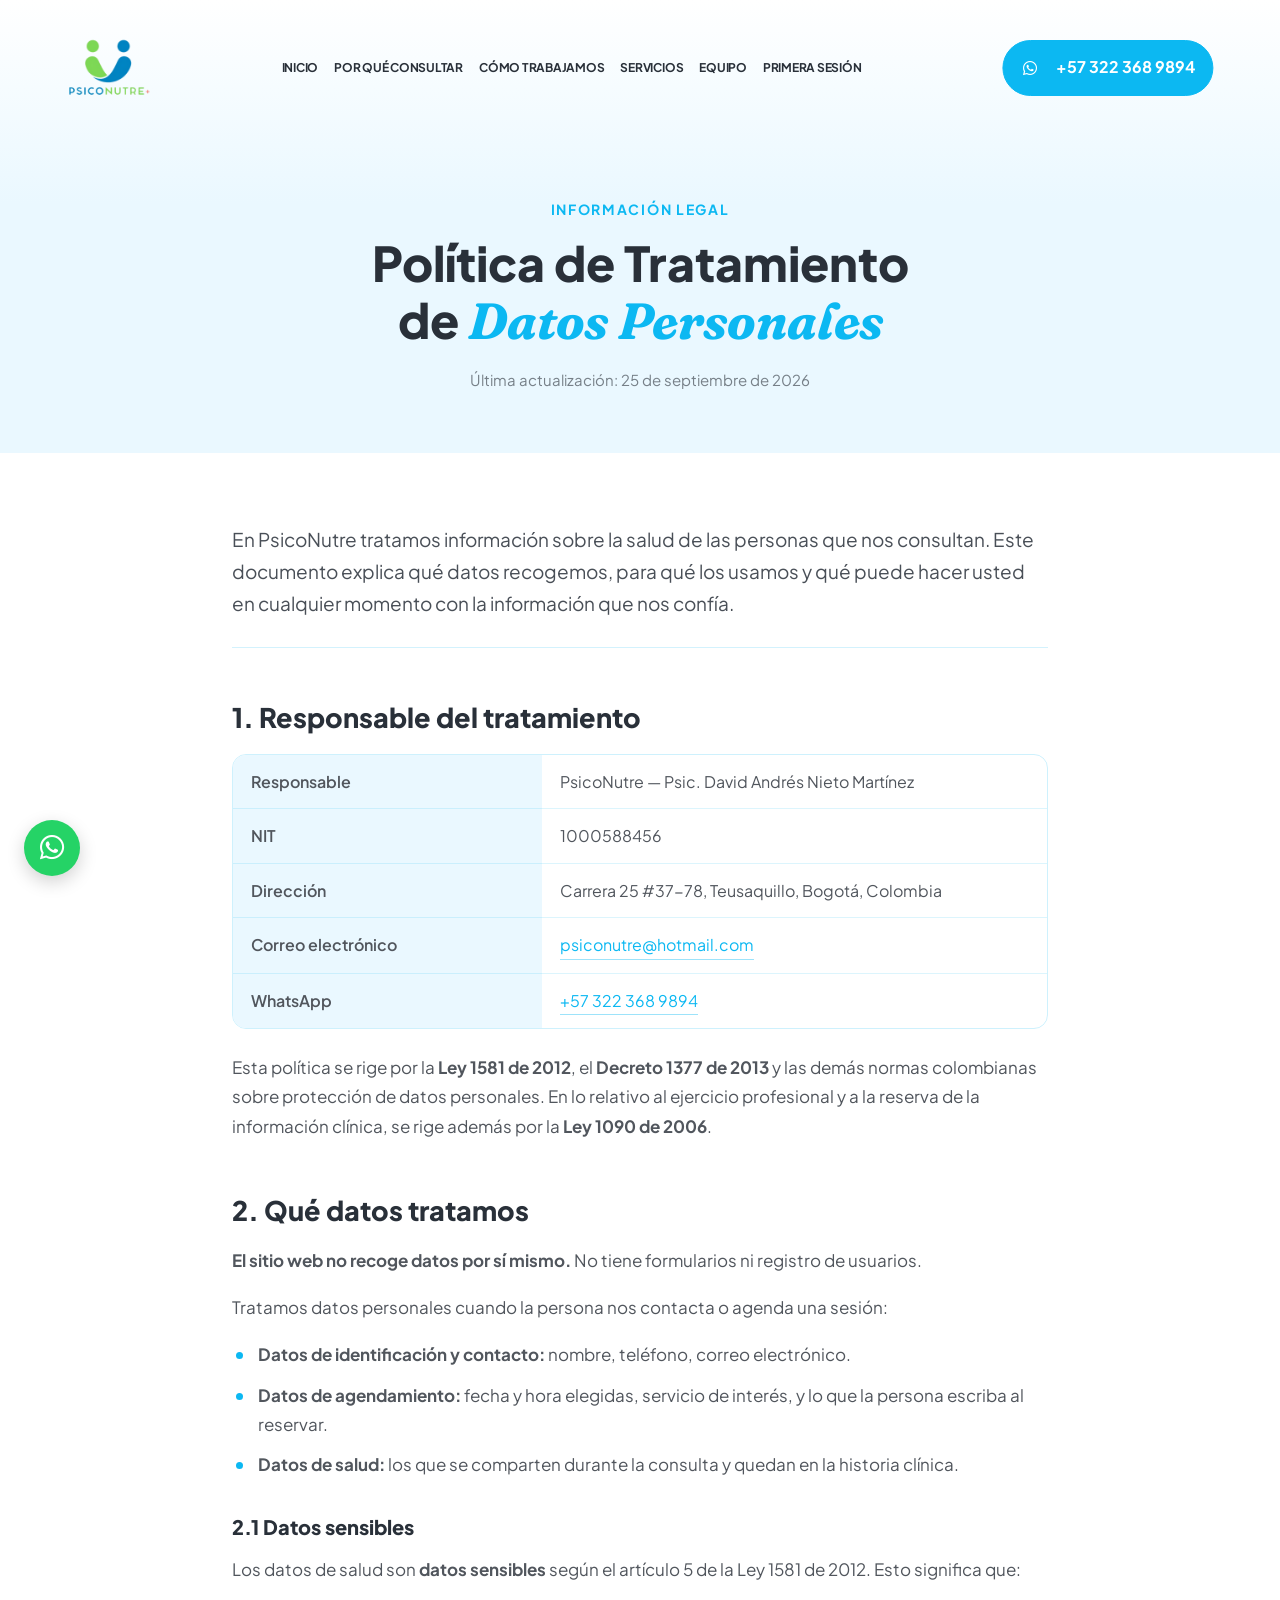
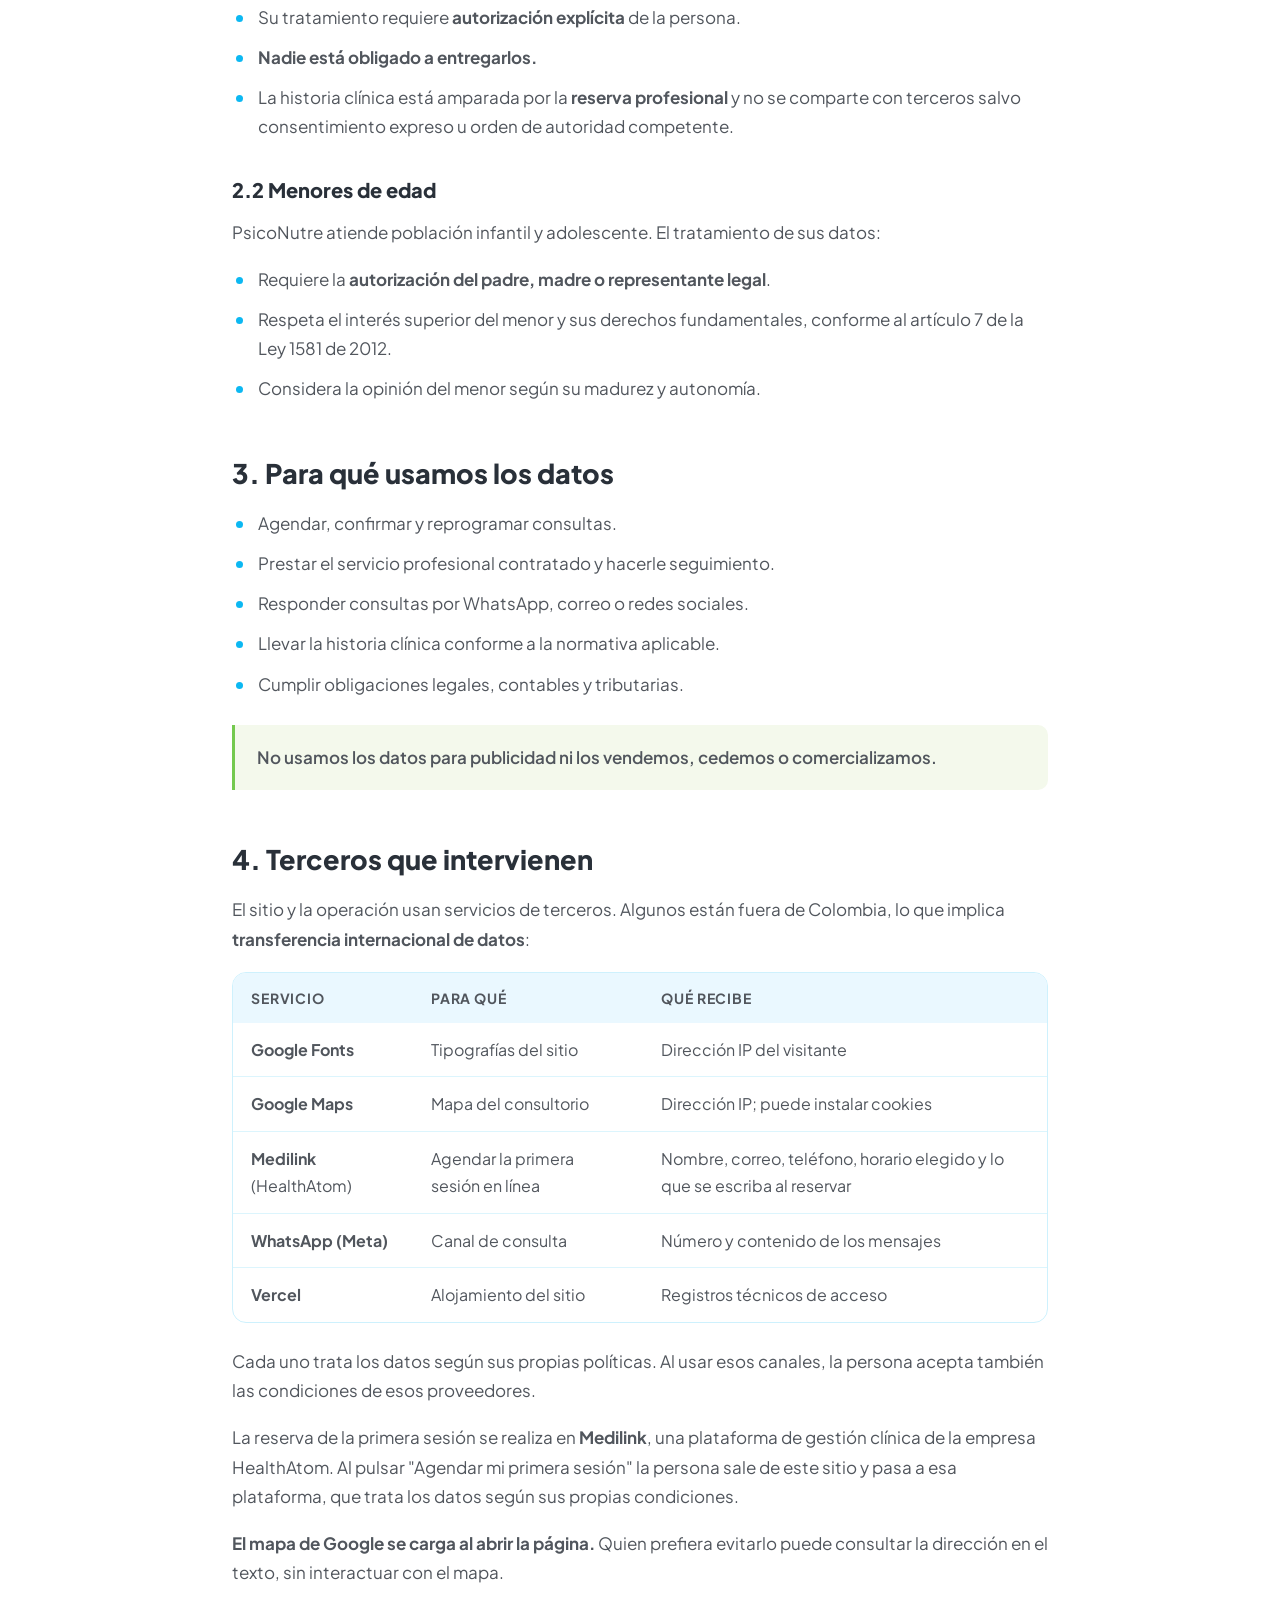
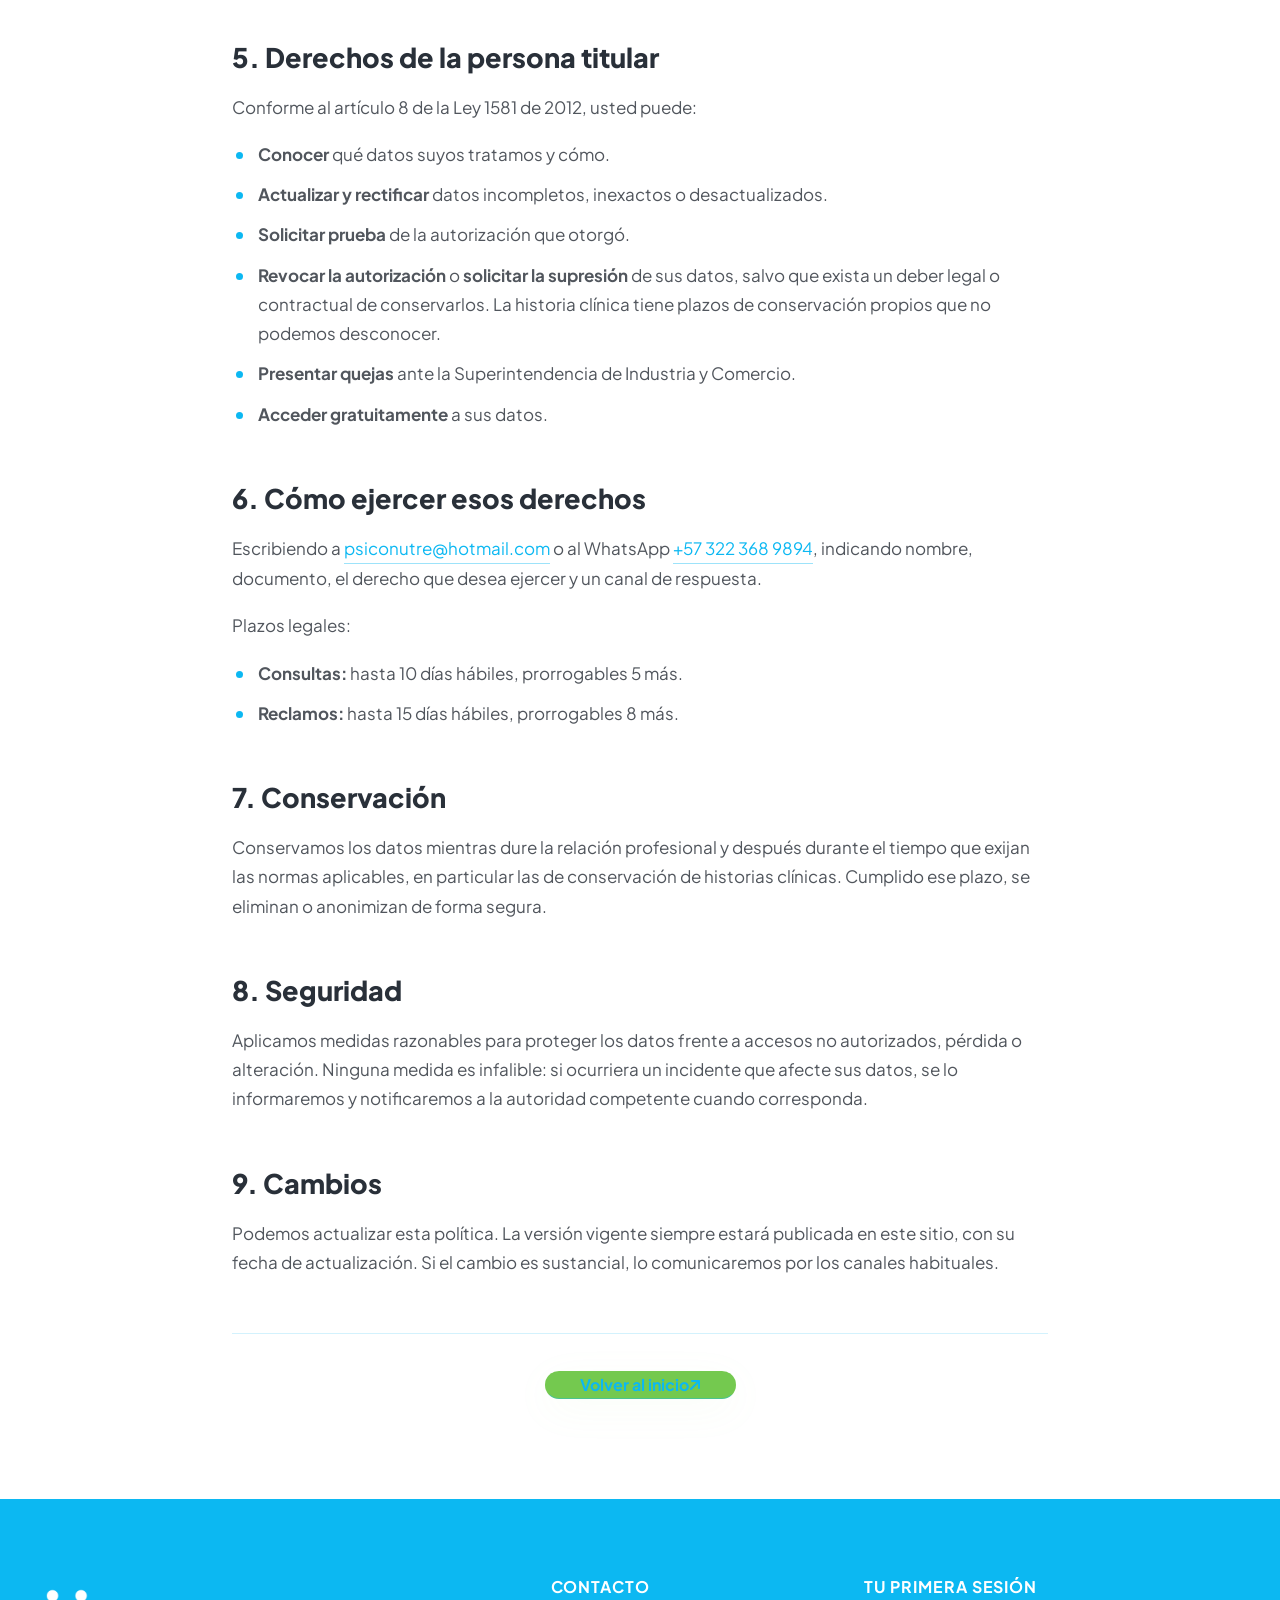
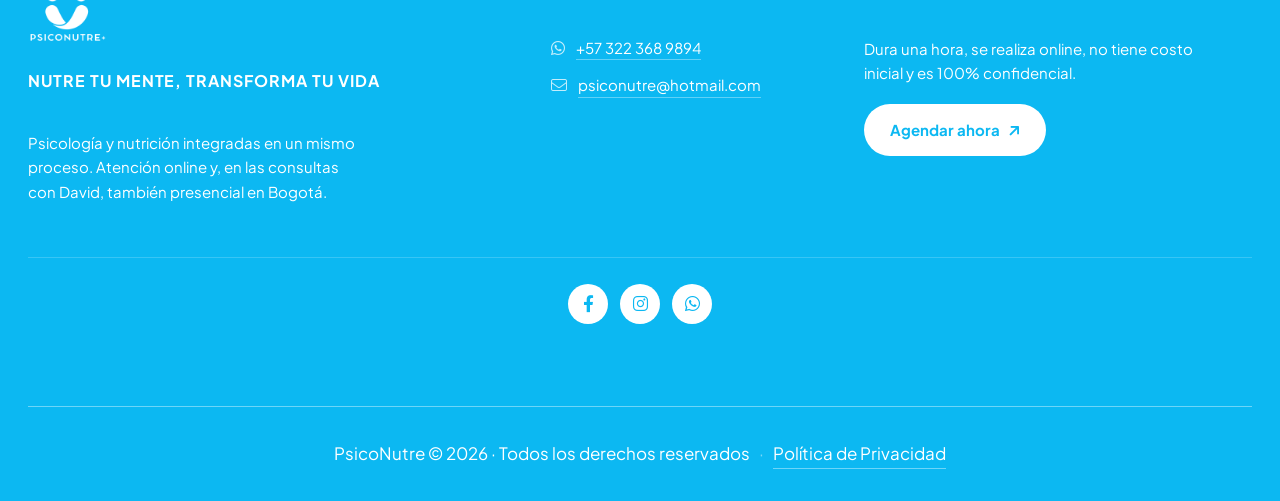
==== commit 17daaa7a: "Preparar lanzamiento: SEO, privacidad y limpieza de contenido SEO (dominio oficial https://psiconutr" ====
--- a/politica-privacidad.html
+++ b/politica-privacidad.html
@@ -9,12 +9,17 @@
 
     <title>Política de Privacidad — PsicoNutre</title>
     <meta name="description" content="Política de Tratamiento de Datos Personales de PsicoNutre, conforme a la Ley 1581 de 2012 y el Decreto 1377 de 2013.">
-    <!-- AL MIGRAR AL DOMINIO REAL: descomentar. Ver docs/lanzamiento.md -->
-    <!-- <link rel="canonical" href="https://DOMINIO/politica-privacidad.html"> -->
+    <link rel="canonical" href="https://psiconutresalud.com/politica-privacidad.html">
 
     <meta property="og:site_name" content="PsicoNutre">
+    <meta property="og:url" content="https://psiconutresalud.com/politica-privacidad.html">
     <meta property="og:title" content="Política de Privacidad — PsicoNutre">
     <meta property="og:description" content="Política de Tratamiento de Datos Personales de PsicoNutre, conforme a la Ley 1581 de 2012 y el Decreto 1377 de 2013.">
+    <meta property="og:image" content="https://psiconutresalud.com/assets/images/hero/pn_hero.jpg">
+    <meta property="og:image:type" content="image/jpeg">
+    <meta property="og:image:width" content="1121">
+    <meta property="og:image:height" content="1403">
+    <meta property="og:image:alt" content="Dos personas conversando durante una sesión de psicología en PsicoNutre">
     <meta property="og:type" content="website">
     <meta property="og:locale" content="es_CO">
 
@@ -186,10 +191,6 @@
                     <th scope="row">WhatsApp</th>
                     <td><a href="https://wa.me/573223689894" target="_blank" rel="noopener">+57 322 368 9894</a></td>
                   </tr>
-                  <tr>
-                    <th scope="row">Horario de atención</th>
-                    <td>Lunes a domingo, 09:00 a 20:00</td>
-                  </tr>
                 </tbody>
               </table>
             </div>
@@ -285,11 +286,6 @@
                     <td><strong>Medilink</strong> (HealthAtom)</td>
                     <td>Agendar la primera sesión en línea</td>
                     <td>Nombre, correo, teléfono, horario elegido y lo que se escriba al reservar</td>
-                  </tr>
-                  <tr>
-                    <td><strong>Fresha</strong></td>
-                    <td>Agenda de pacientes en proceso</td>
-                    <td>Datos de contacto y de las citas</td>
                   </tr>
                   <tr>
                     <td><strong>WhatsApp (Meta)</strong></td>
@@ -421,10 +417,6 @@
                     <i class="fa-light fa-envelope"></i>
                     <a href="mailto:psiconutre@hotmail.com">psiconutre@hotmail.com</a>
                   </li>
-                  <li>
-                    <i class="fa-light fa-clock"></i>
-                    <span>Lunes a domingo<br>09:00 – 20:00</span>
-                  </li>
                 </ul>
               </div>
 
--- a/assets/css/psiconutre.css
+++ b/assets/css/psiconutre.css
@@ -1471,7 +1471,7 @@
  * 36. Bloque de cierre (Agenda)
  *
  * Reemplaza al formulario de la plantilla: el
- * agendamiento va por Calendly.
+ * agendamiento va por Medilink (HealthAtom).
  * -------------------------------------------------- */
 
 .pn_cta_datos {
@@ -2701,8 +2701,8 @@
  * a sus hijos: el icono y el texto se quedaban pegados a
  * la izquierda mientras el resto del footer iba centrado.
  *
- * Se centra el par icono+texto como unidad. El bloque de
- * horario lleva un <br>, asi que ademas se centra su texto.
+ * Se centra el par icono+texto como unidad, y ademas su
+ * texto por si un item ocupa mas de una linea.
  * -------------------------------------------------- */
 
 @media screen and (max-width: 991px) {
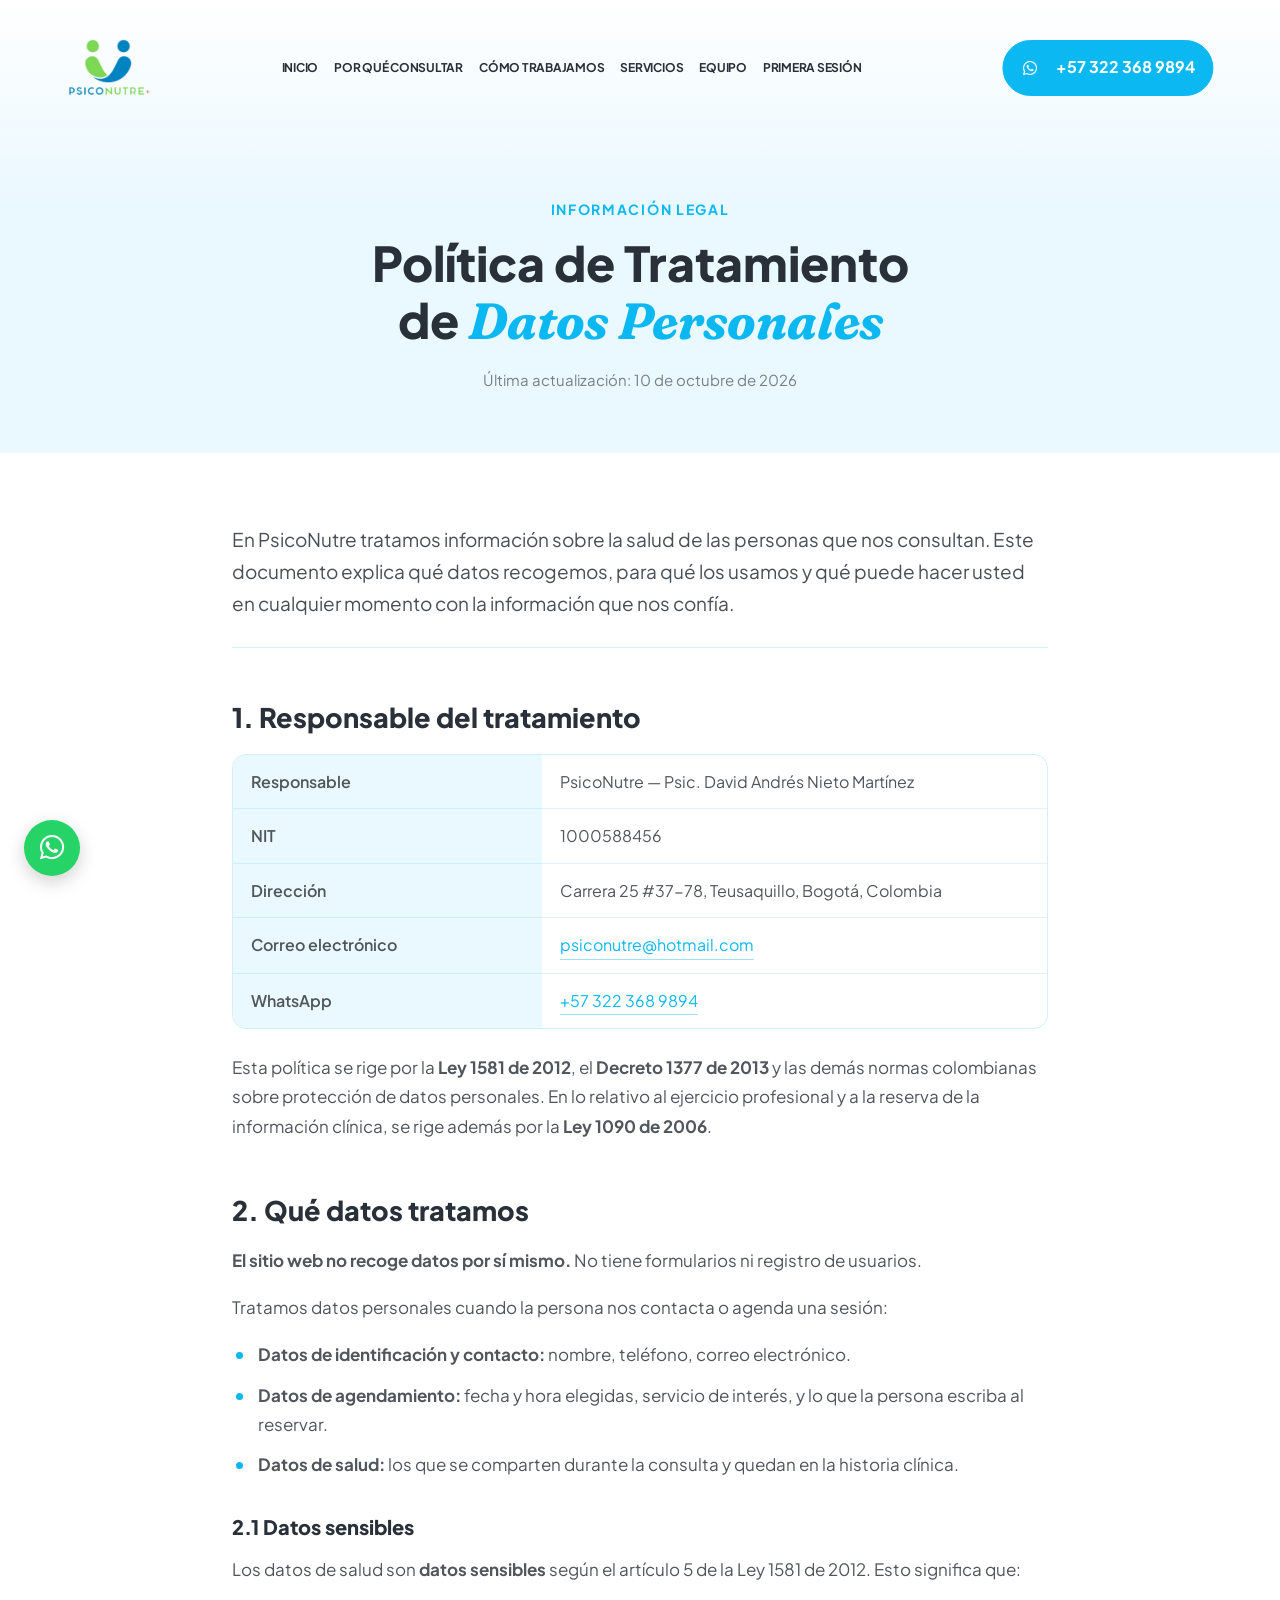
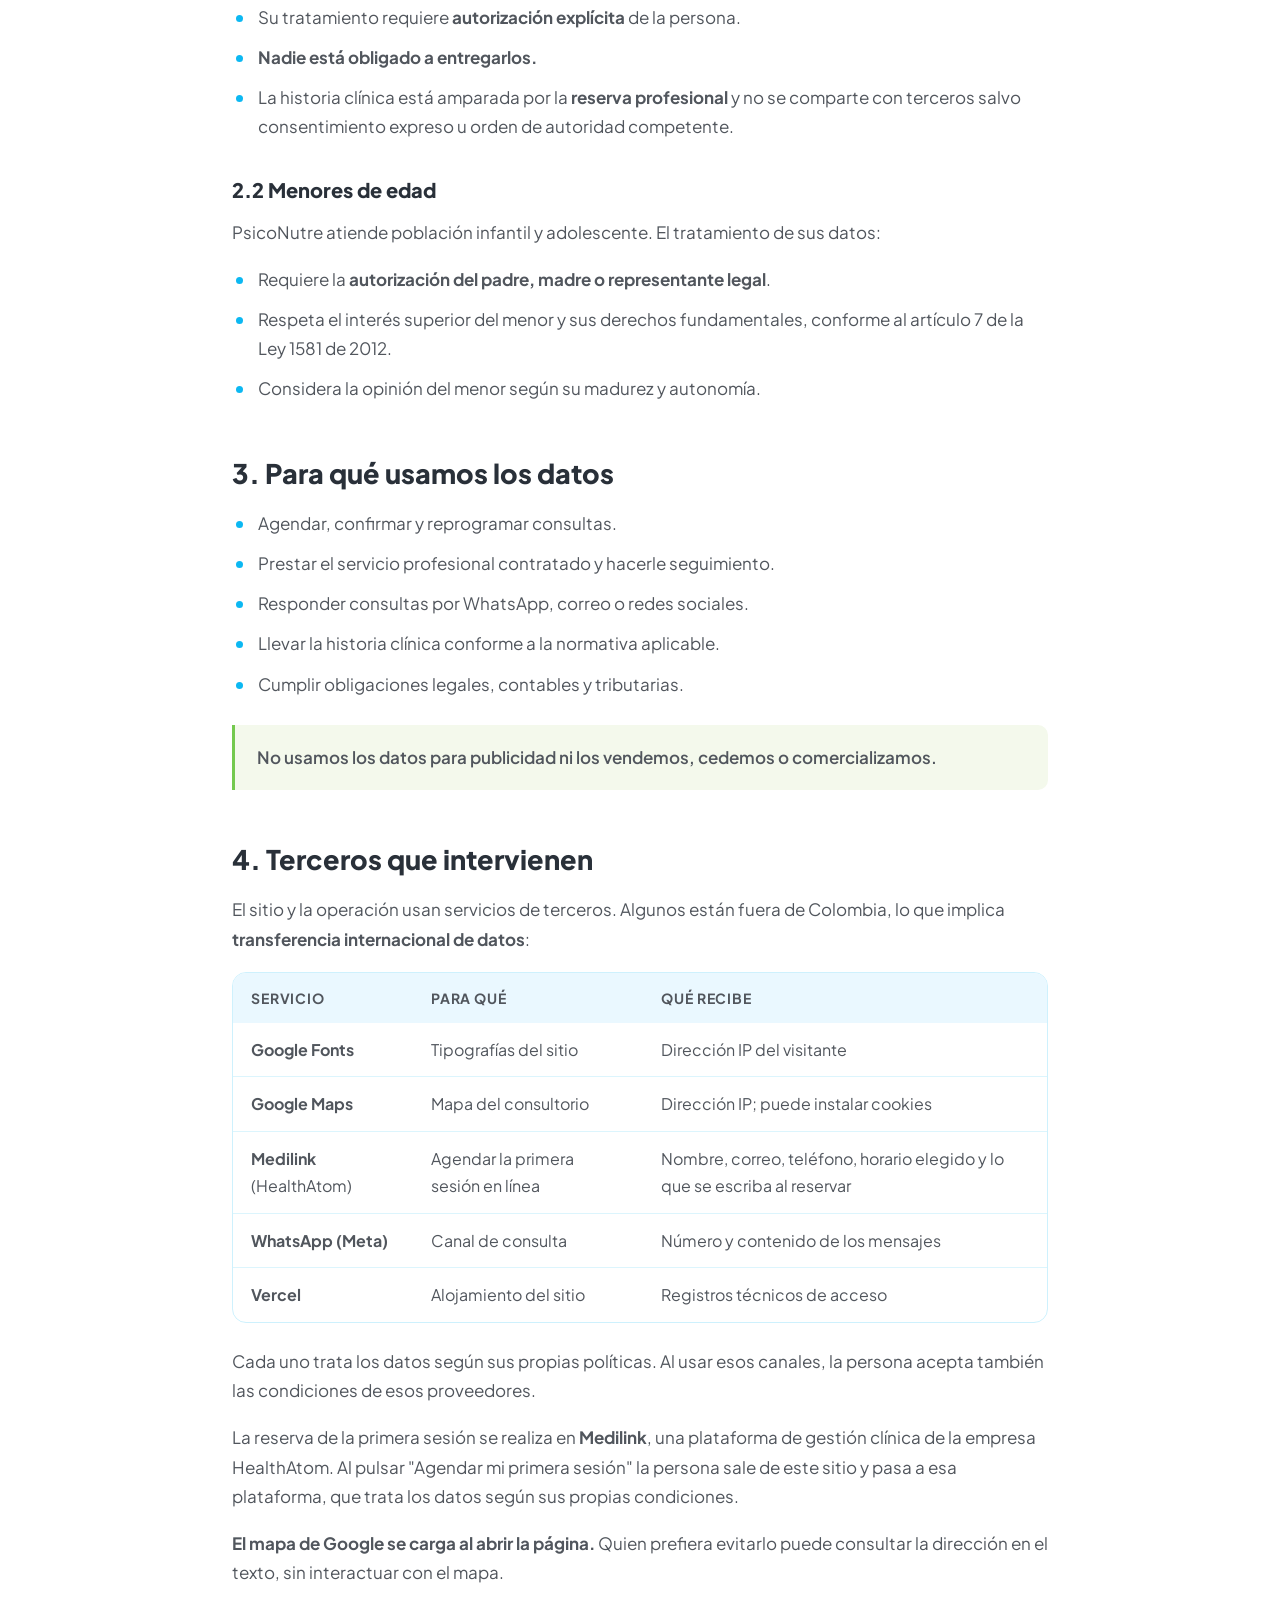
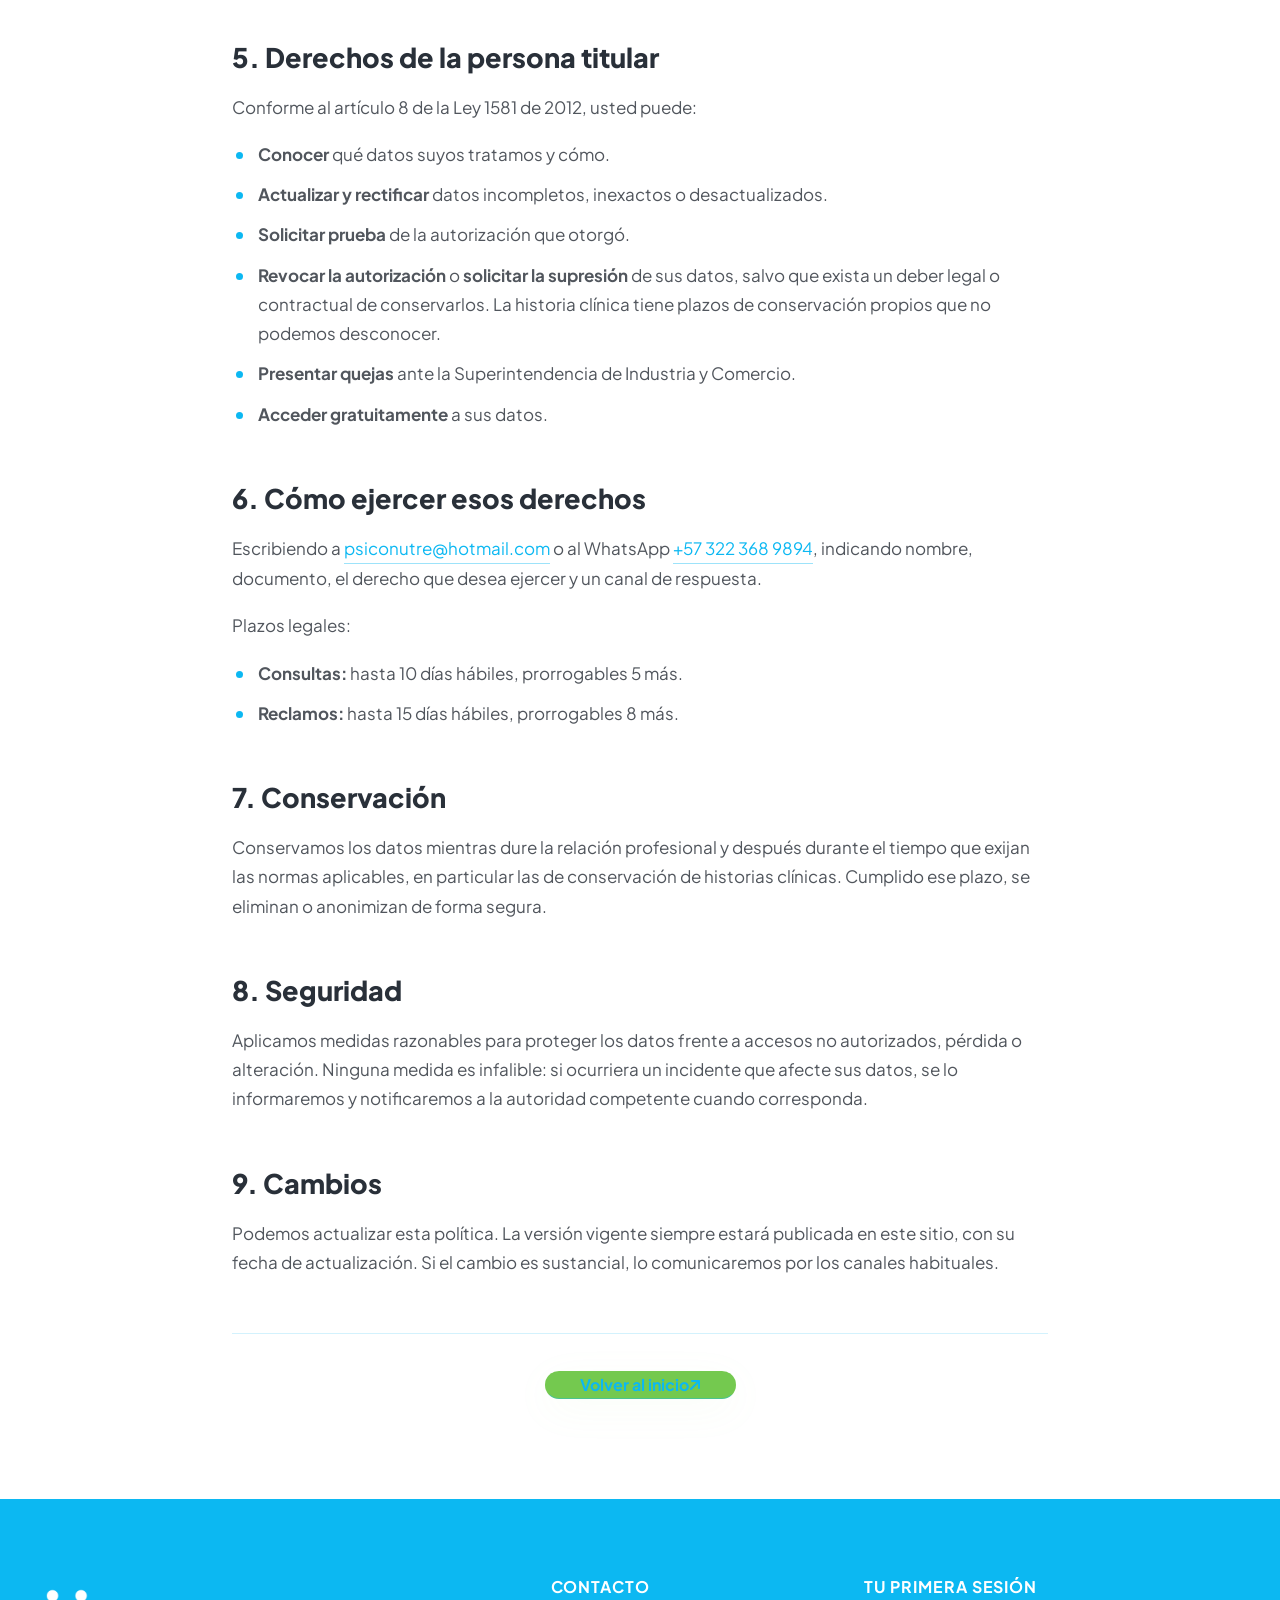
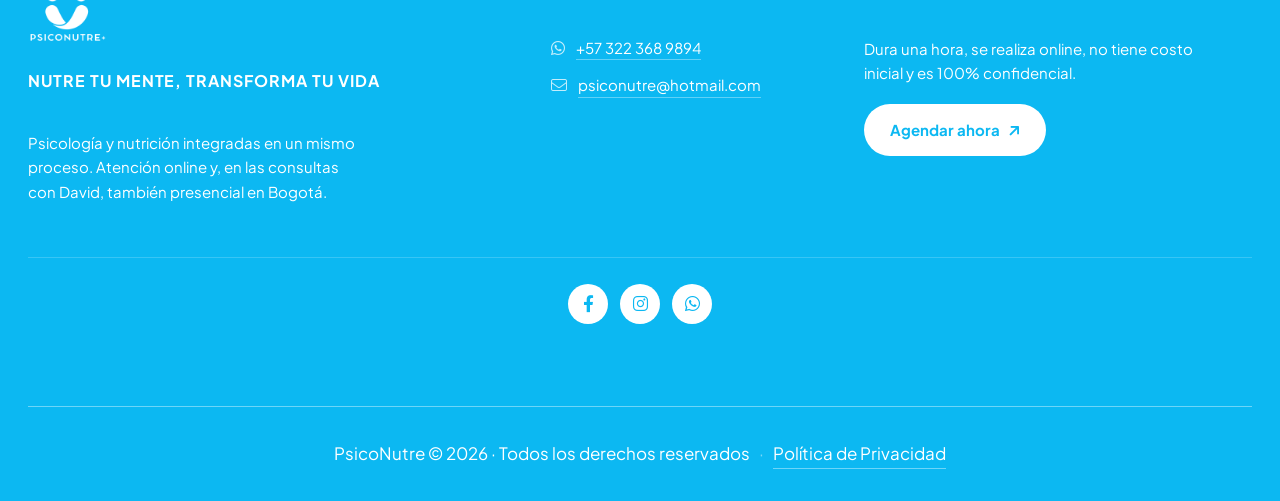
==== commit 5c3e0810: "Actualizar fecha de la politica de privacidad al dia de publicacion Co-Authored-By: Claude Opus 5.5 " ====
--- a/politica-privacidad.html
+++ b/politica-privacidad.html
@@ -147,7 +147,7 @@
         <div class="container">
           <span class="pn_rotulo">Información legal</span>
           <h1 class="pn_legal_titulo">Política de Tratamiento de <mark>Datos Personales</mark></h1>
-          <p class="pn_legal_fecha">Última actualización: 25 de septiembre de 2026</p>
+          <p class="pn_legal_fecha">Última actualización: 10 de octubre de 2026</p>
         </div>
       </section>
       <!-- Encabezado de la pagina - End
